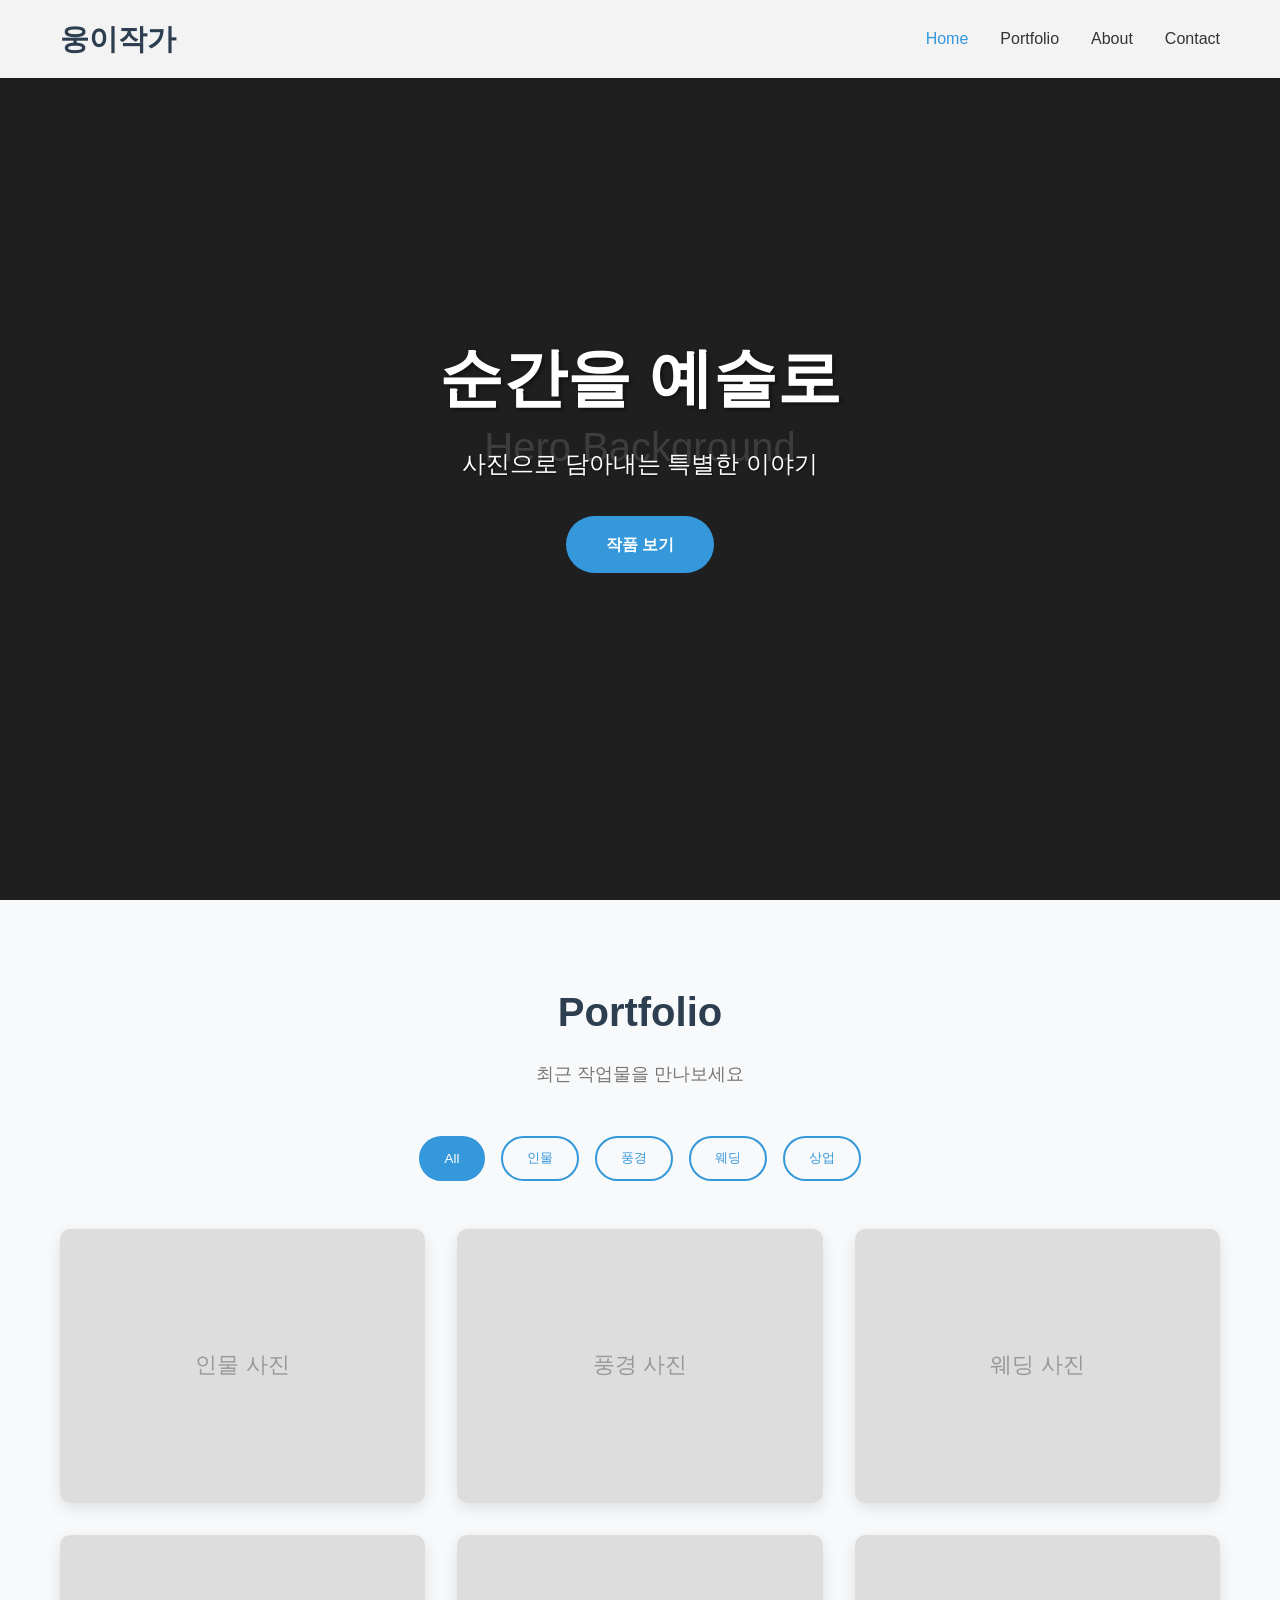
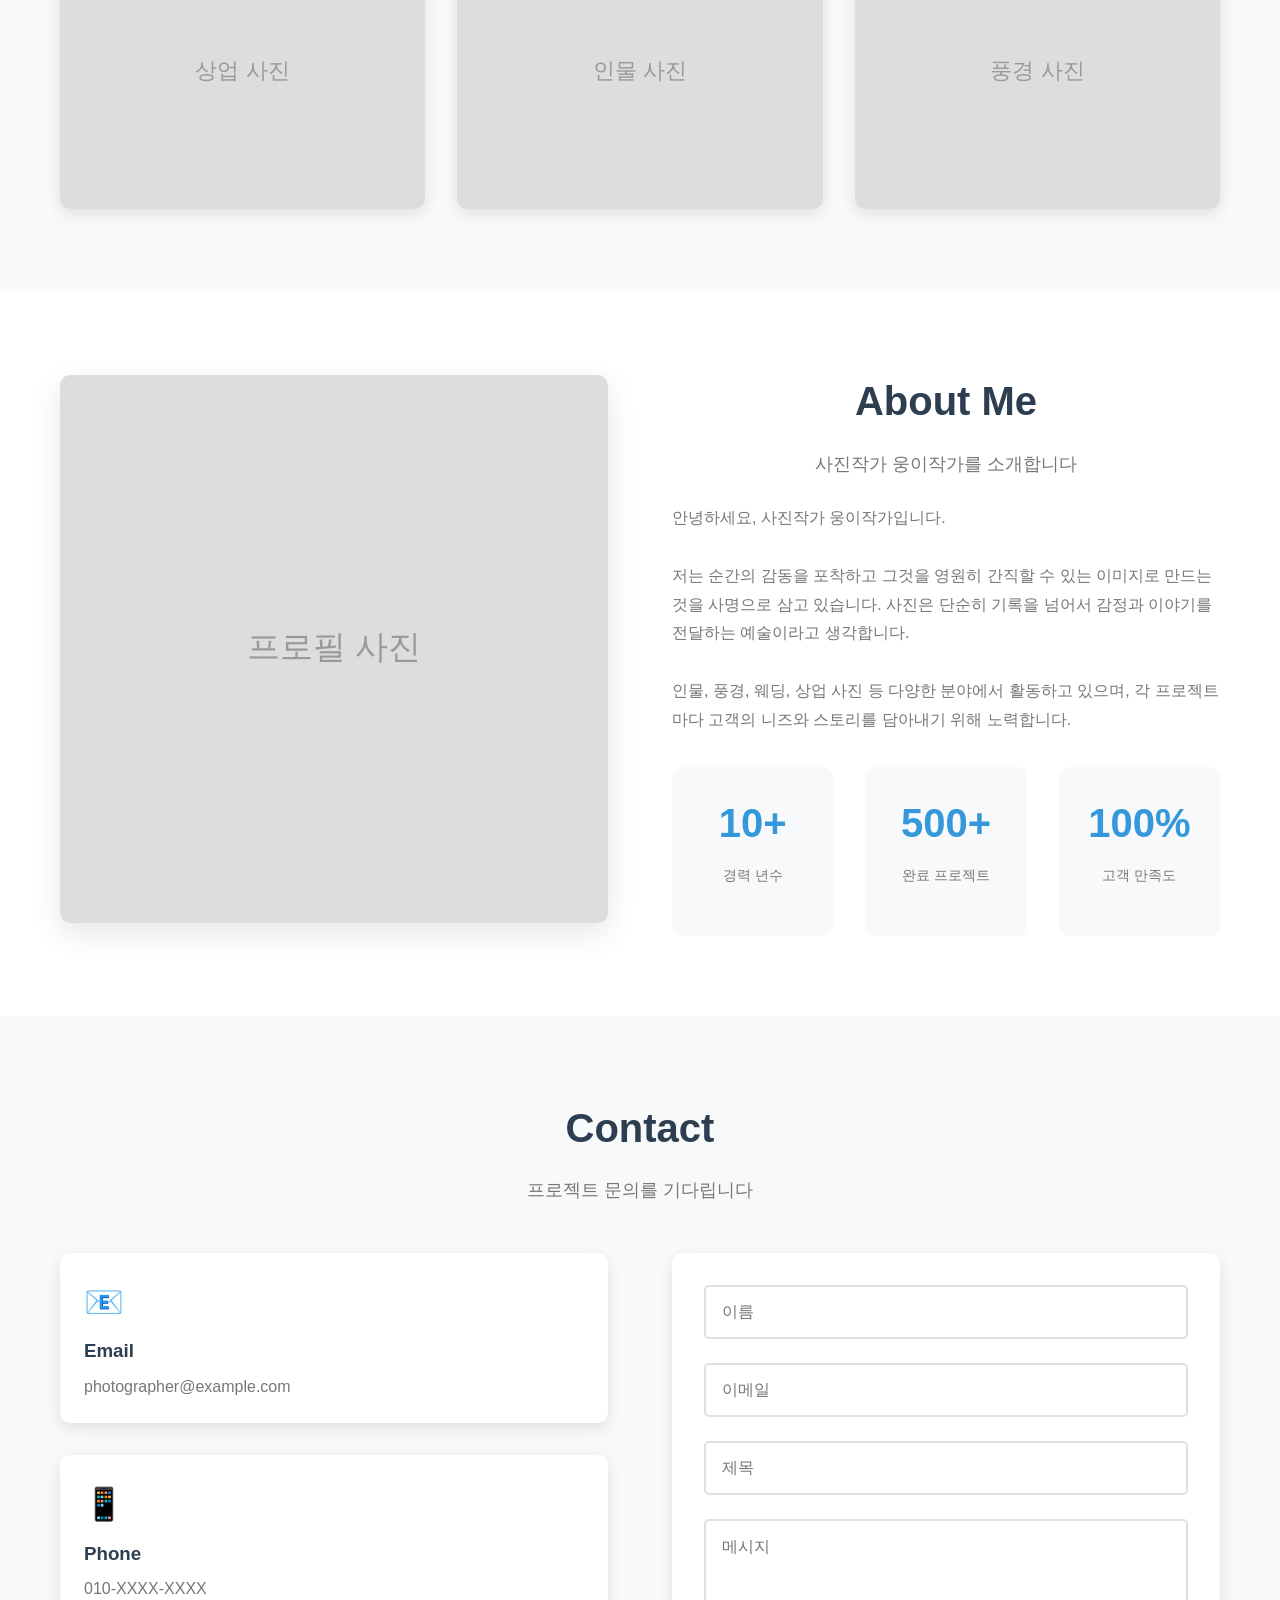
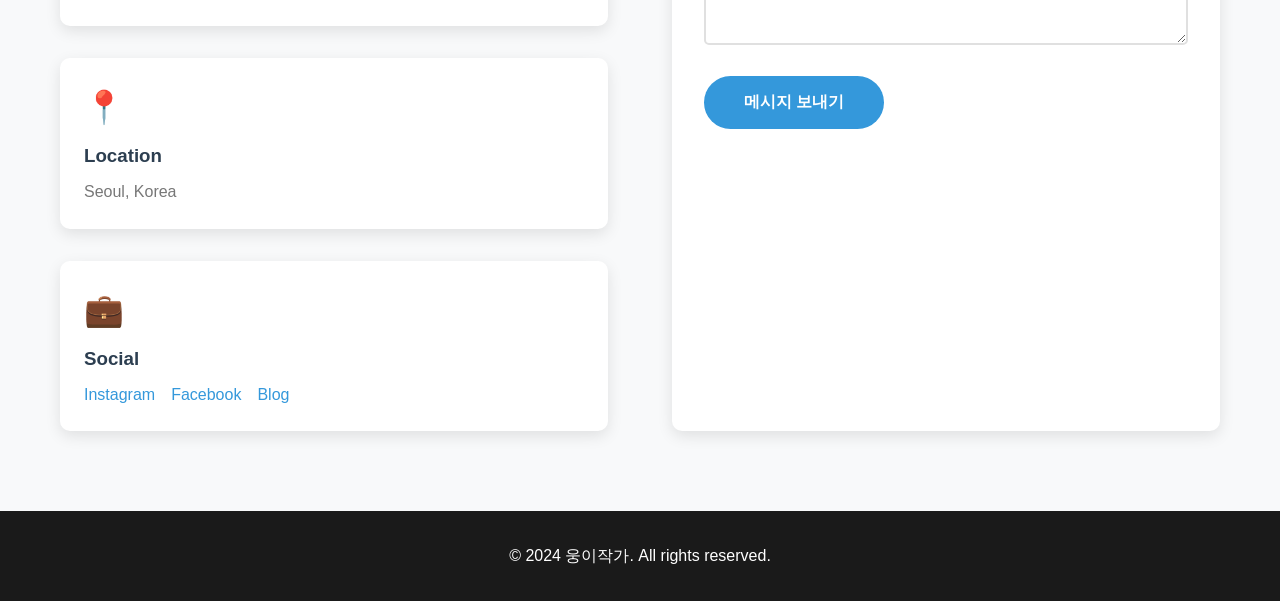
==== index.html @ 7f2d5598 "웅이작가 사진작가 홈페이지 기본틀 구축 - 반응형 HTML 구조 생성 (index.html) - 모던한 CSS 스타일링 적용 (css/style.css) - 인터랙티브 JavaSc" ====
<!DOCTYPE html>
<html lang="ko">
<head>
    <meta charset="UTF-8">
    <meta name="viewport" content="width=device-width, initial-scale=1.0">
    <meta name="description" content="웅이작가 - 전문 사진작가 포트폴리오">
    <title>웅이작가 | 사진작가 포트폴리오</title>
    <link rel="stylesheet" href="css/style.css">
</head>
<body>
    <!-- 헤더 & 네비게이션 -->
    <header class="header">
        <nav class="navbar">
            <div class="container">
                <div class="logo">
                    <h1>웅이작가</h1>
                </div>
                <ul class="nav-menu">
                    <li><a href="#home" class="nav-link">Home</a></li>
                    <li><a href="#portfolio" class="nav-link">Portfolio</a></li>
                    <li><a href="#about" class="nav-link">About</a></li>
                    <li><a href="#contact" class="nav-link">Contact</a></li>
                </ul>
                <div class="hamburger">
                    <span></span>
                    <span></span>
                    <span></span>
                </div>
            </div>
        </nav>
    </header>

    <!-- 히어로 섹션 -->
    <section id="home" class="hero">
        <div class="hero-content">
            <h2 class="hero-title">순간을 예술로</h2>
            <p class="hero-subtitle">사진으로 담아내는 특별한 이야기</p>
            <a href="#portfolio" class="btn btn-primary">작품 보기</a>
        </div>
    </section>

    <!-- 포트폴리오 섹션 -->
    <section id="portfolio" class="portfolio">
        <div class="container">
            <h2 class="section-title">Portfolio</h2>
            <p class="section-subtitle">최근 작업물을 만나보세요</p>

            <div class="portfolio-filters">
                <button class="filter-btn active" data-filter="all">All</button>
                <button class="filter-btn" data-filter="portrait">인물</button>
                <button class="filter-btn" data-filter="landscape">풍경</button>
                <button class="filter-btn" data-filter="wedding">웨딩</button>
                <button class="filter-btn" data-filter="commercial">상업</button>
            </div>

            <div class="portfolio-grid">
                <!-- 포트폴리오 아이템들 (예시) -->
                <div class="portfolio-item" data-category="portrait">
                    <div class="portfolio-image">
                        <img src="images/placeholder.jpg" alt="포트폴리오 1" onerror="this.src='data:image/svg+xml,%3Csvg xmlns=%22http://www.w3.org/2000/svg%22 width=%22400%22 height=%22300%22%3E%3Crect width=%22400%22 height=%22300%22 fill=%22%23ddd%22/%3E%3Ctext x=%2250%25%22 y=%2250%25%22 dominant-baseline=%22middle%22 text-anchor=%22middle%22 font-family=%22sans-serif%22 font-size=%2224%22 fill=%22%23999%22%3E인물 사진%3C/text%3E%3C/svg%3E'">
                        <div class="portfolio-overlay">
                            <h3>인물 사진</h3>
                            <p>Portrait Photography</p>
                        </div>
                    </div>
                </div>

                <div class="portfolio-item" data-category="landscape">
                    <div class="portfolio-image">
                        <img src="images/placeholder.jpg" alt="포트폴리오 2" onerror="this.src='data:image/svg+xml,%3Csvg xmlns=%22http://www.w3.org/2000/svg%22 width=%22400%22 height=%22300%22%3E%3Crect width=%22400%22 height=%22300%22 fill=%22%23ddd%22/%3E%3Ctext x=%2250%25%22 y=%2250%25%22 dominant-baseline=%22middle%22 text-anchor=%22middle%22 font-family=%22sans-serif%22 font-size=%2224%22 fill=%22%23999%22%3E풍경 사진%3C/text%3E%3C/svg%3E'">
                        <div class="portfolio-overlay">
                            <h3>풍경 사진</h3>
                            <p>Landscape Photography</p>
                        </div>
                    </div>
                </div>

                <div class="portfolio-item" data-category="wedding">
                    <div class="portfolio-image">
                        <img src="images/placeholder.jpg" alt="포트폴리오 3" onerror="this.src='data:image/svg+xml,%3Csvg xmlns=%22http://www.w3.org/2000/svg%22 width=%22400%22 height=%22300%22%3E%3Crect width=%22400%22 height=%22300%22 fill=%22%23ddd%22/%3E%3Ctext x=%2250%25%22 y=%2250%25%22 dominant-baseline=%22middle%22 text-anchor=%22middle%22 font-family=%22sans-serif%22 font-size=%2224%22 fill=%22%23999%22%3E웨딩 사진%3C/text%3E%3C/svg%3E'">
                        <div class="portfolio-overlay">
                            <h3>웨딩 사진</h3>
                            <p>Wedding Photography</p>
                        </div>
                    </div>
                </div>

                <div class="portfolio-item" data-category="commercial">
                    <div class="portfolio-image">
                        <img src="images/placeholder.jpg" alt="포트폴리오 4" onerror="this.src='data:image/svg+xml,%3Csvg xmlns=%22http://www.w3.org/2000/svg%22 width=%22400%22 height=%22300%22%3E%3Crect width=%22400%22 height=%22300%22 fill=%22%23ddd%22/%3E%3Ctext x=%2250%25%22 y=%2250%25%22 dominant-baseline=%22middle%22 text-anchor=%22middle%22 font-family=%22sans-serif%22 font-size=%2224%22 fill=%22%23999%22%3E상업 사진%3C/text%3E%3C/svg%3E'">
                        <div class="portfolio-overlay">
                            <h3>상업 사진</h3>
                            <p>Commercial Photography</p>
                        </div>
                    </div>
                </div>

                <div class="portfolio-item" data-category="portrait">
                    <div class="portfolio-image">
                        <img src="images/placeholder.jpg" alt="포트폴리오 5" onerror="this.src='data:image/svg+xml,%3Csvg xmlns=%22http://www.w3.org/2000/svg%22 width=%22400%22 height=%22300%22%3E%3Crect width=%22400%22 height=%22300%22 fill=%22%23ddd%22/%3E%3Ctext x=%2250%25%22 y=%2250%25%22 dominant-baseline=%22middle%22 text-anchor=%22middle%22 font-family=%22sans-serif%22 font-size=%2224%22 fill=%22%23999%22%3E인물 사진%3C/text%3E%3C/svg%3E'">
                        <div class="portfolio-overlay">
                            <h3>인물 사진</h3>
                            <p>Portrait Photography</p>
                        </div>
                    </div>
                </div>

                <div class="portfolio-item" data-category="landscape">
                    <div class="portfolio-image">
                        <img src="images/placeholder.jpg" alt="포트폴리오 6" onerror="this.src='data:image/svg+xml,%3Csvg xmlns=%22http://www.w3.org/2000/svg%22 width=%22400%22 height=%22300%22%3E%3Crect width=%22400%22 height=%22300%22 fill=%22%23ddd%22/%3E%3Ctext x=%2250%25%22 y=%2250%25%22 dominant-baseline=%22middle%22 text-anchor=%22middle%22 font-family=%22sans-serif%22 font-size=%2224%22 fill=%22%23999%22%3E풍경 사진%3C/text%3E%3C/svg%3E'">
                        <div class="portfolio-overlay">
                            <h3>풍경 사진</h3>
                            <p>Landscape Photography</p>
                        </div>
                    </div>
                </div>
            </div>
        </div>
    </section>

    <!-- 소개 섹션 -->
    <section id="about" class="about">
        <div class="container">
            <div class="about-content">
                <div class="about-image">
                    <img src="images/profile.jpg" alt="웅이작가" onerror="this.src='data:image/svg+xml,%3Csvg xmlns=%22http://www.w3.org/2000/svg%22 width=%22400%22 height=%22400%22%3E%3Crect width=%22400%22 height=%22400%22 fill=%22%23ddd%22/%3E%3Ctext x=%2250%25%22 y=%2250%25%22 dominant-baseline=%22middle%22 text-anchor=%22middle%22 font-family=%22sans-serif%22 font-size=%2224%22 fill=%22%23999%22%3E프로필 사진%3C/text%3E%3C/svg%3E'">
                </div>
                <div class="about-text">
                    <h2 class="section-title">About Me</h2>
                    <p class="section-subtitle">사진작가 웅이작가를 소개합니다</p>
                    <p>
                        안녕하세요, 사진작가 웅이작가입니다.<br><br>

                        저는 순간의 감동을 포착하고 그것을 영원히 간직할 수 있는 이미지로 만드는 것을 사명으로 삼고 있습니다.
                        사진은 단순히 기록을 넘어서 감정과 이야기를 전달하는 예술이라고 생각합니다.<br><br>

                        인물, 풍경, 웨딩, 상업 사진 등 다양한 분야에서 활동하고 있으며,
                        각 프로젝트마다 고객의 니즈와 스토리를 담아내기 위해 노력합니다.
                    </p>
                    <div class="about-stats">
                        <div class="stat-item">
                            <h3>10+</h3>
                            <p>경력 년수</p>
                        </div>
                        <div class="stat-item">
                            <h3>500+</h3>
                            <p>완료 프로젝트</p>
                        </div>
                        <div class="stat-item">
                            <h3>100%</h3>
                            <p>고객 만족도</p>
                        </div>
                    </div>
                </div>
            </div>
        </div>
    </section>

    <!-- 연락처 섹션 -->
    <section id="contact" class="contact">
        <div class="container">
            <h2 class="section-title">Contact</h2>
            <p class="section-subtitle">프로젝트 문의를 기다립니다</p>

            <div class="contact-content">
                <div class="contact-info">
                    <div class="info-item">
                        <div class="icon">📧</div>
                        <h3>Email</h3>
                        <p>photographer@example.com</p>
                    </div>
                    <div class="info-item">
                        <div class="icon">📱</div>
                        <h3>Phone</h3>
                        <p>010-XXXX-XXXX</p>
                    </div>
                    <div class="info-item">
                        <div class="icon">📍</div>
                        <h3>Location</h3>
                        <p>Seoul, Korea</p>
                    </div>
                    <div class="info-item">
                        <div class="icon">💼</div>
                        <h3>Social</h3>
                        <div class="social-links">
                            <a href="#" class="social-link">Instagram</a>
                            <a href="#" class="social-link">Facebook</a>
                            <a href="#" class="social-link">Blog</a>
                        </div>
                    </div>
                </div>

                <form class="contact-form">
                    <div class="form-group">
                        <input type="text" name="name" placeholder="이름" required>
                    </div>
                    <div class="form-group">
                        <input type="email" name="email" placeholder="이메일" required>
                    </div>
                    <div class="form-group">
                        <input type="text" name="subject" placeholder="제목" required>
                    </div>
                    <div class="form-group">
                        <textarea name="message" rows="5" placeholder="메시지" required></textarea>
                    </div>
                    <button type="submit" class="btn btn-primary">메시지 보내기</button>
                </form>
            </div>
        </div>
    </section>

    <!-- 푸터 -->
    <footer class="footer">
        <div class="container">
            <p>&copy; 2024 웅이작가. All rights reserved.</p>
        </div>
    </footer>

    <script src="js/script.js"></script>
</body>
</html>
---- css/style.css ----
/* 기본 리셋 및 변수 */
* {
    margin: 0;
    padding: 0;
    box-sizing: border-box;
}

:root {
    --primary-color: #2c3e50;
    --secondary-color: #3498db;
    --accent-color: #e74c3c;
    --text-color: #333;
    --light-text: #777;
    --bg-color: #fff;
    --light-bg: #f8f9fa;
    --dark-bg: #1a1a1a;
    --transition: all 0.3s ease;
}

html {
    scroll-behavior: smooth;
}

body {
    font-family: 'Segoe UI', Tahoma, Geneva, Verdana, sans-serif;
    line-height: 1.6;
    color: var(--text-color);
    background-color: var(--bg-color);
}

.container {
    max-width: 1200px;
    margin: 0 auto;
    padding: 0 20px;
}

/* 헤더 & 네비게이션 */
.header {
    position: fixed;
    top: 0;
    left: 0;
    width: 100%;
    background: rgba(255, 255, 255, 0.95);
    box-shadow: 0 2px 10px rgba(0, 0, 0, 0.1);
    z-index: 1000;
    transition: var(--transition);
}

.navbar {
    padding: 1rem 0;
}

.navbar .container {
    display: flex;
    justify-content: space-between;
    align-items: center;
}

.logo h1 {
    font-size: 1.8rem;
    color: var(--primary-color);
    font-weight: 700;
}

.nav-menu {
    display: flex;
    list-style: none;
    gap: 2rem;
}

.nav-link {
    text-decoration: none;
    color: var(--text-color);
    font-weight: 500;
    transition: var(--transition);
    position: relative;
}

.nav-link::after {
    content: '';
    position: absolute;
    bottom: -5px;
    left: 0;
    width: 0;
    height: 2px;
    background-color: var(--secondary-color);
    transition: var(--transition);
}

.nav-link:hover::after {
    width: 100%;
}

.nav-link:hover {
    color: var(--secondary-color);
}

.hamburger {
    display: none;
    flex-direction: column;
    cursor: pointer;
    gap: 5px;
}

.hamburger span {
    width: 25px;
    height: 3px;
    background-color: var(--primary-color);
    transition: var(--transition);
}

/* 히어로 섹션 */
.hero {
    height: 100vh;
    background: linear-gradient(rgba(0, 0, 0, 0.4), rgba(0, 0, 0, 0.4)),
                url('data:image/svg+xml,%3Csvg xmlns="http://www.w3.org/2000/svg" width="1920" height="1080"%3E%3Crect width="1920" height="1080" fill="%23333"/%3E%3Ctext x="50%25" y="50%25" dominant-baseline="middle" text-anchor="middle" font-family="sans-serif" font-size="48" fill="%23666"%3EHero Background%3C/text%3E%3C/svg%3E');
    background-size: cover;
    background-position: center;
    background-attachment: fixed;
    display: flex;
    align-items: center;
    justify-content: center;
    text-align: center;
    color: white;
}

.hero-content {
    animation: fadeInUp 1s ease;
}

.hero-title {
    font-size: 4rem;
    margin-bottom: 1rem;
    font-weight: 700;
    text-shadow: 2px 2px 4px rgba(0, 0, 0, 0.5);
}

.hero-subtitle {
    font-size: 1.5rem;
    margin-bottom: 2rem;
    font-weight: 300;
    text-shadow: 1px 1px 2px rgba(0, 0, 0, 0.5);
}

/* 버튼 */
.btn {
    display: inline-block;
    padding: 1rem 2.5rem;
    text-decoration: none;
    border-radius: 50px;
    transition: var(--transition);
    font-weight: 600;
    border: none;
    cursor: pointer;
    font-size: 1rem;
}

.btn-primary {
    background-color: var(--secondary-color);
    color: white;
}

.btn-primary:hover {
    background-color: #2980b9;
    transform: translateY(-3px);
    box-shadow: 0 10px 20px rgba(0, 0, 0, 0.2);
}

/* 섹션 공통 스타일 */
section {
    padding: 5rem 0;
}

.section-title {
    font-size: 2.5rem;
    text-align: center;
    margin-bottom: 1rem;
    color: var(--primary-color);
}

.section-subtitle {
    text-align: center;
    color: var(--light-text);
    margin-bottom: 3rem;
    font-size: 1.1rem;
}

/* 포트폴리오 섹션 */
.portfolio {
    background-color: var(--light-bg);
}

.portfolio-filters {
    display: flex;
    justify-content: center;
    gap: 1rem;
    margin-bottom: 3rem;
    flex-wrap: wrap;
}

.filter-btn {
    padding: 0.7rem 1.5rem;
    border: 2px solid var(--secondary-color);
    background-color: transparent;
    color: var(--secondary-color);
    border-radius: 25px;
    cursor: pointer;
    transition: var(--transition);
    font-weight: 500;
}

.filter-btn:hover,
.filter-btn.active {
    background-color: var(--secondary-color);
    color: white;
}

.portfolio-grid {
    display: grid;
    grid-template-columns: repeat(auto-fit, minmax(300px, 1fr));
    gap: 2rem;
}

.portfolio-item {
    position: relative;
    overflow: hidden;
    border-radius: 10px;
    box-shadow: 0 5px 15px rgba(0, 0, 0, 0.1);
    transition: var(--transition);
}

.portfolio-item.hide {
    display: none;
}

.portfolio-item:hover {
    transform: translateY(-10px);
    box-shadow: 0 15px 30px rgba(0, 0, 0, 0.2);
}

.portfolio-image {
    position: relative;
    overflow: hidden;
    aspect-ratio: 4/3;
}

.portfolio-image img {
    width: 100%;
    height: 100%;
    object-fit: cover;
    transition: var(--transition);
}

.portfolio-item:hover .portfolio-image img {
    transform: scale(1.1);
}

.portfolio-overlay {
    position: absolute;
    top: 0;
    left: 0;
    width: 100%;
    height: 100%;
    background: rgba(0, 0, 0, 0.8);
    display: flex;
    flex-direction: column;
    align-items: center;
    justify-content: center;
    opacity: 0;
    transition: var(--transition);
    color: white;
}

.portfolio-item:hover .portfolio-overlay {
    opacity: 1;
}

.portfolio-overlay h3 {
    font-size: 1.5rem;
    margin-bottom: 0.5rem;
}

.portfolio-overlay p {
    font-size: 0.9rem;
    color: rgba(255, 255, 255, 0.8);
}

/* 소개 섹션 */
.about-content {
    display: grid;
    grid-template-columns: 1fr 1fr;
    gap: 4rem;
    align-items: center;
}

.about-image img {
    width: 100%;
    border-radius: 10px;
    box-shadow: 0 10px 30px rgba(0, 0, 0, 0.1);
}

.about-text p {
    margin-bottom: 1.5rem;
    line-height: 1.8;
    color: var(--light-text);
}

.about-stats {
    display: grid;
    grid-template-columns: repeat(3, 1fr);
    gap: 2rem;
    margin-top: 2rem;
}

.stat-item {
    text-align: center;
    padding: 1.5rem;
    background-color: var(--light-bg);
    border-radius: 10px;
}

.stat-item h3 {
    font-size: 2.5rem;
    color: var(--secondary-color);
    margin-bottom: 0.5rem;
}

.stat-item p {
    color: var(--light-text);
    font-size: 0.9rem;
}

/* 연락처 섹션 */
.contact {
    background-color: var(--light-bg);
}

.contact-content {
    display: grid;
    grid-template-columns: 1fr 1fr;
    gap: 4rem;
}

.contact-info {
    display: flex;
    flex-direction: column;
    gap: 2rem;
}

.info-item {
    background-color: white;
    padding: 1.5rem;
    border-radius: 10px;
    box-shadow: 0 5px 15px rgba(0, 0, 0, 0.1);
}

.info-item .icon {
    font-size: 2rem;
    margin-bottom: 0.5rem;
}

.info-item h3 {
    color: var(--primary-color);
    margin-bottom: 0.5rem;
}

.info-item p {
    color: var(--light-text);
}

.social-links {
    display: flex;
    gap: 1rem;
}

.social-link {
    text-decoration: none;
    color: var(--secondary-color);
    transition: var(--transition);
}

.social-link:hover {
    color: var(--primary-color);
}

.contact-form {
    background-color: white;
    padding: 2rem;
    border-radius: 10px;
    box-shadow: 0 5px 15px rgba(0, 0, 0, 0.1);
}

.form-group {
    margin-bottom: 1.5rem;
}

.form-group input,
.form-group textarea {
    width: 100%;
    padding: 1rem;
    border: 2px solid #e0e0e0;
    border-radius: 5px;
    font-family: inherit;
    transition: var(--transition);
    font-size: 1rem;
}

.form-group input:focus,
.form-group textarea:focus {
    outline: none;
    border-color: var(--secondary-color);
}

.form-group textarea {
    resize: vertical;
}

/* 푸터 */
.footer {
    background-color: var(--dark-bg);
    color: white;
    text-align: center;
    padding: 2rem 0;
}

/* 애니메이션 */
@keyframes fadeInUp {
    from {
        opacity: 0;
        transform: translateY(30px);
    }
    to {
        opacity: 1;
        transform: translateY(0);
    }
}

/* 반응형 디자인 */
@media (max-width: 768px) {
    .nav-menu {
        position: fixed;
        left: -100%;
        top: 70px;
        flex-direction: column;
        background-color: white;
        width: 100%;
        text-align: center;
        transition: var(--transition);
        box-shadow: 0 10px 27px rgba(0, 0, 0, 0.05);
        padding: 2rem 0;
    }

    .nav-menu.active {
        left: 0;
    }

    .hamburger {
        display: flex;
    }

    .hamburger.active span:nth-child(1) {
        transform: rotate(45deg) translate(8px, 8px);
    }

    .hamburger.active span:nth-child(2) {
        opacity: 0;
    }

    .hamburger.active span:nth-child(3) {
        transform: rotate(-45deg) translate(8px, -8px);
    }

    .hero-title {
        font-size: 2.5rem;
    }

    .hero-subtitle {
        font-size: 1.2rem;
    }

    .section-title {
        font-size: 2rem;
    }

    .portfolio-grid {
        grid-template-columns: 1fr;
    }

    .about-content {
        grid-template-columns: 1fr;
        gap: 2rem;
    }

    .about-stats {
        grid-template-columns: 1fr;
    }

    .contact-content {
        grid-template-columns: 1fr;
        gap: 2rem;
    }
}

@media (max-width: 480px) {
    .hero-title {
        font-size: 2rem;
    }

    .hero-subtitle {
        font-size: 1rem;
    }

    .btn {
        padding: 0.8rem 2rem;
        font-size: 0.9rem;
    }

    .section-title {
        font-size: 1.8rem;
    }
}
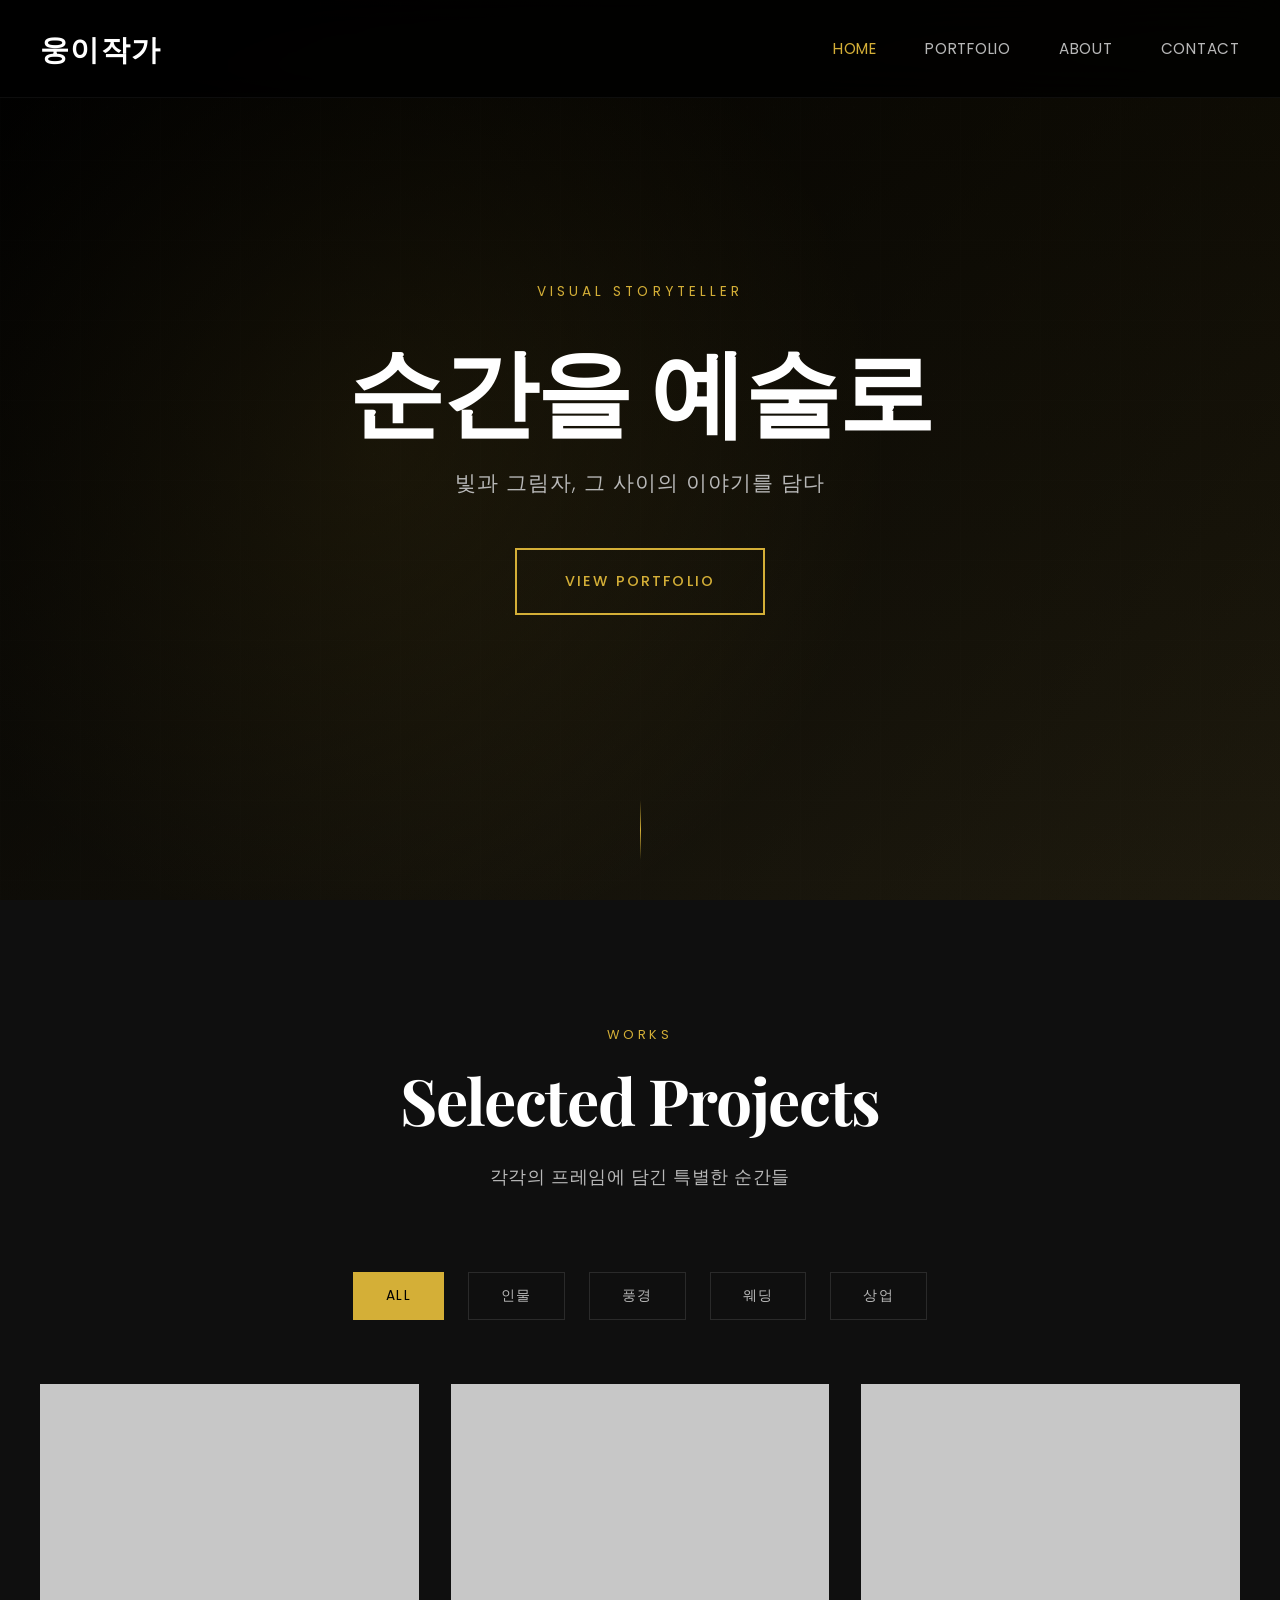
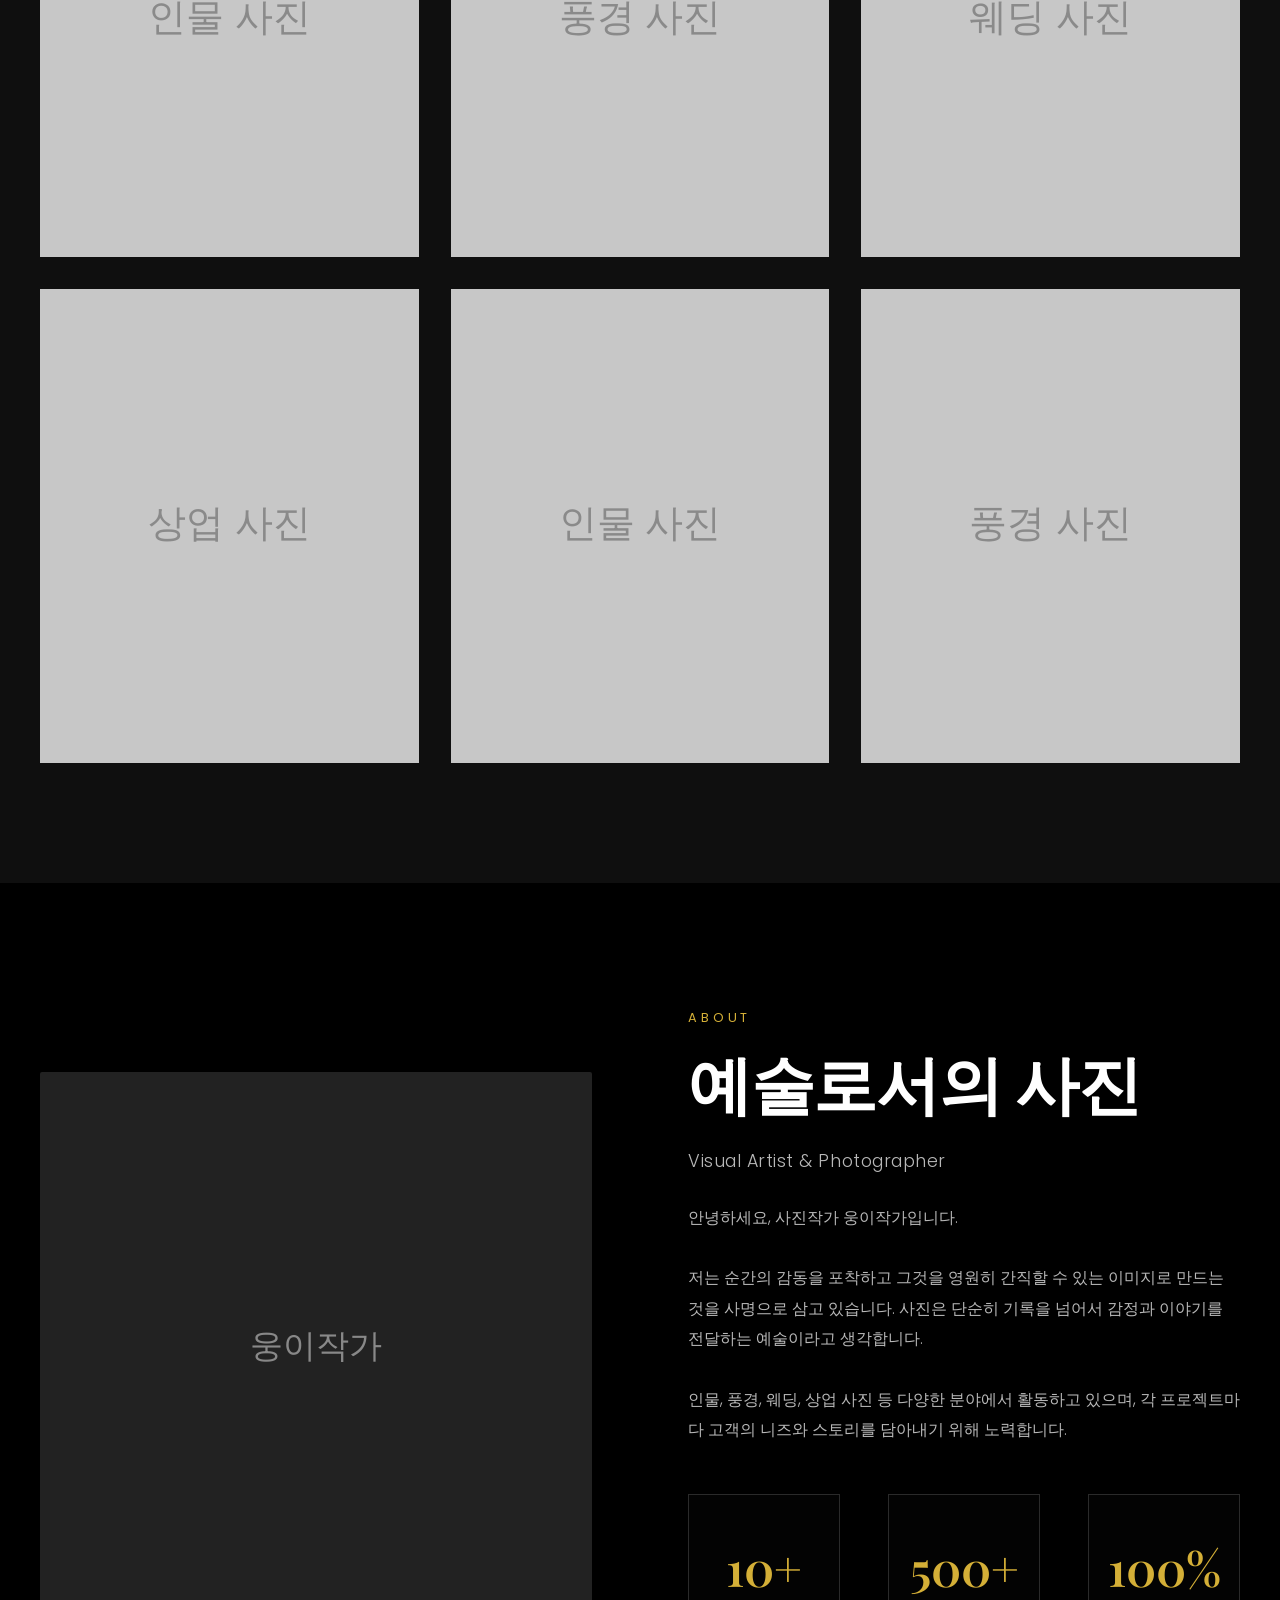
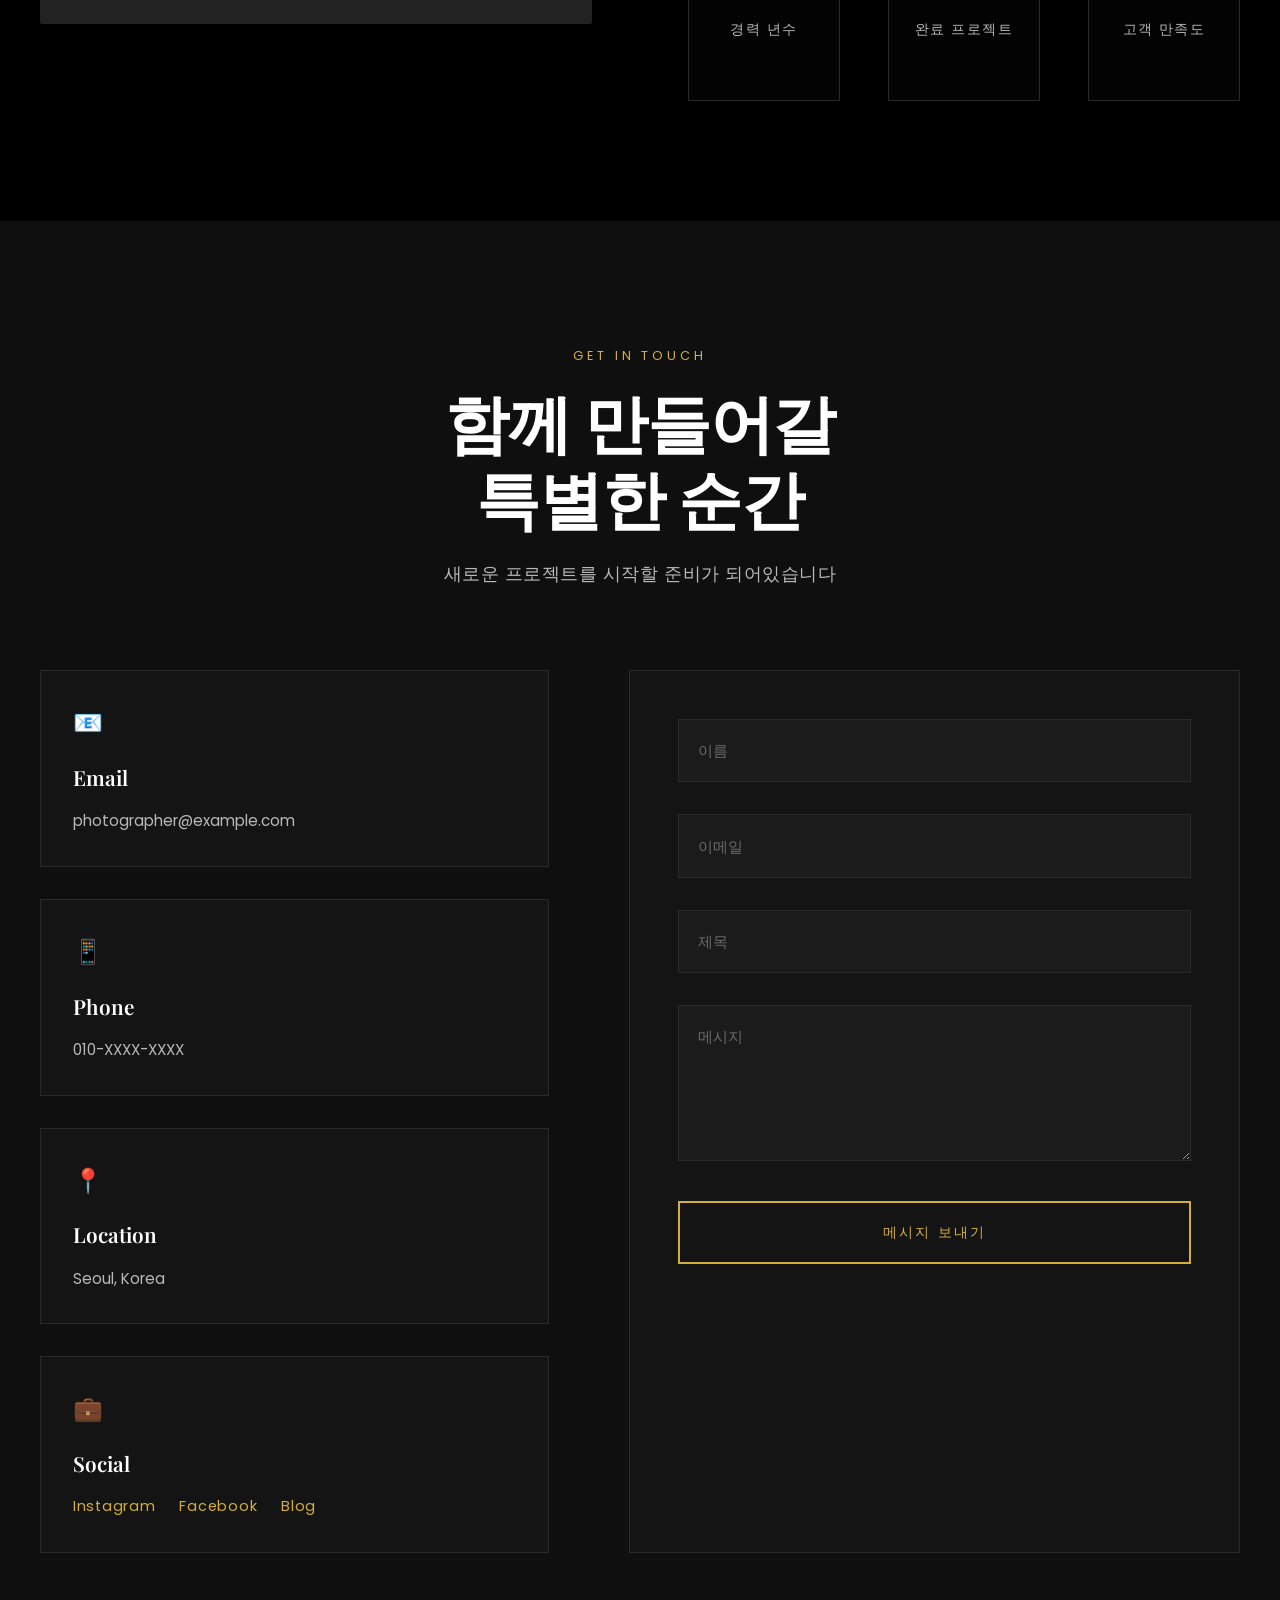
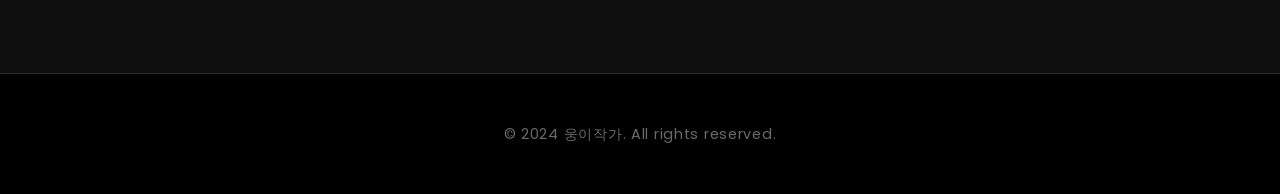
==== commit 9c0e5347: "프리미엄 디자인으로 전면 업그레이드 ✨ 주요 개선사항: - 고급스러운 다크 테마로 전환 (블랙 & 골드) - Google Fonts (Playfair Display + Poppin" ====
--- a/index.html
+++ b/index.html
@@ -5,6 +5,12 @@
     <meta name="viewport" content="width=device-width, initial-scale=1.0">
     <meta name="description" content="웅이작가 - 전문 사진작가 포트폴리오">
     <title>웅이작가 | 사진작가 포트폴리오</title>
+
+    <!-- Google Fonts -->
+    <link rel="preconnect" href="https://fonts.googleapis.com">
+    <link rel="preconnect" href="https://fonts.gstatic.com" crossorigin>
+    <link href="https://fonts.googleapis.com/css2?family=Playfair+Display:wght@400;500;600;700;800&family=Poppins:wght@300;400;500;600;700&display=swap" rel="stylesheet">
+
     <link rel="stylesheet" href="css/style.css">
 </head>
 <body>
@@ -32,18 +38,26 @@
 
     <!-- 히어로 섹션 -->
     <section id="home" class="hero">
+        <div class="hero-overlay"></div>
         <div class="hero-content">
+            <span class="hero-label">Visual Storyteller</span>
             <h2 class="hero-title">순간을 예술로</h2>
-            <p class="hero-subtitle">사진으로 담아내는 특별한 이야기</p>
-            <a href="#portfolio" class="btn btn-primary">작품 보기</a>
+            <p class="hero-subtitle">빛과 그림자, 그 사이의 이야기를 담다</p>
+            <a href="#portfolio" class="btn btn-primary">View Portfolio</a>
+        </div>
+        <div class="scroll-indicator">
+            <span></span>
         </div>
     </section>
 
     <!-- 포트폴리오 섹션 -->
     <section id="portfolio" class="portfolio">
         <div class="container">
-            <h2 class="section-title">Portfolio</h2>
-            <p class="section-subtitle">최근 작업물을 만나보세요</p>
+            <div class="section-header">
+                <span class="section-label">Works</span>
+                <h2 class="section-title">Selected Projects</h2>
+                <p class="section-subtitle">각각의 프레임에 담긴 특별한 순간들</p>
+            </div>
 
             <div class="portfolio-filters">
                 <button class="filter-btn active" data-filter="all">All</button>
@@ -123,11 +137,15 @@
         <div class="container">
             <div class="about-content">
                 <div class="about-image">
-                    <img src="images/profile.jpg" alt="웅이작가" onerror="this.src='data:image/svg+xml,%3Csvg xmlns=%22http://www.w3.org/2000/svg%22 width=%22400%22 height=%22400%22%3E%3Crect width=%22400%22 height=%22400%22 fill=%22%23ddd%22/%3E%3Ctext x=%2250%25%22 y=%2250%25%22 dominant-baseline=%22middle%22 text-anchor=%22middle%22 font-family=%22sans-serif%22 font-size=%2224%22 fill=%22%23999%22%3E프로필 사진%3C/text%3E%3C/svg%3E'">
+                    <div class="image-wrapper">
+                        <img src="images/profile.jpg" alt="웅이작가" onerror="this.src='data:image/svg+xml,%3Csvg xmlns=%22http://www.w3.org/2000/svg%22 width=%22400%22 height=%22400%22%3E%3Crect width=%22400%22 height=%22400%22 fill=%22%23222%22/%3E%3Ctext x=%2250%25%22 y=%2250%25%22 dominant-baseline=%22middle%22 text-anchor=%22middle%22 font-family=%22sans-serif%22 font-size=%2224%22 fill=%22%23888%22%3E웅이작가%3C/text%3E%3C/svg%3E'">
+                        <div class="image-border"></div>
+                    </div>
                 </div>
                 <div class="about-text">
-                    <h2 class="section-title">About Me</h2>
-                    <p class="section-subtitle">사진작가 웅이작가를 소개합니다</p>
+                    <span class="section-label">About</span>
+                    <h2 class="section-title">예술로서의 사진</h2>
+                    <p class="section-subtitle">Visual Artist & Photographer</p>
                     <p>
                         안녕하세요, 사진작가 웅이작가입니다.<br><br>
 
@@ -159,8 +177,11 @@
     <!-- 연락처 섹션 -->
     <section id="contact" class="contact">
         <div class="container">
-            <h2 class="section-title">Contact</h2>
-            <p class="section-subtitle">프로젝트 문의를 기다립니다</p>
+            <div class="section-header">
+                <span class="section-label">Get In Touch</span>
+                <h2 class="section-title">함께 만들어갈<br>특별한 순간</h2>
+                <p class="section-subtitle">새로운 프로젝트를 시작할 준비가 되어있습니다</p>
+            </div>
 
             <div class="contact-content">
                 <div class="contact-info">
--- a/css/style.css
+++ b/css/style.css
@@ -1,53 +1,84 @@
-/* 기본 리셋 및 변수 */
+/* ===================================
+   프리미엄 사진작가 포트폴리오 스타일
+   =================================== */
+
+/* 기본 리셋 */
 * {
     margin: 0;
     padding: 0;
     box-sizing: border-box;
 }
 
+/* CSS 변수 - 프리미엄 색상 팔레트 */
 :root {
-    --primary-color: #2c3e50;
-    --secondary-color: #3498db;
-    --accent-color: #e74c3c;
-    --text-color: #333;
-    --light-text: #777;
-    --bg-color: #fff;
-    --light-bg: #f8f9fa;
-    --dark-bg: #1a1a1a;
-    --transition: all 0.3s ease;
+    /* 색상 */
+    --primary-dark: #0a0a0a;
+    --secondary-dark: #1a1a1a;
+    --accent-gold: #d4af37;
+    --accent-rose: #c9a578;
+    --text-primary: #ffffff;
+    --text-secondary: #b8b8b8;
+    --text-muted: #6a6a6a;
+    --bg-dark: #000000;
+    --bg-section: #0f0f0f;
+    --border-color: #2a2a2a;
+
+    /* 타이포그래피 */
+    --font-display: 'Playfair Display', serif;
+    --font-body: 'Poppins', sans-serif;
+
+    /* 간격 */
+    --section-padding: 120px;
+    --container-padding: 40px;
+
+    /* 애니메이션 */
+    --transition-smooth: all 0.6s cubic-bezier(0.4, 0, 0.2, 1);
+    --transition-fast: all 0.3s ease;
 }
 
 html {
     scroll-behavior: smooth;
+    overflow-x: hidden;
 }
 
 body {
-    font-family: 'Segoe UI', Tahoma, Geneva, Verdana, sans-serif;
-    line-height: 1.6;
-    color: var(--text-color);
-    background-color: var(--bg-color);
+    font-family: var(--font-body);
+    line-height: 1.7;
+    color: var(--text-secondary);
+    background-color: var(--bg-dark);
+    overflow-x: hidden;
 }
 
 .container {
-    max-width: 1200px;
+    max-width: 1400px;
     margin: 0 auto;
-    padding: 0 20px;
-}
-
-/* 헤더 & 네비게이션 */
+    padding: 0 var(--container-padding);
+}
+
+/* ===================================
+   헤더 & 네비게이션
+   =================================== */
+
 .header {
     position: fixed;
     top: 0;
     left: 0;
     width: 100%;
-    background: rgba(255, 255, 255, 0.95);
-    box-shadow: 0 2px 10px rgba(0, 0, 0, 0.1);
+    background: rgba(0, 0, 0, 0.8);
+    backdrop-filter: blur(20px);
+    -webkit-backdrop-filter: blur(20px);
+    border-bottom: 1px solid rgba(255, 255, 255, 0.05);
     z-index: 1000;
-    transition: var(--transition);
+    transition: var(--transition-smooth);
+}
+
+.header.scrolled {
+    background: rgba(0, 0, 0, 0.95);
+    box-shadow: 0 10px 40px rgba(0, 0, 0, 0.3);
 }
 
 .navbar {
-    padding: 1rem 0;
+    padding: 1.5rem 0;
 }
 
 .navbar .container {
@@ -57,202 +88,316 @@
 }
 
 .logo h1 {
+    font-family: var(--font-display);
     font-size: 1.8rem;
-    color: var(--primary-color);
-    font-weight: 700;
+    font-weight: 600;
+    color: var(--text-primary);
+    letter-spacing: 0.05em;
 }
 
 .nav-menu {
     display: flex;
     list-style: none;
-    gap: 2rem;
+    gap: 3rem;
 }
 
 .nav-link {
     text-decoration: none;
-    color: var(--text-color);
-    font-weight: 500;
-    transition: var(--transition);
+    color: var(--text-secondary);
+    font-weight: 400;
+    font-size: 0.95rem;
+    letter-spacing: 0.05em;
+    transition: var(--transition-fast);
     position: relative;
-}
-
-.nav-link::after {
+    text-transform: uppercase;
+}
+
+.nav-link::before {
     content: '';
     position: absolute;
-    bottom: -5px;
-    left: 0;
+    bottom: -8px;
+    left: 50%;
+    transform: translateX(-50%);
     width: 0;
-    height: 2px;
-    background-color: var(--secondary-color);
-    transition: var(--transition);
-}
-
-.nav-link:hover::after {
-    width: 100%;
-}
-
-.nav-link:hover {
-    color: var(--secondary-color);
+    height: 1px;
+    background: linear-gradient(90deg, transparent, var(--accent-gold), transparent);
+    transition: var(--transition-fast);
+}
+
+.nav-link:hover,
+.nav-link.active {
+    color: var(--accent-gold);
+}
+
+.nav-link:hover::before {
+    width: 100%;
 }
 
 .hamburger {
     display: none;
     flex-direction: column;
     cursor: pointer;
-    gap: 5px;
+    gap: 6px;
 }
 
 .hamburger span {
-    width: 25px;
-    height: 3px;
-    background-color: var(--primary-color);
-    transition: var(--transition);
-}
-
-/* 히어로 섹션 */
+    width: 28px;
+    height: 2px;
+    background-color: var(--text-primary);
+    transition: var(--transition-fast);
+}
+
+/* ===================================
+   히어로 섹션
+   =================================== */
+
 .hero {
     height: 100vh;
-    background: linear-gradient(rgba(0, 0, 0, 0.4), rgba(0, 0, 0, 0.4)),
-                url('data:image/svg+xml,%3Csvg xmlns="http://www.w3.org/2000/svg" width="1920" height="1080"%3E%3Crect width="1920" height="1080" fill="%23333"/%3E%3Ctext x="50%25" y="50%25" dominant-baseline="middle" text-anchor="middle" font-family="sans-serif" font-size="48" fill="%23666"%3EHero Background%3C/text%3E%3C/svg%3E');
-    background-size: cover;
-    background-position: center;
-    background-attachment: fixed;
+    min-height: 700px;
+    position: relative;
     display: flex;
     align-items: center;
     justify-content: center;
     text-align: center;
-    color: white;
+    overflow: hidden;
+    background:
+        linear-gradient(135deg, rgba(0,0,0,0.8) 0%, rgba(212,175,55,0.1) 100%),
+        radial-gradient(circle at 30% 50%, rgba(212,175,55,0.15) 0%, transparent 50%),
+        linear-gradient(180deg, #000000 0%, #0a0a0a 100%);
+}
+
+.hero-overlay {
+    position: absolute;
+    top: 0;
+    left: 0;
+    width: 100%;
+    height: 100%;
+    background: url('data:image/svg+xml,<svg xmlns="http://www.w3.org/2000/svg" viewBox="0 0 1920 1080"><defs><pattern id="grid" width="40" height="40" patternUnits="userSpaceOnUse"><path d="M 40 0 L 0 0 0 40" fill="none" stroke="rgba(255,255,255,0.02)" stroke-width="1"/></pattern></defs><rect width="1920" height="1080" fill="url(%23grid)"/></svg>');
+    opacity: 0.3;
 }
 
 .hero-content {
-    animation: fadeInUp 1s ease;
+    position: relative;
+    z-index: 2;
+    max-width: 900px;
+    padding: 0 20px;
+    animation: fadeInUp 1.2s cubic-bezier(0.4, 0, 0.2, 1);
+}
+
+.hero-label {
+    display: inline-block;
+    font-size: 0.85rem;
+    letter-spacing: 0.3em;
+    text-transform: uppercase;
+    color: var(--accent-gold);
+    margin-bottom: 2rem;
+    font-weight: 400;
+    opacity: 0;
+    animation: fadeIn 0.8s ease 0.3s forwards;
 }
 
 .hero-title {
-    font-size: 4rem;
-    margin-bottom: 1rem;
+    font-family: var(--font-display);
+    font-size: clamp(3rem, 8vw, 6rem);
     font-weight: 700;
-    text-shadow: 2px 2px 4px rgba(0, 0, 0, 0.5);
+    color: var(--text-primary);
+    margin-bottom: 1.5rem;
+    line-height: 1.1;
+    letter-spacing: -0.02em;
+    opacity: 0;
+    animation: fadeInUp 0.8s ease 0.5s forwards;
 }
 
 .hero-subtitle {
-    font-size: 1.5rem;
-    margin-bottom: 2rem;
+    font-size: clamp(1rem, 2vw, 1.3rem);
     font-weight: 300;
-    text-shadow: 1px 1px 2px rgba(0, 0, 0, 0.5);
-}
-
-/* 버튼 */
+    color: var(--text-secondary);
+    margin-bottom: 3rem;
+    letter-spacing: 0.05em;
+    opacity: 0;
+    animation: fadeInUp 0.8s ease 0.7s forwards;
+}
+
+.scroll-indicator {
+    position: absolute;
+    bottom: 40px;
+    left: 50%;
+    transform: translateX(-50%);
+    opacity: 0;
+    animation: fadeIn 0.8s ease 1.5s forwards;
+}
+
+.scroll-indicator span {
+    display: block;
+    width: 1px;
+    height: 60px;
+    background: linear-gradient(180deg, transparent, var(--accent-gold), transparent);
+    animation: scrollAnimation 2s ease-in-out infinite;
+}
+
+/* ===================================
+   버튼 스타일
+   =================================== */
+
 .btn {
     display: inline-block;
-    padding: 1rem 2.5rem;
+    padding: 1.2rem 3rem;
     text-decoration: none;
-    border-radius: 50px;
-    transition: var(--transition);
-    font-weight: 600;
-    border: none;
+    border: 2px solid var(--accent-gold);
+    background: transparent;
+    color: var(--accent-gold);
+    font-family: var(--font-body);
+    font-weight: 500;
+    font-size: 0.9rem;
+    letter-spacing: 0.15em;
+    text-transform: uppercase;
+    transition: var(--transition-smooth);
+    position: relative;
+    overflow: hidden;
     cursor: pointer;
-    font-size: 1rem;
-}
-
-.btn-primary {
-    background-color: var(--secondary-color);
-    color: white;
-}
-
-.btn-primary:hover {
-    background-color: #2980b9;
+    opacity: 0;
+    animation: fadeInUp 0.8s ease 0.9s forwards;
+}
+
+.btn::before {
+    content: '';
+    position: absolute;
+    top: 0;
+    left: -100%;
+    width: 100%;
+    height: 100%;
+    background: var(--accent-gold);
+    transition: var(--transition-smooth);
+    z-index: -1;
+}
+
+.btn:hover {
+    color: var(--bg-dark);
+    border-color: var(--accent-gold);
     transform: translateY(-3px);
-    box-shadow: 0 10px 20px rgba(0, 0, 0, 0.2);
-}
-
-/* 섹션 공통 스타일 */
+    box-shadow: 0 20px 40px rgba(212, 175, 55, 0.3);
+}
+
+.btn:hover::before {
+    left: 0;
+}
+
+/* ===================================
+   섹션 공통 스타일
+   =================================== */
+
 section {
-    padding: 5rem 0;
+    padding: var(--section-padding) 0;
+    position: relative;
+}
+
+.section-header {
+    text-align: center;
+    max-width: 800px;
+    margin: 0 auto 5rem;
+}
+
+.section-label {
+    display: inline-block;
+    font-size: 0.8rem;
+    letter-spacing: 0.3em;
+    text-transform: uppercase;
+    color: var(--accent-gold);
+    margin-bottom: 1rem;
+    font-weight: 400;
 }
 
 .section-title {
-    font-size: 2.5rem;
-    text-align: center;
-    margin-bottom: 1rem;
-    color: var(--primary-color);
+    font-family: var(--font-display);
+    font-size: clamp(2.5rem, 5vw, 4rem);
+    font-weight: 700;
+    color: var(--text-primary);
+    margin-bottom: 1.5rem;
+    line-height: 1.2;
+    letter-spacing: -0.02em;
 }
 
 .section-subtitle {
-    text-align: center;
-    color: var(--light-text);
-    margin-bottom: 3rem;
     font-size: 1.1rem;
-}
-
-/* 포트폴리오 섹션 */
+    font-weight: 300;
+    color: var(--text-secondary);
+    letter-spacing: 0.03em;
+}
+
+/* ===================================
+   포트폴리오 섹션
+   =================================== */
+
 .portfolio {
-    background-color: var(--light-bg);
+    background: var(--bg-section);
 }
 
 .portfolio-filters {
     display: flex;
     justify-content: center;
-    gap: 1rem;
-    margin-bottom: 3rem;
+    gap: 1.5rem;
+    margin-bottom: 4rem;
     flex-wrap: wrap;
 }
 
 .filter-btn {
-    padding: 0.7rem 1.5rem;
-    border: 2px solid var(--secondary-color);
-    background-color: transparent;
-    color: var(--secondary-color);
-    border-radius: 25px;
+    padding: 0.8rem 2rem;
+    border: 1px solid var(--border-color);
+    background: transparent;
+    color: var(--text-secondary);
+    font-family: var(--font-body);
+    font-size: 0.85rem;
+    font-weight: 400;
+    letter-spacing: 0.1em;
+    text-transform: uppercase;
     cursor: pointer;
-    transition: var(--transition);
-    font-weight: 500;
+    transition: var(--transition-fast);
 }
 
 .filter-btn:hover,
 .filter-btn.active {
-    background-color: var(--secondary-color);
-    color: white;
+    background: var(--accent-gold);
+    border-color: var(--accent-gold);
+    color: var(--bg-dark);
 }
 
 .portfolio-grid {
     display: grid;
-    grid-template-columns: repeat(auto-fit, minmax(300px, 1fr));
+    grid-template-columns: repeat(auto-fit, minmax(350px, 1fr));
     gap: 2rem;
 }
 
 .portfolio-item {
     position: relative;
     overflow: hidden;
-    border-radius: 10px;
-    box-shadow: 0 5px 15px rgba(0, 0, 0, 0.1);
-    transition: var(--transition);
+    transition: var(--transition-smooth);
+    opacity: 1;
 }
 
 .portfolio-item.hide {
-    display: none;
-}
-
-.portfolio-item:hover {
-    transform: translateY(-10px);
-    box-shadow: 0 15px 30px rgba(0, 0, 0, 0.2);
+    opacity: 0;
+    transform: scale(0.9);
+    pointer-events: none;
 }
 
 .portfolio-image {
     position: relative;
     overflow: hidden;
-    aspect-ratio: 4/3;
+    aspect-ratio: 4/5;
+    background: var(--secondary-dark);
 }
 
 .portfolio-image img {
     width: 100%;
     height: 100%;
     object-fit: cover;
-    transition: var(--transition);
+    transition: var(--transition-smooth);
+    filter: grayscale(20%) brightness(0.9);
 }
 
 .portfolio-item:hover .portfolio-image img {
-    transform: scale(1.1);
+    transform: scale(1.08);
+    filter: grayscale(0%) brightness(1);
 }
 
 .portfolio-overlay {
@@ -261,14 +406,14 @@
     left: 0;
     width: 100%;
     height: 100%;
-    background: rgba(0, 0, 0, 0.8);
+    background: linear-gradient(180deg, transparent 0%, rgba(0,0,0,0.95) 100%);
     display: flex;
     flex-direction: column;
-    align-items: center;
-    justify-content: center;
+    align-items: flex-start;
+    justify-content: flex-end;
+    padding: 2.5rem;
     opacity: 0;
-    transition: var(--transition);
-    color: white;
+    transition: var(--transition-smooth);
 }
 
 .portfolio-item:hover .portfolio-overlay {
@@ -276,69 +421,155 @@
 }
 
 .portfolio-overlay h3 {
-    font-size: 1.5rem;
+    font-family: var(--font-display);
+    font-size: 1.8rem;
+    font-weight: 600;
+    color: var(--text-primary);
     margin-bottom: 0.5rem;
+    transform: translateY(20px);
+    transition: var(--transition-smooth);
+}
+
+.portfolio-item:hover .portfolio-overlay h3 {
+    transform: translateY(0);
 }
 
 .portfolio-overlay p {
-    font-size: 0.9rem;
-    color: rgba(255, 255, 255, 0.8);
-}
-
-/* 소개 섹션 */
+    font-size: 0.85rem;
+    letter-spacing: 0.15em;
+    text-transform: uppercase;
+    color: var(--accent-gold);
+    transform: translateY(20px);
+    transition: var(--transition-smooth);
+    transition-delay: 0.1s;
+}
+
+.portfolio-item:hover .portfolio-overlay p {
+    transform: translateY(0);
+}
+
+/* ===================================
+   About 섹션
+   =================================== */
+
+.about {
+    background: var(--bg-dark);
+}
+
 .about-content {
     display: grid;
     grid-template-columns: 1fr 1fr;
-    gap: 4rem;
+    gap: 6rem;
     align-items: center;
 }
 
-.about-image img {
-    width: 100%;
-    border-radius: 10px;
-    box-shadow: 0 10px 30px rgba(0, 0, 0, 0.1);
+.about-image {
+    position: relative;
+}
+
+.image-wrapper {
+    position: relative;
+}
+
+.image-wrapper img {
+    width: 100%;
+    border-radius: 2px;
+    filter: grayscale(30%);
+    transition: var(--transition-smooth);
+}
+
+.image-wrapper:hover img {
+    filter: grayscale(0%);
+}
+
+.image-border {
+    position: absolute;
+    top: 30px;
+    left: 30px;
+    width: 100%;
+    height: 100%;
+    border: 1px solid var(--accent-gold);
+    z-index: -1;
+    transition: var(--transition-smooth);
+}
+
+.image-wrapper:hover .image-border {
+    top: 20px;
+    left: 20px;
+}
+
+.about-text {
+    text-align: left;
+}
+
+.about-text .section-header {
+    text-align: left;
+    margin: 0 0 2rem 0;
+}
+
+.about-text .section-label,
+.about-text .section-title,
+.about-text .section-subtitle {
+    text-align: left;
 }
 
 .about-text p {
     margin-bottom: 1.5rem;
-    line-height: 1.8;
-    color: var(--light-text);
+    line-height: 1.9;
+    color: var(--text-secondary);
+    font-weight: 300;
 }
 
 .about-stats {
     display: grid;
     grid-template-columns: repeat(3, 1fr);
-    gap: 2rem;
-    margin-top: 2rem;
+    gap: 3rem;
+    margin-top: 3rem;
 }
 
 .stat-item {
     text-align: center;
-    padding: 1.5rem;
-    background-color: var(--light-bg);
-    border-radius: 10px;
+    padding: 2rem 1rem;
+    border: 1px solid var(--border-color);
+    background: rgba(255, 255, 255, 0.01);
+    transition: var(--transition-fast);
+}
+
+.stat-item:hover {
+    border-color: var(--accent-gold);
+    background: rgba(212, 175, 55, 0.05);
+    transform: translateY(-5px);
 }
 
 .stat-item h3 {
-    font-size: 2.5rem;
-    color: var(--secondary-color);
+    font-family: var(--font-display);
+    font-size: 3rem;
+    color: var(--accent-gold);
     margin-bottom: 0.5rem;
+    font-weight: 600;
 }
 
 .stat-item p {
-    color: var(--light-text);
+    color: var(--text-secondary);
     font-size: 0.9rem;
-}
-
-/* 연락처 섹션 */
+    letter-spacing: 0.1em;
+    text-transform: uppercase;
+}
+
+/* ===================================
+   Contact 섹션
+   =================================== */
+
 .contact {
-    background-color: var(--light-bg);
+    background: var(--bg-section);
 }
 
 .contact-content {
     display: grid;
-    grid-template-columns: 1fr 1fr;
-    gap: 4rem;
+    grid-template-columns: 1fr 1.2fr;
+    gap: 5rem;
+    max-width: 1200px;
+    margin: 0 auto;
 }
 
 .contact-info {
@@ -348,86 +579,134 @@
 }
 
 .info-item {
-    background-color: white;
-    padding: 1.5rem;
-    border-radius: 10px;
-    box-shadow: 0 5px 15px rgba(0, 0, 0, 0.1);
+    background: rgba(255, 255, 255, 0.02);
+    padding: 2rem;
+    border: 1px solid var(--border-color);
+    transition: var(--transition-fast);
+}
+
+.info-item:hover {
+    border-color: var(--accent-gold);
+    background: rgba(212, 175, 55, 0.05);
 }
 
 .info-item .icon {
-    font-size: 2rem;
-    margin-bottom: 0.5rem;
+    font-size: 1.5rem;
+    margin-bottom: 1rem;
 }
 
 .info-item h3 {
-    color: var(--primary-color);
-    margin-bottom: 0.5rem;
+    font-family: var(--font-display);
+    color: var(--text-primary);
+    font-size: 1.3rem;
+    margin-bottom: 0.8rem;
+    font-weight: 600;
 }
 
 .info-item p {
-    color: var(--light-text);
+    color: var(--text-secondary);
+    font-size: 0.95rem;
 }
 
 .social-links {
     display: flex;
-    gap: 1rem;
+    gap: 1.5rem;
+    margin-top: 0.5rem;
 }
 
 .social-link {
     text-decoration: none;
-    color: var(--secondary-color);
-    transition: var(--transition);
+    color: var(--accent-gold);
+    font-size: 0.9rem;
+    letter-spacing: 0.05em;
+    transition: var(--transition-fast);
+    border-bottom: 1px solid transparent;
 }
 
 .social-link:hover {
-    color: var(--primary-color);
+    color: var(--text-primary);
+    border-bottom-color: var(--text-primary);
 }
 
 .contact-form {
-    background-color: white;
-    padding: 2rem;
-    border-radius: 10px;
-    box-shadow: 0 5px 15px rgba(0, 0, 0, 0.1);
+    background: rgba(255, 255, 255, 0.02);
+    padding: 3rem;
+    border: 1px solid var(--border-color);
 }
 
 .form-group {
-    margin-bottom: 1.5rem;
+    margin-bottom: 2rem;
 }
 
 .form-group input,
 .form-group textarea {
     width: 100%;
-    padding: 1rem;
-    border: 2px solid #e0e0e0;
-    border-radius: 5px;
-    font-family: inherit;
-    transition: var(--transition);
-    font-size: 1rem;
+    padding: 1.2rem;
+    border: 1px solid var(--border-color);
+    background: rgba(255, 255, 255, 0.03);
+    color: var(--text-primary);
+    font-family: var(--font-body);
+    font-size: 0.95rem;
+    transition: var(--transition-fast);
+}
+
+.form-group input::placeholder,
+.form-group textarea::placeholder {
+    color: var(--text-muted);
 }
 
 .form-group input:focus,
 .form-group textarea:focus {
     outline: none;
-    border-color: var(--secondary-color);
+    border-color: var(--accent-gold);
+    background: rgba(212, 175, 55, 0.05);
 }
 
 .form-group textarea {
     resize: vertical;
-}
-
-/* 푸터 */
+    min-height: 150px;
+}
+
+.contact-form .btn {
+    width: 100%;
+    opacity: 1;
+    animation: none;
+}
+
+/* ===================================
+   Footer
+   =================================== */
+
 .footer {
-    background-color: var(--dark-bg);
-    color: white;
+    background: var(--bg-dark);
+    border-top: 1px solid var(--border-color);
+    padding: 3rem 0;
     text-align: center;
-    padding: 2rem 0;
-}
-
-/* 애니메이션 */
+}
+
+.footer p {
+    color: var(--text-muted);
+    font-size: 0.9rem;
+    letter-spacing: 0.05em;
+}
+
+/* ===================================
+   애니메이션
+   =================================== */
+
+@keyframes fadeIn {
+    from {
+        opacity: 0;
+    }
+    to {
+        opacity: 1;
+    }
+}
+
 @keyframes fadeInUp {
     from {
         opacity: 0;
-        transform: translateY(30px);
+        transform: translateY(40px);
     }
     to {
         opacity: 1;
@@ -435,19 +714,52 @@
     }
 }
 
-/* 반응형 디자인 */
+@keyframes scrollAnimation {
+    0%, 100% {
+        transform: translateY(0);
+        opacity: 0;
+    }
+    50% {
+        opacity: 1;
+    }
+}
+
+/* ===================================
+   반응형 디자인
+   =================================== */
+
+@media (max-width: 1024px) {
+    :root {
+        --section-padding: 80px;
+        --container-padding: 30px;
+    }
+
+    .about-content,
+    .contact-content {
+        grid-template-columns: 1fr;
+        gap: 4rem;
+    }
+
+    .about-image {
+        max-width: 500px;
+        margin: 0 auto;
+    }
+}
+
 @media (max-width: 768px) {
     .nav-menu {
         position: fixed;
         left: -100%;
-        top: 70px;
+        top: 80px;
         flex-direction: column;
-        background-color: white;
+        background: rgba(0, 0, 0, 0.98);
+        backdrop-filter: blur(20px);
         width: 100%;
         text-align: center;
-        transition: var(--transition);
-        box-shadow: 0 10px 27px rgba(0, 0, 0, 0.05);
-        padding: 2rem 0;
+        transition: var(--transition-smooth);
+        border-top: 1px solid var(--border-color);
+        padding: 3rem 0;
+        gap: 2rem;
     }
 
     .nav-menu.active {
@@ -459,7 +771,7 @@
     }
 
     .hamburger.active span:nth-child(1) {
-        transform: rotate(45deg) translate(8px, 8px);
+        transform: rotate(45deg) translate(9px, 9px);
     }
 
     .hamburger.active span:nth-child(2) {
@@ -467,55 +779,42 @@
     }
 
     .hamburger.active span:nth-child(3) {
-        transform: rotate(-45deg) translate(8px, -8px);
+        transform: rotate(-45deg) translate(9px, -9px);
+    }
+
+    .portfolio-grid {
+        grid-template-columns: 1fr;
+    }
+
+    .about-stats {
+        grid-template-columns: 1fr;
+        gap: 1.5rem;
+    }
+
+    :root {
+        --section-padding: 60px;
+    }
+}
+
+@media (max-width: 480px) {
+    :root {
+        --container-padding: 20px;
     }
 
     .hero-title {
         font-size: 2.5rem;
     }
 
-    .hero-subtitle {
-        font-size: 1.2rem;
-    }
-
     .section-title {
         font-size: 2rem;
     }
 
-    .portfolio-grid {
-        grid-template-columns: 1fr;
-    }
-
-    .about-content {
-        grid-template-columns: 1fr;
-        gap: 2rem;
-    }
-
-    .about-stats {
-        grid-template-columns: 1fr;
-    }
-
-    .contact-content {
-        grid-template-columns: 1fr;
-        gap: 2rem;
-    }
-}
-
-@media (max-width: 480px) {
-    .hero-title {
-        font-size: 2rem;
-    }
-
-    .hero-subtitle {
-        font-size: 1rem;
-    }
-
     .btn {
-        padding: 0.8rem 2rem;
-        font-size: 0.9rem;
-    }
-
-    .section-title {
-        font-size: 1.8rem;
-    }
-}
+        padding: 1rem 2.5rem;
+        font-size: 0.8rem;
+    }
+
+    .contact-form {
+        padding: 2rem;
+    }
+}
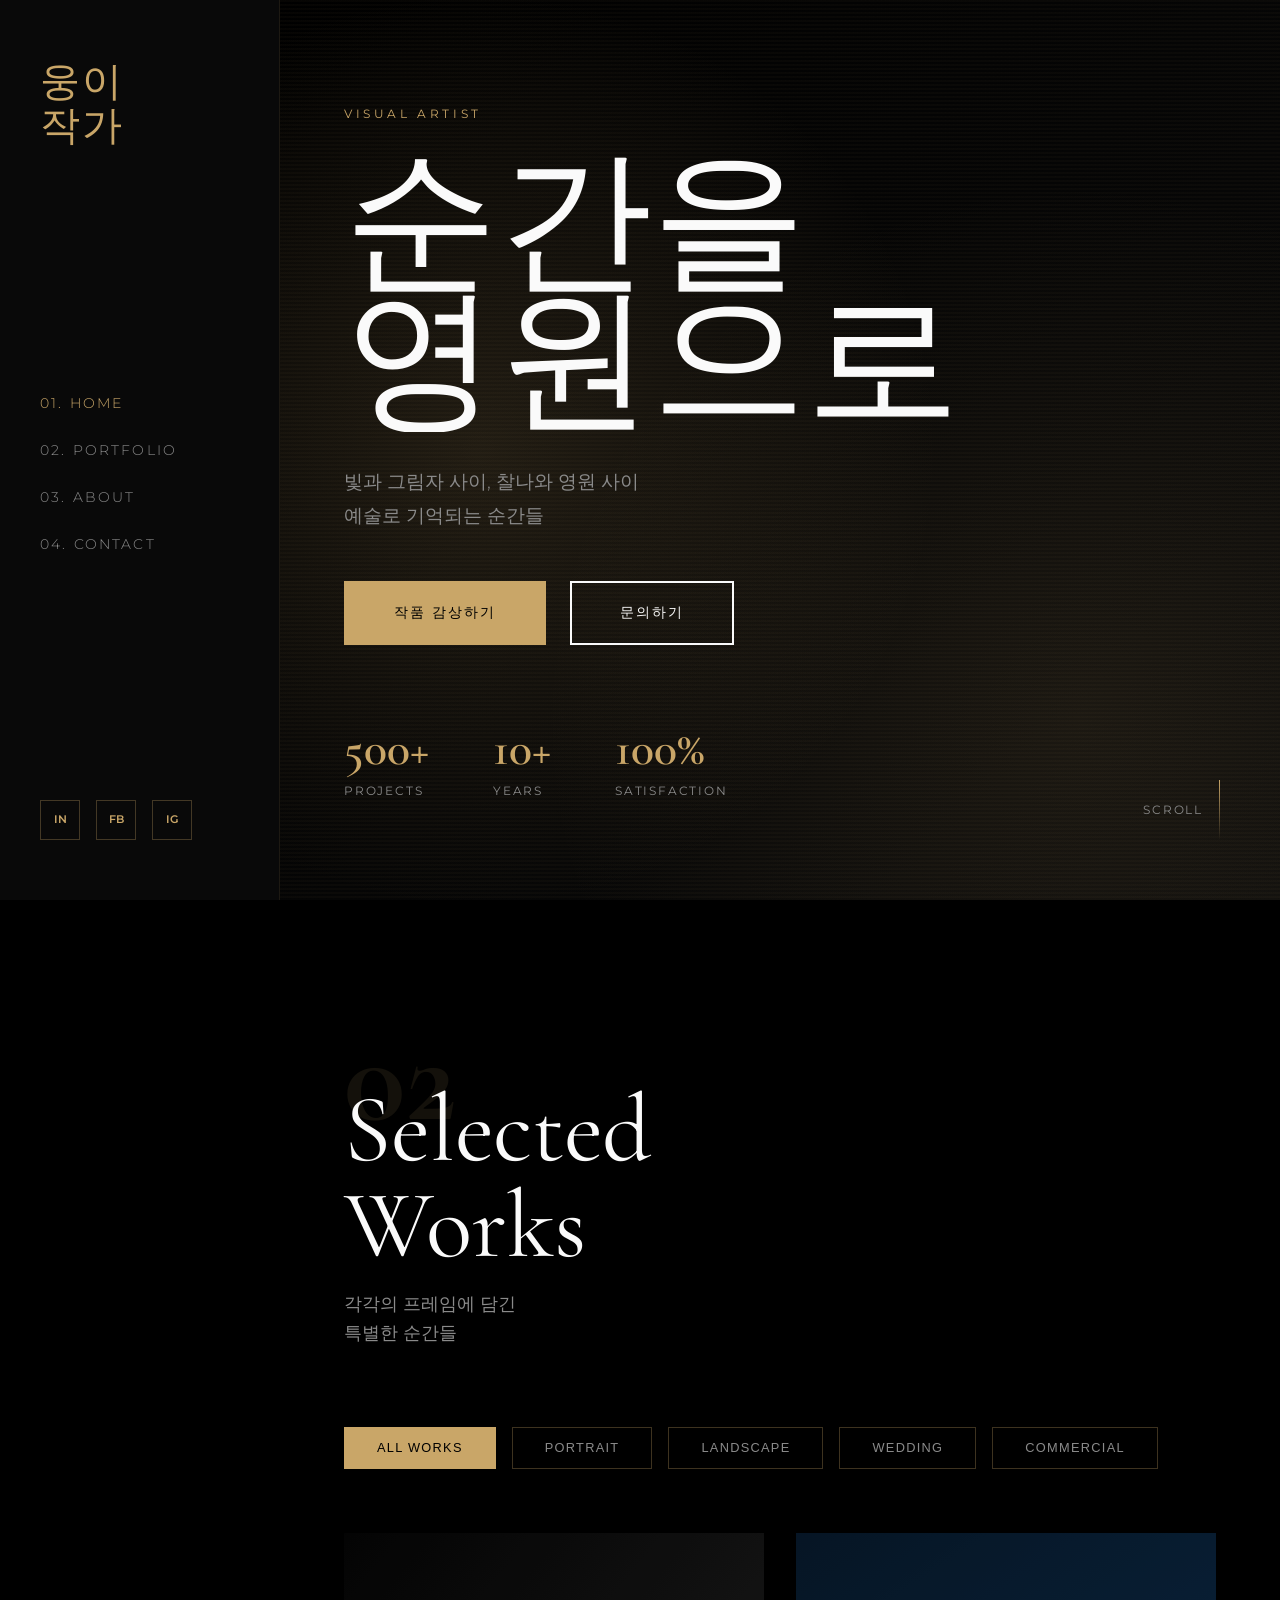
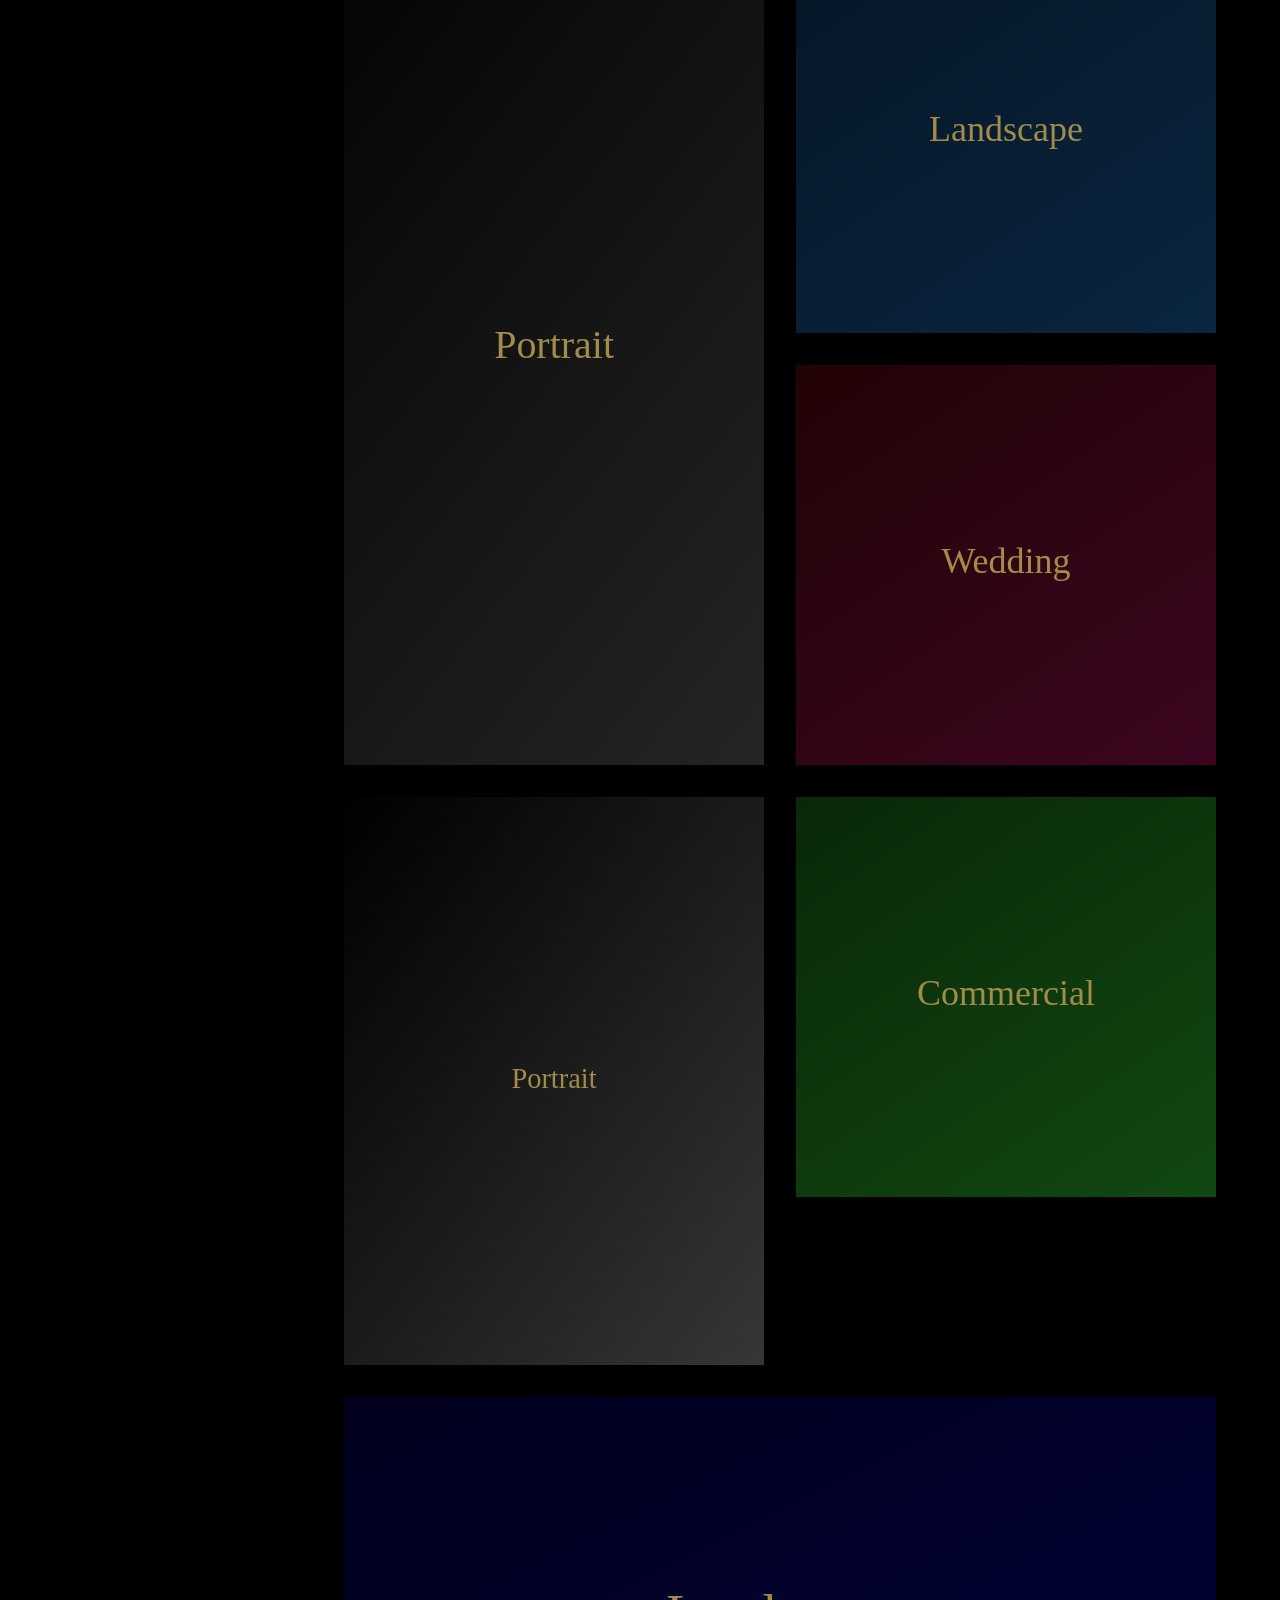
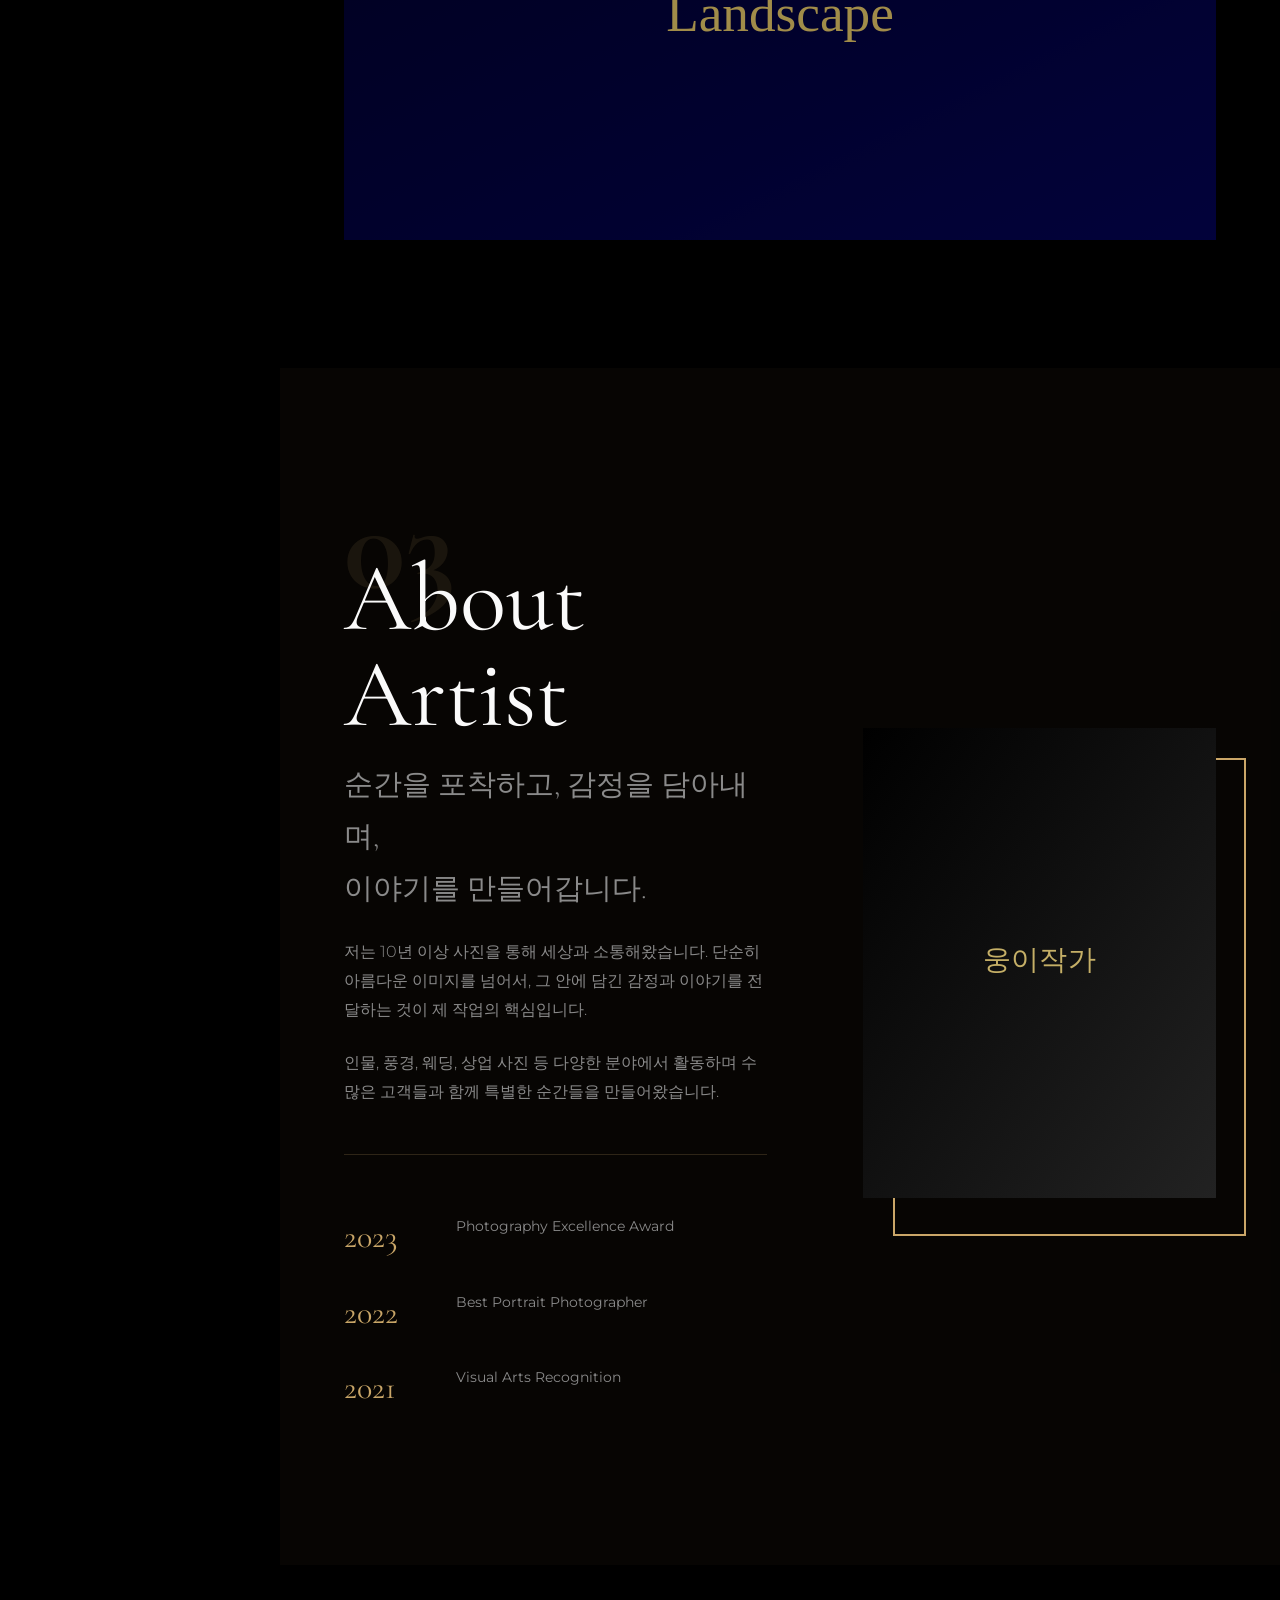
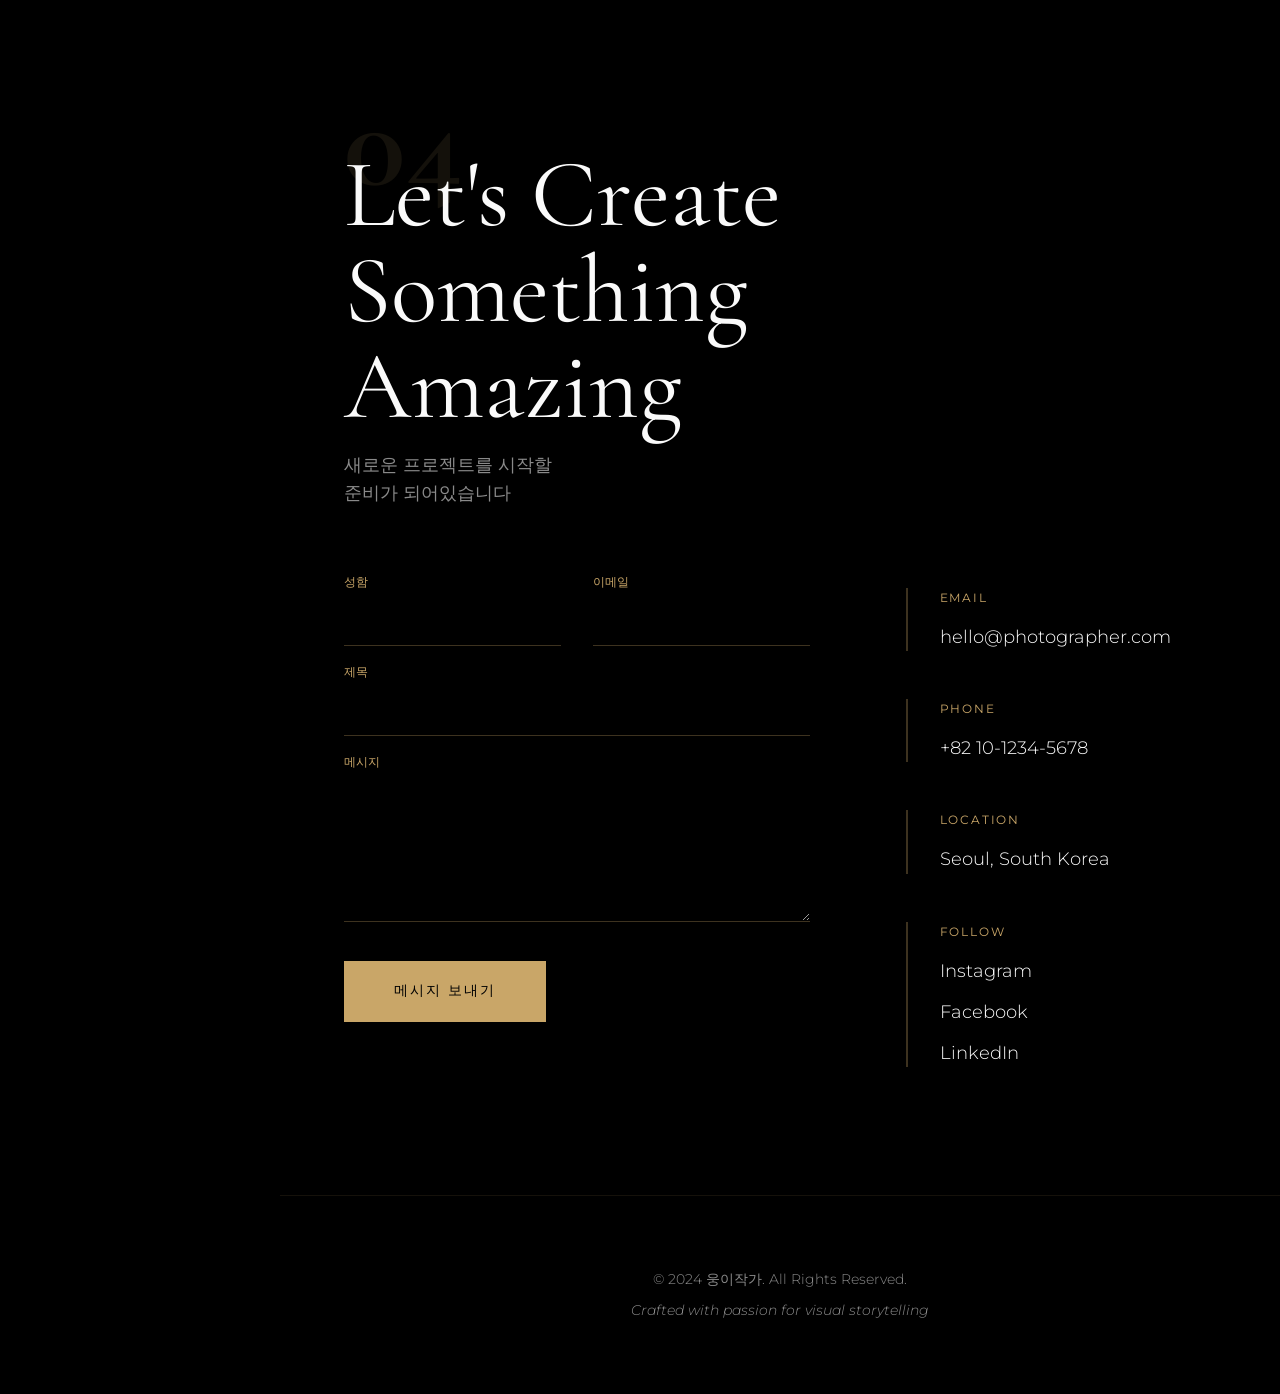
==== commit 1dc20005: "🎨 완전히 새로운 울트라 프리미엄 디자인 이전과 완전히 다른 세련된 디자인으로 재탄생!  ✨ 혁신적인 변화:  📐 레이아웃 - 사이드바 네비게이션 (왼쪽 고정) - 로딩 스크린 애" ====
--- a/index.html
+++ b/index.html
@@ -4,238 +4,292 @@
     <meta charset="UTF-8">
     <meta name="viewport" content="width=device-width, initial-scale=1.0">
     <meta name="description" content="웅이작가 - 전문 사진작가 포트폴리오">
-    <title>웅이작가 | 사진작가 포트폴리오</title>
+    <title>웅이작가 | Premium Photography</title>
 
     <!-- Google Fonts -->
     <link rel="preconnect" href="https://fonts.googleapis.com">
     <link rel="preconnect" href="https://fonts.gstatic.com" crossorigin>
-    <link href="https://fonts.googleapis.com/css2?family=Playfair+Display:wght@400;500;600;700;800&family=Poppins:wght@300;400;500;600;700&display=swap" rel="stylesheet">
+    <link href="https://fonts.googleapis.com/css2?family=Cormorant+Garamond:wght@300;400;500;600;700&family=Montserrat:wght@200;300;400;500;600;700;800&display=swap" rel="stylesheet">
 
     <link rel="stylesheet" href="css/style.css">
 </head>
 <body>
-    <!-- 헤더 & 네비게이션 -->
-    <header class="header">
-        <nav class="navbar">
-            <div class="container">
-                <div class="logo">
-                    <h1>웅이작가</h1>
-                </div>
-                <ul class="nav-menu">
-                    <li><a href="#home" class="nav-link">Home</a></li>
-                    <li><a href="#portfolio" class="nav-link">Portfolio</a></li>
-                    <li><a href="#about" class="nav-link">About</a></li>
-                    <li><a href="#contact" class="nav-link">Contact</a></li>
-                </ul>
-                <div class="hamburger">
-                    <span></span>
-                    <span></span>
-                    <span></span>
-                </div>
-            </div>
-        </nav>
+    <!-- 로딩 스크린 -->
+    <div class="loader">
+        <div class="loader-content">
+            <h1 class="loader-title">웅이작가</h1>
+            <div class="loader-bar"></div>
+        </div>
+    </div>
+
+    <!-- 사이드 네비게이션 -->
+    <nav class="sidebar">
+        <div class="sidebar-logo">
+            <h1>웅이<br>작가</h1>
+        </div>
+        <ul class="sidebar-menu">
+            <li><a href="#home" class="sidebar-link active">01. Home</a></li>
+            <li><a href="#portfolio" class="sidebar-link">02. Portfolio</a></li>
+            <li><a href="#about" class="sidebar-link">03. About</a></li>
+            <li><a href="#contact" class="sidebar-link">04. Contact</a></li>
+        </ul>
+        <div class="sidebar-social">
+            <a href="#" class="social-icon">IN</a>
+            <a href="#" class="social-icon">FB</a>
+            <a href="#" class="social-icon">IG</a>
+        </div>
+    </nav>
+
+    <!-- 모바일 헤더 -->
+    <header class="mobile-header">
+        <div class="mobile-logo">웅이작가</div>
+        <button class="mobile-toggle">
+            <span></span>
+            <span></span>
+            <span></span>
+        </button>
     </header>
 
-    <!-- 히어로 섹션 -->
-    <section id="home" class="hero">
-        <div class="hero-overlay"></div>
-        <div class="hero-content">
-            <span class="hero-label">Visual Storyteller</span>
-            <h2 class="hero-title">순간을 예술로</h2>
-            <p class="hero-subtitle">빛과 그림자, 그 사이의 이야기를 담다</p>
-            <a href="#portfolio" class="btn btn-primary">View Portfolio</a>
-        </div>
-        <div class="scroll-indicator">
-            <span></span>
-        </div>
-    </section>
-
-    <!-- 포트폴리오 섹션 -->
-    <section id="portfolio" class="portfolio">
-        <div class="container">
-            <div class="section-header">
-                <span class="section-label">Works</span>
-                <h2 class="section-title">Selected Projects</h2>
-                <p class="section-subtitle">각각의 프레임에 담긴 특별한 순간들</p>
-            </div>
-
-            <div class="portfolio-filters">
-                <button class="filter-btn active" data-filter="all">All</button>
-                <button class="filter-btn" data-filter="portrait">인물</button>
-                <button class="filter-btn" data-filter="landscape">풍경</button>
-                <button class="filter-btn" data-filter="wedding">웨딩</button>
-                <button class="filter-btn" data-filter="commercial">상업</button>
-            </div>
-
-            <div class="portfolio-grid">
-                <!-- 포트폴리오 아이템들 (예시) -->
-                <div class="portfolio-item" data-category="portrait">
-                    <div class="portfolio-image">
-                        <img src="images/placeholder.jpg" alt="포트폴리오 1" onerror="this.src='data:image/svg+xml,%3Csvg xmlns=%22http://www.w3.org/2000/svg%22 width=%22400%22 height=%22300%22%3E%3Crect width=%22400%22 height=%22300%22 fill=%22%23ddd%22/%3E%3Ctext x=%2250%25%22 y=%2250%25%22 dominant-baseline=%22middle%22 text-anchor=%22middle%22 font-family=%22sans-serif%22 font-size=%2224%22 fill=%22%23999%22%3E인물 사진%3C/text%3E%3C/svg%3E'">
-                        <div class="portfolio-overlay">
-                            <h3>인물 사진</h3>
-                            <p>Portrait Photography</p>
-                        </div>
-                    </div>
-                </div>
-
-                <div class="portfolio-item" data-category="landscape">
-                    <div class="portfolio-image">
-                        <img src="images/placeholder.jpg" alt="포트폴리오 2" onerror="this.src='data:image/svg+xml,%3Csvg xmlns=%22http://www.w3.org/2000/svg%22 width=%22400%22 height=%22300%22%3E%3Crect width=%22400%22 height=%22300%22 fill=%22%23ddd%22/%3E%3Ctext x=%2250%25%22 y=%2250%25%22 dominant-baseline=%22middle%22 text-anchor=%22middle%22 font-family=%22sans-serif%22 font-size=%2224%22 fill=%22%23999%22%3E풍경 사진%3C/text%3E%3C/svg%3E'">
-                        <div class="portfolio-overlay">
-                            <h3>풍경 사진</h3>
-                            <p>Landscape Photography</p>
-                        </div>
-                    </div>
-                </div>
-
-                <div class="portfolio-item" data-category="wedding">
-                    <div class="portfolio-image">
-                        <img src="images/placeholder.jpg" alt="포트폴리오 3" onerror="this.src='data:image/svg+xml,%3Csvg xmlns=%22http://www.w3.org/2000/svg%22 width=%22400%22 height=%22300%22%3E%3Crect width=%22400%22 height=%22300%22 fill=%22%23ddd%22/%3E%3Ctext x=%2250%25%22 y=%2250%25%22 dominant-baseline=%22middle%22 text-anchor=%22middle%22 font-family=%22sans-serif%22 font-size=%2224%22 fill=%22%23999%22%3E웨딩 사진%3C/text%3E%3C/svg%3E'">
-                        <div class="portfolio-overlay">
-                            <h3>웨딩 사진</h3>
-                            <p>Wedding Photography</p>
-                        </div>
-                    </div>
-                </div>
-
-                <div class="portfolio-item" data-category="commercial">
-                    <div class="portfolio-image">
-                        <img src="images/placeholder.jpg" alt="포트폴리오 4" onerror="this.src='data:image/svg+xml,%3Csvg xmlns=%22http://www.w3.org/2000/svg%22 width=%22400%22 height=%22300%22%3E%3Crect width=%22400%22 height=%22300%22 fill=%22%23ddd%22/%3E%3Ctext x=%2250%25%22 y=%2250%25%22 dominant-baseline=%22middle%22 text-anchor=%22middle%22 font-family=%22sans-serif%22 font-size=%2224%22 fill=%22%23999%22%3E상업 사진%3C/text%3E%3C/svg%3E'">
-                        <div class="portfolio-overlay">
-                            <h3>상업 사진</h3>
-                            <p>Commercial Photography</p>
-                        </div>
-                    </div>
-                </div>
-
-                <div class="portfolio-item" data-category="portrait">
-                    <div class="portfolio-image">
-                        <img src="images/placeholder.jpg" alt="포트폴리오 5" onerror="this.src='data:image/svg+xml,%3Csvg xmlns=%22http://www.w3.org/2000/svg%22 width=%22400%22 height=%22300%22%3E%3Crect width=%22400%22 height=%22300%22 fill=%22%23ddd%22/%3E%3Ctext x=%2250%25%22 y=%2250%25%22 dominant-baseline=%22middle%22 text-anchor=%22middle%22 font-family=%22sans-serif%22 font-size=%2224%22 fill=%22%23999%22%3E인물 사진%3C/text%3E%3C/svg%3E'">
-                        <div class="portfolio-overlay">
-                            <h3>인물 사진</h3>
-                            <p>Portrait Photography</p>
-                        </div>
-                    </div>
-                </div>
-
-                <div class="portfolio-item" data-category="landscape">
-                    <div class="portfolio-image">
-                        <img src="images/placeholder.jpg" alt="포트폴리오 6" onerror="this.src='data:image/svg+xml,%3Csvg xmlns=%22http://www.w3.org/2000/svg%22 width=%22400%22 height=%22300%22%3E%3Crect width=%22400%22 height=%22300%22 fill=%22%23ddd%22/%3E%3Ctext x=%2250%25%22 y=%2250%25%22 dominant-baseline=%22middle%22 text-anchor=%22middle%22 font-family=%22sans-serif%22 font-size=%2224%22 fill=%22%23999%22%3E풍경 사진%3C/text%3E%3C/svg%3E'">
-                        <div class="portfolio-overlay">
-                            <h3>풍경 사진</h3>
-                            <p>Landscape Photography</p>
-                        </div>
-                    </div>
-                </div>
-            </div>
-        </div>
-    </section>
-
-    <!-- 소개 섹션 -->
-    <section id="about" class="about">
-        <div class="container">
-            <div class="about-content">
+    <!-- 메인 컨텐츠 -->
+    <main class="main-content">
+
+        <!-- 히어로 섹션 -->
+        <section id="home" class="hero-section">
+            <div class="hero-bg">
+                <div class="hero-bg-overlay"></div>
+            </div>
+            <div class="hero-container">
+                <div class="hero-text">
+                    <span class="hero-tag">Visual Artist</span>
+                    <h1 class="hero-heading">
+                        <span class="hero-line">순간을</span>
+                        <span class="hero-line">영원으로</span>
+                    </h1>
+                    <p class="hero-description">
+                        빛과 그림자 사이, 찰나와 영원 사이<br>
+                        예술로 기억되는 순간들
+                    </p>
+                    <div class="hero-cta">
+                        <a href="#portfolio" class="btn-main">작품 감상하기</a>
+                        <a href="#contact" class="btn-outline">문의하기</a>
+                    </div>
+                </div>
+                <div class="hero-stats">
+                    <div class="stat">
+                        <span class="stat-number">500+</span>
+                        <span class="stat-label">Projects</span>
+                    </div>
+                    <div class="stat">
+                        <span class="stat-number">10+</span>
+                        <span class="stat-label">Years</span>
+                    </div>
+                    <div class="stat">
+                        <span class="stat-number">100%</span>
+                        <span class="stat-label">Satisfaction</span>
+                    </div>
+                </div>
+            </div>
+            <div class="scroll-down">
+                <span>Scroll</span>
+                <div class="scroll-line"></div>
+            </div>
+        </section>
+
+        <!-- 포트폴리오 섹션 -->
+        <section id="portfolio" class="portfolio-section">
+            <div class="section-intro">
+                <span class="section-number">02</span>
+                <h2 class="section-heading">Selected<br>Works</h2>
+                <p class="section-desc">각각의 프레임에 담긴<br>특별한 순간들</p>
+            </div>
+
+            <div class="portfolio-filters-modern">
+                <button class="filter-modern active" data-filter="all">All Works</button>
+                <button class="filter-modern" data-filter="portrait">Portrait</button>
+                <button class="filter-modern" data-filter="landscape">Landscape</button>
+                <button class="filter-modern" data-filter="wedding">Wedding</button>
+                <button class="filter-modern" data-filter="commercial">Commercial</button>
+            </div>
+
+            <div class="portfolio-masonry">
+                <!-- 큰 아이템 -->
+                <div class="masonry-item large" data-category="portrait">
+                    <div class="masonry-image">
+                        <img src="https://images.unsplash.com/photo-1494790108377-be9c29b29330?w=800&h=1000&fit=crop" alt="Portrait" onerror="this.src='data:image/svg+xml,%3Csvg xmlns=%22http://www.w3.org/2000/svg%22 width=%22800%22 height=%221000%22%3E%3Cdefs%3E%3ClinearGradient id=%22g%22 x1=%220%25%22 y1=%220%25%22 x2=%22100%25%22 y2=%22100%25%22%3E%3Cstop offset=%220%25%22 style=%22stop-color:%23000;stop-opacity:1%22/%3E%3Cstop offset=%22100%25%22 style=%22stop-color:%23333;stop-opacity:1%22/%3E%3C/linearGradient%3E%3C/defs%3E%3Crect width=%22800%22 height=%221000%22 fill=%22url(%23g)%22/%3E%3Ctext x=%2250%25%22 y=%2250%25%22 dominant-baseline=%22middle%22 text-anchor=%22middle%22 font-family=%22serif%22 font-size=%2248%22 fill=%22%23d4af37%22%3EPortrait%3C/text%3E%3C/svg%3E'">
+                        <div class="masonry-overlay">
+                            <span class="masonry-category">Portrait</span>
+                            <h3 class="masonry-title">인물의 정수</h3>
+                        </div>
+                    </div>
+                </div>
+
+                <!-- 일반 아이템들 -->
+                <div class="masonry-item" data-category="landscape">
+                    <div class="masonry-image">
+                        <img src="https://images.unsplash.com/photo-1506905925346-21bda4d32df4?w=600&h=400&fit=crop" alt="Landscape" onerror="this.src='data:image/svg+xml,%3Csvg xmlns=%22http://www.w3.org/2000/svg%22 width=%22600%22 height=%22400%22%3E%3Cdefs%3E%3ClinearGradient id=%22g2%22 x1=%220%25%22 y1=%220%25%22 x2=%22100%25%22 y2=%22100%25%22%3E%3Cstop offset=%220%25%22 style=%22stop-color:%23001a33;stop-opacity:1%22/%3E%3Cstop offset=%22100%25%22 style=%22stop-color:%23003366;stop-opacity:1%22/%3E%3C/linearGradient%3E%3C/defs%3E%3Crect width=%22600%22 height=%22400%22 fill=%22url(%23g2)%22/%3E%3Ctext x=%2250%25%22 y=%2250%25%22 dominant-baseline=%22middle%22 text-anchor=%22middle%22 font-family=%22serif%22 font-size=%2236%22 fill=%22%23d4af37%22%3ELandscape%3C/text%3E%3C/svg%3E'">
+                        <div class="masonry-overlay">
+                            <span class="masonry-category">Landscape</span>
+                            <h3 class="masonry-title">자연의 서사</h3>
+                        </div>
+                    </div>
+                </div>
+
+                <div class="masonry-item" data-category="wedding">
+                    <div class="masonry-image">
+                        <img src="https://images.unsplash.com/photo-1519741497674-611481863552?w=600&h=400&fit=crop" alt="Wedding" onerror="this.src='data:image/svg+xml,%3Csvg xmlns=%22http://www.w3.org/2000/svg%22 width=%22600%22 height=%22400%22%3E%3Cdefs%3E%3ClinearGradient id=%22g3%22 x1=%220%25%22 y1=%220%25%22 x2=%22100%25%22 y2=%22100%25%22%3E%3Cstop offset=%220%25%22 style=%22stop-color:%23330000;stop-opacity:1%22/%3E%3Cstop offset=%22100%25%22 style=%22stop-color:%23660033;stop-opacity:1%22/%3E%3C/linearGradient%3E%3C/defs%3E%3Crect width=%22600%22 height=%22400%22 fill=%22url(%23g3)%22/%3E%3Ctext x=%2250%25%22 y=%2250%25%22 dominant-baseline=%22middle%22 text-anchor=%22middle%22 font-family=%22serif%22 font-size=%2236%22 fill=%22%23d4af37%22%3EWedding%3C/text%3E%3C/svg%3E'">
+                        <div class="masonry-overlay">
+                            <span class="masonry-category">Wedding</span>
+                            <h3 class="masonry-title">영원한 약속</h3>
+                        </div>
+                    </div>
+                </div>
+
+                <div class="masonry-item tall" data-category="portrait">
+                    <div class="masonry-image">
+                        <img src="https://images.unsplash.com/photo-1531746020798-e6953c6e8e04?w=600&h=800&fit=crop" alt="Portrait" onerror="this.src='data:image/svg+xml,%3Csvg xmlns=%22http://www.w3.org/2000/svg%22 width=%22600%22 height=%22800%22%3E%3Cdefs%3E%3ClinearGradient id=%22g4%22 x1=%220%25%22 y1=%220%25%22 x2=%22100%25%22 y2=%22100%25%22%3E%3Cstop offset=%220%25%22 style=%22stop-color:%23000;stop-opacity:1%22/%3E%3Cstop offset=%22100%25%22 style=%22stop-color:%23444;stop-opacity:1%22/%3E%3C/linearGradient%3E%3C/defs%3E%3Crect width=%22600%22 height=%22800%22 fill=%22url(%23g4)%22/%3E%3Ctext x=%2250%25%22 y=%2250%25%22 dominant-baseline=%22middle%22 text-anchor=%22middle%22 font-family=%22serif%22 font-size=%2240%22 fill=%22%23d4af37%22%3EPortrait%3C/text%3E%3C/svg%3E'">
+                        <div class="masonry-overlay">
+                            <span class="masonry-category">Portrait</span>
+                            <h3 class="masonry-title">감성 초상</h3>
+                        </div>
+                    </div>
+                </div>
+
+                <div class="masonry-item" data-category="commercial">
+                    <div class="masonry-image">
+                        <img src="https://images.unsplash.com/photo-1542291026-7eec264c27ff?w=600&h=400&fit=crop" alt="Commercial" onerror="this.src='data:image/svg+xml,%3Csvg xmlns=%22http://www.w3.org/2000/svg%22 width=%22600%22 height=%22400%22%3E%3Cdefs%3E%3ClinearGradient id=%22g5%22 x1=%220%25%22 y1=%220%25%22 x2=%22100%25%22 y2=%22100%25%22%3E%3Cstop offset=%220%25%22 style=%22stop-color:%23003300;stop-opacity:1%22/%3E%3Cstop offset=%22100%25%22 style=%22stop-color:%23006600;stop-opacity:1%22/%3E%3C/linearGradient%3E%3C/defs%3E%3Crect width=%22600%22 height=%22400%22 fill=%22url(%23g5)%22/%3E%3Ctext x=%2250%25%22 y=%2250%25%22 dominant-baseline=%22middle%22 text-anchor=%22middle%22 font-family=%22serif%22 font-size=%2236%22 fill=%22%23d4af37%22%3ECommercial%3C/text%3E%3C/svg%3E'">
+                        <div class="masonry-overlay">
+                            <span class="masonry-category">Commercial</span>
+                            <h3 class="masonry-title">브랜드 스토리</h3>
+                        </div>
+                    </div>
+                </div>
+
+                <div class="masonry-item wide" data-category="landscape">
+                    <div class="masonry-image">
+                        <img src="https://images.unsplash.com/photo-1470071459604-3b5ec3a7fe05?w=800&h=400&fit=crop" alt="Landscape" onerror="this.src='data:image/svg+xml,%3Csvg xmlns=%22http://www.w3.org/2000/svg%22 width=%22800%22 height=%22400%22%3E%3Cdefs%3E%3ClinearGradient id=%22g6%22 x1=%220%25%22 y1=%220%25%22 x2=%22100%25%22 y2=%22100%25%22%3E%3Cstop offset=%220%25%22 style=%22stop-color:%23000033;stop-opacity:1%22/%3E%3Cstop offset=%22100%25%22 style=%22stop-color:%23000066;stop-opacity:1%22/%3E%3C/linearGradient%3E%3C/defs%3E%3Crect width=%22800%22 height=%22400%22 fill=%22url(%23g6)%22/%3E%3Ctext x=%2250%25%22 y=%2250%25%22 dominant-baseline=%22middle%22 text-anchor=%22middle%22 font-family=%22serif%22 font-size=%2248%22 fill=%22%23d4af37%22%3ELandscape%3C/text%3E%3C/svg%3E'">
+                        <div class="masonry-overlay">
+                            <span class="masonry-category">Landscape</span>
+                            <h3 class="masonry-title">파노라마</h3>
+                        </div>
+                    </div>
+                </div>
+            </div>
+        </section>
+
+        <!-- About 섹션 -->
+        <section id="about" class="about-section">
+            <div class="about-container">
+                <div class="about-content">
+                    <span class="section-number">03</span>
+                    <h2 class="section-heading">About<br>Artist</h2>
+                    <div class="about-text">
+                        <p class="about-lead">
+                            순간을 포착하고, 감정을 담아내며,<br>
+                            이야기를 만들어갑니다.
+                        </p>
+                        <p>
+                            저는 10년 이상 사진을 통해 세상과 소통해왔습니다.
+                            단순히 아름다운 이미지를 넘어서, 그 안에 담긴 감정과
+                            이야기를 전달하는 것이 제 작업의 핵심입니다.
+                        </p>
+                        <p>
+                            인물, 풍경, 웨딩, 상업 사진 등 다양한 분야에서
+                            활동하며 수많은 고객들과 함께 특별한 순간들을
+                            만들어왔습니다.
+                        </p>
+                        <div class="about-awards">
+                            <div class="award">
+                                <span class="award-year">2023</span>
+                                <span class="award-title">Photography Excellence Award</span>
+                            </div>
+                            <div class="award">
+                                <span class="award-year">2022</span>
+                                <span class="award-title">Best Portrait Photographer</span>
+                            </div>
+                            <div class="award">
+                                <span class="award-year">2021</span>
+                                <span class="award-title">Visual Arts Recognition</span>
+                            </div>
+                        </div>
+                    </div>
+                </div>
                 <div class="about-image">
-                    <div class="image-wrapper">
-                        <img src="images/profile.jpg" alt="웅이작가" onerror="this.src='data:image/svg+xml,%3Csvg xmlns=%22http://www.w3.org/2000/svg%22 width=%22400%22 height=%22400%22%3E%3Crect width=%22400%22 height=%22400%22 fill=%22%23222%22/%3E%3Ctext x=%2250%25%22 y=%2250%25%22 dominant-baseline=%22middle%22 text-anchor=%22middle%22 font-family=%22sans-serif%22 font-size=%2224%22 fill=%22%23888%22%3E웅이작가%3C/text%3E%3C/svg%3E'">
-                        <div class="image-border"></div>
-                    </div>
-                </div>
-                <div class="about-text">
-                    <span class="section-label">About</span>
-                    <h2 class="section-title">예술로서의 사진</h2>
-                    <p class="section-subtitle">Visual Artist & Photographer</p>
-                    <p>
-                        안녕하세요, 사진작가 웅이작가입니다.<br><br>
-
-                        저는 순간의 감동을 포착하고 그것을 영원히 간직할 수 있는 이미지로 만드는 것을 사명으로 삼고 있습니다.
-                        사진은 단순히 기록을 넘어서 감정과 이야기를 전달하는 예술이라고 생각합니다.<br><br>
-
-                        인물, 풍경, 웨딩, 상업 사진 등 다양한 분야에서 활동하고 있으며,
-                        각 프로젝트마다 고객의 니즈와 스토리를 담아내기 위해 노력합니다.
+                    <img src="https://images.unsplash.com/photo-1507003211169-0a1dd7228f2d?w=600&h=800&fit=crop" alt="웅이작가" onerror="this.src='data:image/svg+xml,%3Csvg xmlns=%22http://www.w3.org/2000/svg%22 width=%22600%22 height=%22800%22%3E%3Cdefs%3E%3ClinearGradient id=%22g7%22 x1=%220%25%22 y1=%220%25%22 x2=%22100%25%22 y2=%22100%25%22%3E%3Cstop offset=%220%25%22 style=%22stop-color:%23000;stop-opacity:1%22/%3E%3Cstop offset=%22100%25%22 style=%22stop-color:%23222;stop-opacity:1%22/%3E%3C/linearGradient%3E%3C/defs%3E%3Crect width=%22600%22 height=%22800%22 fill=%22url(%23g7)%22/%3E%3Ctext x=%2250%25%22 y=%2250%25%22 dominant-baseline=%22middle%22 text-anchor=%22middle%22 font-family=%22serif%22 font-size=%2248%22 fill=%22%23d4af37%22%3E웅이작가%3C/text%3E%3C/svg%3E'">
+                    <div class="about-image-border"></div>
+                </div>
+            </div>
+        </section>
+
+        <!-- Contact 섹션 -->
+        <section id="contact" class="contact-section">
+            <div class="contact-container">
+                <div class="contact-intro">
+                    <span class="section-number">04</span>
+                    <h2 class="section-heading">Let's Create<br>Something<br>Amazing</h2>
+                    <p class="contact-tagline">
+                        새로운 프로젝트를 시작할<br>
+                        준비가 되어있습니다
                     </p>
-                    <div class="about-stats">
-                        <div class="stat-item">
-                            <h3>10+</h3>
-                            <p>경력 년수</p>
-                        </div>
-                        <div class="stat-item">
-                            <h3>500+</h3>
-                            <p>완료 프로젝트</p>
-                        </div>
-                        <div class="stat-item">
-                            <h3>100%</h3>
-                            <p>고객 만족도</p>
-                        </div>
-                    </div>
-                </div>
-            </div>
-        </div>
-    </section>
-
-    <!-- 연락처 섹션 -->
-    <section id="contact" class="contact">
-        <div class="container">
-            <div class="section-header">
-                <span class="section-label">Get In Touch</span>
-                <h2 class="section-title">함께 만들어갈<br>특별한 순간</h2>
-                <p class="section-subtitle">새로운 프로젝트를 시작할 준비가 되어있습니다</p>
-            </div>
-
-            <div class="contact-content">
-                <div class="contact-info">
-                    <div class="info-item">
-                        <div class="icon">📧</div>
-                        <h3>Email</h3>
-                        <p>photographer@example.com</p>
-                    </div>
-                    <div class="info-item">
-                        <div class="icon">📱</div>
-                        <h3>Phone</h3>
-                        <p>010-XXXX-XXXX</p>
-                    </div>
-                    <div class="info-item">
-                        <div class="icon">📍</div>
-                        <h3>Location</h3>
-                        <p>Seoul, Korea</p>
-                    </div>
-                    <div class="info-item">
-                        <div class="icon">💼</div>
-                        <h3>Social</h3>
-                        <div class="social-links">
-                            <a href="#" class="social-link">Instagram</a>
-                            <a href="#" class="social-link">Facebook</a>
-                            <a href="#" class="social-link">Blog</a>
-                        </div>
-                    </div>
-                </div>
-
-                <form class="contact-form">
-                    <div class="form-group">
-                        <input type="text" name="name" placeholder="이름" required>
-                    </div>
-                    <div class="form-group">
-                        <input type="email" name="email" placeholder="이메일" required>
-                    </div>
-                    <div class="form-group">
-                        <input type="text" name="subject" placeholder="제목" required>
-                    </div>
-                    <div class="form-group">
-                        <textarea name="message" rows="5" placeholder="메시지" required></textarea>
-                    </div>
-                    <button type="submit" class="btn btn-primary">메시지 보내기</button>
-                </form>
-            </div>
-        </div>
-    </section>
-
-    <!-- 푸터 -->
-    <footer class="footer">
-        <div class="container">
-            <p>&copy; 2024 웅이작가. All rights reserved.</p>
-        </div>
-    </footer>
+                </div>
+
+                <div class="contact-form-wrapper">
+                    <form class="contact-form-modern">
+                        <div class="form-row">
+                            <div class="form-field">
+                                <input type="text" name="name" required>
+                                <label>성함</label>
+                            </div>
+                            <div class="form-field">
+                                <input type="email" name="email" required>
+                                <label>이메일</label>
+                            </div>
+                        </div>
+                        <div class="form-field">
+                            <input type="text" name="subject" required>
+                            <label>제목</label>
+                        </div>
+                        <div class="form-field">
+                            <textarea name="message" rows="6" required></textarea>
+                            <label>메시지</label>
+                        </div>
+                        <button type="submit" class="btn-submit">메시지 보내기</button>
+                    </form>
+
+                    <div class="contact-info-modern">
+                        <div class="info-block">
+                            <span class="info-label">Email</span>
+                            <a href="mailto:hello@photographer.com" class="info-value">hello@photographer.com</a>
+                        </div>
+                        <div class="info-block">
+                            <span class="info-label">Phone</span>
+                            <a href="tel:+821012345678" class="info-value">+82 10-1234-5678</a>
+                        </div>
+                        <div class="info-block">
+                            <span class="info-label">Location</span>
+                            <span class="info-value">Seoul, South Korea</span>
+                        </div>
+                        <div class="info-block">
+                            <span class="info-label">Follow</span>
+                            <div class="social-links-modern">
+                                <a href="#">Instagram</a>
+                                <a href="#">Facebook</a>
+                                <a href="#">LinkedIn</a>
+                            </div>
+                        </div>
+                    </div>
+                </div>
+            </div>
+        </section>
+
+        <!-- Footer -->
+        <footer class="footer-modern">
+            <div class="footer-content">
+                <p>&copy; 2024 웅이작가. All Rights Reserved.</p>
+                <p class="footer-subtitle">Crafted with passion for visual storytelling</p>
+            </div>
+        </footer>
+
+    </main>
 
     <script src="js/script.js"></script>
 </body>
--- a/css/style.css
+++ b/css/style.css
@@ -1,39 +1,25 @@
-/* ===================================
-   프리미엄 사진작가 포트폴리오 스타일
-   =================================== */
-
-/* 기본 리셋 */
-* {
+/* ===========================================
+   ULTRA PREMIUM PHOTOGRAPHER PORTFOLIO
+   =========================================== */
+
+/* CSS Reset */
+*, *::before, *::after {
     margin: 0;
     padding: 0;
     box-sizing: border-box;
 }
 
-/* CSS 변수 - 프리미엄 색상 팔레트 */
+/* Variables */
 :root {
-    /* 색상 */
-    --primary-dark: #0a0a0a;
-    --secondary-dark: #1a1a1a;
-    --accent-gold: #d4af37;
-    --accent-rose: #c9a578;
-    --text-primary: #ffffff;
-    --text-secondary: #b8b8b8;
-    --text-muted: #6a6a6a;
-    --bg-dark: #000000;
-    --bg-section: #0f0f0f;
-    --border-color: #2a2a2a;
-
-    /* 타이포그래피 */
-    --font-display: 'Playfair Display', serif;
-    --font-body: 'Poppins', sans-serif;
-
-    /* 간격 */
-    --section-padding: 120px;
-    --container-padding: 40px;
-
-    /* 애니메이션 */
-    --transition-smooth: all 0.6s cubic-bezier(0.4, 0, 0.2, 1);
-    --transition-fast: all 0.3s ease;
+    --gold: #C9A668;
+    --dark: #0A0A0A;
+    --darker: #000000;
+    --light: #FAFAFA;
+    --gray: #8A8A8A;
+    --spacing: clamp(20px, 5vw, 100px);
+
+    --font-heading: 'Cormorant Garamond', serif;
+    --font-body: 'Montserrat', sans-serif;
 }
 
 html {
@@ -43,778 +29,853 @@
 
 body {
     font-family: var(--font-body);
-    line-height: 1.7;
-    color: var(--text-secondary);
-    background-color: var(--bg-dark);
+    background: var(--darker);
+    color: var(--light);
+    line-height: 1.6;
     overflow-x: hidden;
 }
 
-.container {
-    max-width: 1400px;
-    margin: 0 auto;
-    padding: 0 var(--container-padding);
-}
-
-/* ===================================
-   헤더 & 네비게이션
-   =================================== */
-
-.header {
+/* ===========================================
+   LOADER
+   =========================================== */
+
+.loader {
     position: fixed;
     top: 0;
     left: 0;
     width: 100%;
-    background: rgba(0, 0, 0, 0.8);
-    backdrop-filter: blur(20px);
-    -webkit-backdrop-filter: blur(20px);
-    border-bottom: 1px solid rgba(255, 255, 255, 0.05);
-    z-index: 1000;
-    transition: var(--transition-smooth);
-}
-
-.header.scrolled {
-    background: rgba(0, 0, 0, 0.95);
-    box-shadow: 0 10px 40px rgba(0, 0, 0, 0.3);
-}
-
-.navbar {
-    padding: 1.5rem 0;
-}
-
-.navbar .container {
-    display: flex;
-    justify-content: space-between;
-    align-items: center;
-}
-
-.logo h1 {
-    font-family: var(--font-display);
-    font-size: 1.8rem;
-    font-weight: 600;
-    color: var(--text-primary);
-    letter-spacing: 0.05em;
-}
-
-.nav-menu {
-    display: flex;
-    list-style: none;
-    gap: 3rem;
-}
-
-.nav-link {
-    text-decoration: none;
-    color: var(--text-secondary);
-    font-weight: 400;
-    font-size: 0.95rem;
-    letter-spacing: 0.05em;
-    transition: var(--transition-fast);
-    position: relative;
-    text-transform: uppercase;
-}
-
-.nav-link::before {
-    content: '';
-    position: absolute;
-    bottom: -8px;
-    left: 50%;
-    transform: translateX(-50%);
-    width: 0;
-    height: 1px;
-    background: linear-gradient(90deg, transparent, var(--accent-gold), transparent);
-    transition: var(--transition-fast);
-}
-
-.nav-link:hover,
-.nav-link.active {
-    color: var(--accent-gold);
-}
-
-.nav-link:hover::before {
-    width: 100%;
-}
-
-.hamburger {
-    display: none;
-    flex-direction: column;
-    cursor: pointer;
-    gap: 6px;
-}
-
-.hamburger span {
-    width: 28px;
-    height: 2px;
-    background-color: var(--text-primary);
-    transition: var(--transition-fast);
-}
-
-/* ===================================
-   히어로 섹션
-   =================================== */
-
-.hero {
-    height: 100vh;
-    min-height: 700px;
-    position: relative;
+    height: 100%;
+    background: var(--darker);
     display: flex;
     align-items: center;
     justify-content: center;
+    z-index: 10000;
+    transition: opacity 0.6s, visibility 0.6s;
+}
+
+body.loaded .loader {
+    opacity: 0;
+    visibility: hidden;
+}
+
+.loader-content {
     text-align: center;
-    overflow: hidden;
-    background:
-        linear-gradient(135deg, rgba(0,0,0,0.8) 0%, rgba(212,175,55,0.1) 100%),
-        radial-gradient(circle at 30% 50%, rgba(212,175,55,0.15) 0%, transparent 50%),
-        linear-gradient(180deg, #000000 0%, #0a0a0a 100%);
-}
-
-.hero-overlay {
-    position: absolute;
-    top: 0;
-    left: 0;
-    width: 100%;
-    height: 100%;
-    background: url('data:image/svg+xml,<svg xmlns="http://www.w3.org/2000/svg" viewBox="0 0 1920 1080"><defs><pattern id="grid" width="40" height="40" patternUnits="userSpaceOnUse"><path d="M 40 0 L 0 0 0 40" fill="none" stroke="rgba(255,255,255,0.02)" stroke-width="1"/></pattern></defs><rect width="1920" height="1080" fill="url(%23grid)"/></svg>');
-    opacity: 0.3;
-}
-
-.hero-content {
-    position: relative;
-    z-index: 2;
-    max-width: 900px;
-    padding: 0 20px;
-    animation: fadeInUp 1.2s cubic-bezier(0.4, 0, 0.2, 1);
-}
-
-.hero-label {
-    display: inline-block;
-    font-size: 0.85rem;
-    letter-spacing: 0.3em;
-    text-transform: uppercase;
-    color: var(--accent-gold);
+}
+
+.loader-title {
+    font-family: var(--font-heading);
+    font-size: clamp(3rem, 8vw, 6rem);
+    color: var(--gold);
     margin-bottom: 2rem;
     font-weight: 400;
-    opacity: 0;
-    animation: fadeIn 0.8s ease 0.3s forwards;
-}
-
-.hero-title {
-    font-family: var(--font-display);
-    font-size: clamp(3rem, 8vw, 6rem);
-    font-weight: 700;
-    color: var(--text-primary);
-    margin-bottom: 1.5rem;
-    line-height: 1.1;
-    letter-spacing: -0.02em;
-    opacity: 0;
-    animation: fadeInUp 0.8s ease 0.5s forwards;
-}
-
-.hero-subtitle {
-    font-size: clamp(1rem, 2vw, 1.3rem);
-    font-weight: 300;
-    color: var(--text-secondary);
-    margin-bottom: 3rem;
-    letter-spacing: 0.05em;
-    opacity: 0;
-    animation: fadeInUp 0.8s ease 0.7s forwards;
-}
-
-.scroll-indicator {
-    position: absolute;
-    bottom: 40px;
-    left: 50%;
-    transform: translateX(-50%);
-    opacity: 0;
-    animation: fadeIn 0.8s ease 1.5s forwards;
-}
-
-.scroll-indicator span {
-    display: block;
-    width: 1px;
-    height: 60px;
-    background: linear-gradient(180deg, transparent, var(--accent-gold), transparent);
-    animation: scrollAnimation 2s ease-in-out infinite;
-}
-
-/* ===================================
-   버튼 스타일
-   =================================== */
-
-.btn {
-    display: inline-block;
-    padding: 1.2rem 3rem;
-    text-decoration: none;
-    border: 2px solid var(--accent-gold);
-    background: transparent;
-    color: var(--accent-gold);
-    font-family: var(--font-body);
-    font-weight: 500;
-    font-size: 0.9rem;
-    letter-spacing: 0.15em;
-    text-transform: uppercase;
-    transition: var(--transition-smooth);
+    letter-spacing: 0.1em;
+}
+
+.loader-bar {
+    width: 200px;
+    height: 2px;
+    background: rgba(255,255,255,0.1);
     position: relative;
     overflow: hidden;
-    cursor: pointer;
-    opacity: 0;
-    animation: fadeInUp 0.8s ease 0.9s forwards;
-}
-
-.btn::before {
+}
+
+.loader-bar::after {
     content: '';
     position: absolute;
     top: 0;
     left: -100%;
     width: 100%;
     height: 100%;
-    background: var(--accent-gold);
-    transition: var(--transition-smooth);
-    z-index: -1;
-}
-
-.btn:hover {
-    color: var(--bg-dark);
-    border-color: var(--accent-gold);
-    transform: translateY(-3px);
-    box-shadow: 0 20px 40px rgba(212, 175, 55, 0.3);
-}
-
-.btn:hover::before {
+    background: var(--gold);
+    animation: loading 2s ease-in-out infinite;
+}
+
+@keyframes loading {
+    0%, 100% { left: -100%; }
+    50% { left: 100%; }
+}
+
+/* ===========================================
+   SIDEBAR NAVIGATION
+   =========================================== */
+
+.sidebar {
+    position: fixed;
     left: 0;
-}
-
-/* ===================================
-   섹션 공통 스타일
-   =================================== */
-
-section {
-    padding: var(--section-padding) 0;
+    top: 0;
+    width: 280px;
+    height: 100vh;
+    background: rgba(10, 10, 10, 0.95);
+    backdrop-filter: blur(20px);
+    border-right: 1px solid rgba(201, 166, 104, 0.1);
+    display: flex;
+    flex-direction: column;
+    justify-content: space-between;
+    padding: 60px 40px;
+    z-index: 1000;
+    transition: transform 0.5s cubic-bezier(0.77, 0, 0.175, 1);
+}
+
+.sidebar-logo h1 {
+    font-family: var(--font-heading);
+    font-size: 2.5rem;
+    color: var(--gold);
+    font-weight: 400;
+    line-height: 1.1;
+    letter-spacing: 0.05em;
+}
+
+.sidebar-menu {
+    list-style: none;
+}
+
+.sidebar-menu li {
+    margin: 1.5rem 0;
+}
+
+.sidebar-link {
+    font-size: 0.9rem;
+    color: var(--gray);
+    text-decoration: none;
+    font-weight: 300;
+    letter-spacing: 0.15em;
+    text-transform: uppercase;
+    transition: color 0.3s;
+    display: block;
+}
+
+.sidebar-link.active,
+.sidebar-link:hover {
+    color: var(--gold);
+}
+
+.sidebar-social {
+    display: flex;
+    gap: 1rem;
+}
+
+.social-icon {
+    width: 40px;
+    height: 40px;
+    border: 1px solid rgba(201, 166, 104, 0.3);
+    display: flex;
+    align-items: center;
+    justify-content: center;
+    color: var(--gold);
+    text-decoration: none;
+    font-size: 0.7rem;
+    font-weight: 600;
+    transition: all 0.3s;
+}
+
+.social-icon:hover {
+    background: var(--gold);
+    color: var(--darker);
+    border-color: var(--gold);
+}
+
+/* Mobile Header */
+.mobile-header {
+    display: none;
+    position: fixed;
+    top: 0;
+    left: 0;
+    width: 100%;
+    padding: 20px;
+    background: rgba(10, 10, 10, 0.95);
+    backdrop-filter: blur(20px);
+    border-bottom: 1px solid rgba(201, 166, 104, 0.1);
+    justify-content: space-between;
+    align-items: center;
+    z-index: 1001;
+}
+
+.mobile-logo {
+    font-family: var(--font-heading);
+    font-size: 1.5rem;
+    color: var(--gold);
+}
+
+.mobile-toggle {
+    background: none;
+    border: none;
+    display: flex;
+    flex-direction: column;
+    gap: 5px;
+    cursor: pointer;
+}
+
+.mobile-toggle span {
+    width: 25px;
+    height: 2px;
+    background: var(--gold);
+    transition: all 0.3s;
+}
+
+/* ===========================================
+   MAIN CONTENT
+   =========================================== */
+
+.main-content {
+    margin-left: 280px;
+}
+
+/* ===========================================
+   HERO SECTION
+   =========================================== */
+
+.hero-section {
+    min-height: 100vh;
     position: relative;
-}
-
-.section-header {
-    text-align: center;
-    max-width: 800px;
-    margin: 0 auto 5rem;
-}
-
-.section-label {
-    display: inline-block;
-    font-size: 0.8rem;
+    display: flex;
+    align-items: center;
+    padding: var(--spacing);
+    overflow: hidden;
+}
+
+.hero-bg {
+    position: absolute;
+    top: 0;
+    left: 0;
+    width: 100%;
+    height: 100%;
+    background:
+        radial-gradient(circle at 20% 50%, rgba(201, 166, 104, 0.15) 0%, transparent 50%),
+        radial-gradient(circle at 80% 80%, rgba(201, 166, 104, 0.1) 0%, transparent 50%),
+        linear-gradient(135deg, #000000 0%, #0a0a0a 100%);
+    z-index: 0;
+}
+
+.hero-bg-overlay {
+    position: absolute;
+    top: 0;
+    left: 0;
+    width: 100%;
+    height: 100%;
+    background-image:
+        repeating-linear-gradient(
+            0deg,
+            transparent,
+            transparent 2px,
+            rgba(201, 166, 104, 0.03) 2px,
+            rgba(201, 166, 104, 0.03) 4px
+        );
+}
+
+.hero-container {
+    position: relative;
+    z-index: 1;
+    max-width: 1400px;
+    width: 100%;
+    margin: 0 auto;
+}
+
+.hero-tag {
+    font-size: 0.75rem;
     letter-spacing: 0.3em;
     text-transform: uppercase;
-    color: var(--accent-gold);
-    margin-bottom: 1rem;
+    color: var(--gold);
+    display: inline-block;
+    margin-bottom: 2rem;
     font-weight: 400;
 }
 
-.section-title {
-    font-family: var(--font-display);
-    font-size: clamp(2.5rem, 5vw, 4rem);
+.hero-heading {
+    font-family: var(--font-heading);
+    font-size: clamp(4rem, 12vw, 10rem);
+    font-weight: 400;
+    line-height: 0.9;
+    margin-bottom: 2rem;
+    color: var(--light);
+}
+
+.hero-line {
+    display: block;
+    overflow: hidden;
+}
+
+.hero-line span {
+    display: inline-block;
+}
+
+.hero-description {
+    font-size: clamp(1rem, 2vw, 1.2rem);
+    color: var(--gray);
+    margin-bottom: 3rem;
+    font-weight: 300;
+    line-height: 1.8;
+    max-width: 600px;
+}
+
+.hero-cta {
+    display: flex;
+    gap: 1.5rem;
+    flex-wrap: wrap;
+}
+
+.btn-main, .btn-outline {
+    padding: 1.2rem 3rem;
+    font-size: 0.85rem;
+    letter-spacing: 0.15em;
+    text-transform: uppercase;
+    text-decoration: none;
+    font-weight: 500;
+    transition: all 0.4s cubic-bezier(0.165, 0.84, 0.44, 1);
+    display: inline-block;
+}
+
+.btn-main {
+    background: var(--gold);
+    color: var(--darker);
+    border: 2px solid var(--gold);
+}
+
+.btn-main:hover {
+    background: transparent;
+    color: var(--gold);
+    transform: translateY(-3px);
+    box-shadow: 0 20px 40px rgba(201, 166, 104, 0.2);
+}
+
+.btn-outline {
+    background: transparent;
+    color: var(--light);
+    border: 2px solid var(--light);
+}
+
+.btn-outline:hover {
+    background: var(--light);
+    color: var(--darker);
+    transform: translateY(-3px);
+}
+
+.hero-stats {
+    display: flex;
+    gap: 4rem;
+    margin-top: 5rem;
+}
+
+.stat {
+    display: flex;
+    flex-direction: column;
+}
+
+.stat-number {
+    font-family: var(--font-heading);
+    font-size: 3rem;
+    color: var(--gold);
+    font-weight: 600;
+    line-height: 1;
+}
+
+.stat-label {
+    font-size: 0.75rem;
+    color: var(--gray);
+    letter-spacing: 0.15em;
+    text-transform: uppercase;
+    margin-top: 0.5rem;
+}
+
+.scroll-down {
+    position: absolute;
+    bottom: 60px;
+    right: 60px;
+    display: flex;
+    align-items: center;
+    gap: 1rem;
+    color: var(--gray);
+    font-size: 0.75rem;
+    letter-spacing: 0.15em;
+    text-transform: uppercase;
+}
+
+.scroll-line {
+    width: 1px;
+    height: 60px;
+    background: linear-gradient(to bottom, var(--gold), transparent);
+    animation: scrollPulse 2s ease-in-out infinite;
+}
+
+@keyframes scrollPulse {
+    0%, 100% { opacity: 0.3; transform: scaleY(1); }
+    50% { opacity: 1; transform: scaleY(1.2); }
+}
+
+/* ===========================================
+   PORTFOLIO SECTION
+   =========================================== */
+
+.portfolio-section {
+    padding: calc(var(--spacing) * 2) var(--spacing);
+    position: relative;
+}
+
+.section-intro {
+    margin-bottom: 5rem;
+    max-width: 1400px;
+    margin-left: auto;
+    margin-right: auto;
+}
+
+.section-number {
+    font-family: var(--font-heading);
+    font-size: 8rem;
+    color: rgba(201, 166, 104, 0.1);
     font-weight: 700;
-    color: var(--text-primary);
-    margin-bottom: 1.5rem;
-    line-height: 1.2;
-    letter-spacing: -0.02em;
-}
-
-.section-subtitle {
+    line-height: 0.8;
+    display: block;
+}
+
+.section-heading {
+    font-family: var(--font-heading);
+    font-size: clamp(3rem, 8vw, 6rem);
+    color: var(--light);
+    font-weight: 400;
+    line-height: 1;
+    margin: -3rem 0 1rem 0;
+}
+
+.section-desc {
     font-size: 1.1rem;
+    color: var(--gray);
     font-weight: 300;
-    color: var(--text-secondary);
-    letter-spacing: 0.03em;
-}
-
-/* ===================================
-   포트폴리오 섹션
-   =================================== */
-
-.portfolio {
-    background: var(--bg-section);
-}
-
-.portfolio-filters {
-    display: flex;
-    justify-content: center;
-    gap: 1.5rem;
+    line-height: 1.6;
+}
+
+.portfolio-filters-modern {
+    display: flex;
+    gap: 1rem;
     margin-bottom: 4rem;
     flex-wrap: wrap;
-}
-
-.filter-btn {
+    max-width: 1400px;
+    margin-left: auto;
+    margin-right: auto;
+}
+
+.filter-modern {
     padding: 0.8rem 2rem;
-    border: 1px solid var(--border-color);
     background: transparent;
-    color: var(--text-secondary);
-    font-family: var(--font-body);
-    font-size: 0.85rem;
-    font-weight: 400;
+    border: 1px solid rgba(201, 166, 104, 0.3);
+    color: var(--gray);
+    font-size: 0.8rem;
     letter-spacing: 0.1em;
     text-transform: uppercase;
     cursor: pointer;
-    transition: var(--transition-fast);
-}
-
-.filter-btn:hover,
-.filter-btn.active {
-    background: var(--accent-gold);
-    border-color: var(--accent-gold);
-    color: var(--bg-dark);
-}
-
-.portfolio-grid {
+    transition: all 0.3s;
+    font-weight: 400;
+}
+
+.filter-modern.active,
+.filter-modern:hover {
+    background: var(--gold);
+    border-color: var(--gold);
+    color: var(--darker);
+}
+
+/* Masonry Grid */
+.portfolio-masonry {
     display: grid;
-    grid-template-columns: repeat(auto-fit, minmax(350px, 1fr));
+    grid-template-columns: repeat(auto-fit, minmax(300px, 1fr));
     gap: 2rem;
-}
-
-.portfolio-item {
+    max-width: 1400px;
+    margin: 0 auto;
+}
+
+.masonry-item {
     position: relative;
     overflow: hidden;
-    transition: var(--transition-smooth);
-    opacity: 1;
-}
-
-.portfolio-item.hide {
-    opacity: 0;
-    transform: scale(0.9);
-    pointer-events: none;
-}
-
-.portfolio-image {
+    cursor: pointer;
+    transition: transform 0.4s cubic-bezier(0.165, 0.84, 0.44, 1);
+}
+
+.masonry-item.large {
+    grid-row: span 2;
+}
+
+.masonry-item.tall {
+    grid-row: span 2;
+}
+
+.masonry-item.wide {
+    grid-column: span 2;
+}
+
+.masonry-item.hide {
+    display: none;
+}
+
+.masonry-image {
     position: relative;
+    width: 100%;
+    height: 100%;
+    min-height: 400px;
     overflow: hidden;
-    aspect-ratio: 4/5;
-    background: var(--secondary-dark);
-}
-
-.portfolio-image img {
+}
+
+.masonry-image img {
     width: 100%;
     height: 100%;
     object-fit: cover;
-    transition: var(--transition-smooth);
-    filter: grayscale(20%) brightness(0.9);
-}
-
-.portfolio-item:hover .portfolio-image img {
-    transform: scale(1.08);
+    transition: transform 0.6s cubic-bezier(0.165, 0.84, 0.44, 1);
+    filter: grayscale(30%) brightness(0.8);
+}
+
+.masonry-item:hover .masonry-image img {
+    transform: scale(1.1);
     filter: grayscale(0%) brightness(1);
 }
 
-.portfolio-overlay {
+.masonry-overlay {
     position: absolute;
-    top: 0;
+    bottom: 0;
     left: 0;
+    right: 0;
+    padding: 3rem;
+    background: linear-gradient(to top, rgba(0,0,0,0.95) 0%, transparent 100%);
+    transform: translateY(100%);
+    transition: transform 0.4s cubic-bezier(0.165, 0.84, 0.44, 1);
+}
+
+.masonry-item:hover .masonry-overlay {
+    transform: translateY(0);
+}
+
+.masonry-category {
+    font-size: 0.7rem;
+    color: var(--gold);
+    letter-spacing: 0.2em;
+    text-transform: uppercase;
+    display: block;
+    margin-bottom: 0.5rem;
+}
+
+.masonry-title {
+    font-family: var(--font-heading);
+    font-size: 2rem;
+    color: var(--light);
+    font-weight: 400;
+}
+
+/* ===========================================
+   ABOUT SECTION
+   =========================================== */
+
+.about-section {
+    padding: calc(var(--spacing) * 2) var(--spacing);
+    background: rgba(201, 166, 104, 0.03);
+}
+
+.about-container {
+    max-width: 1400px;
+    margin: 0 auto;
+    display: grid;
+    grid-template-columns: 1.2fr 1fr;
+    gap: 6rem;
+    align-items: center;
+}
+
+.about-lead {
+    font-family: var(--font-heading);
+    font-size: 1.8rem;
+    color: var(--light);
+    line-height: 1.4;
+    margin-bottom: 2rem;
+    font-weight: 400;
+}
+
+.about-text p {
+    color: var(--gray);
+    margin-bottom: 1.5rem;
+    font-weight: 300;
+    line-height: 1.8;
+}
+
+.about-awards {
+    margin-top: 3rem;
+    border-top: 1px solid rgba(201, 166, 104, 0.2);
+    padding-top: 2rem;
+}
+
+.award {
+    display: flex;
+    gap: 2rem;
+    margin: 1.5rem 0;
+}
+
+.award-year {
+    font-family: var(--font-heading);
+    font-size: 2rem;
+    color: var(--gold);
+    min-width: 80px;
+}
+
+.award-title {
+    font-size: 0.9rem;
+    color: var(--gray);
+    line-height: 2.2;
+}
+
+.about-image {
+    position: relative;
+}
+
+.about-image img {
     width: 100%;
     height: 100%;
-    background: linear-gradient(180deg, transparent 0%, rgba(0,0,0,0.95) 100%);
+    object-fit: cover;
+    filter: grayscale(40%);
+}
+
+.about-image-border {
+    position: absolute;
+    top: 30px;
+    right: -30px;
+    width: 100%;
+    height: 100%;
+    border: 2px solid var(--gold);
+    z-index: -1;
+    transition: all 0.5s;
+}
+
+.about-image:hover .about-image-border {
+    top: 20px;
+    right: -20px;
+}
+
+/* ===========================================
+   CONTACT SECTION
+   =========================================== */
+
+.contact-section {
+    padding: calc(var(--spacing) * 2) var(--spacing);
+}
+
+.contact-container {
+    max-width: 1400px;
+    margin: 0 auto;
+}
+
+.contact-intro {
+    margin-bottom: 5rem;
+}
+
+.contact-tagline {
+    font-size: 1.1rem;
+    color: var(--gray);
+    font-weight: 300;
+    margin-top: 1rem;
+}
+
+.contact-form-wrapper {
+    display: grid;
+    grid-template-columns: 1.5fr 1fr;
+    gap: 6rem;
+}
+
+.contact-form-modern {
     display: flex;
     flex-direction: column;
-    align-items: flex-start;
-    justify-content: flex-end;
-    padding: 2.5rem;
-    opacity: 0;
-    transition: var(--transition-smooth);
-}
-
-.portfolio-item:hover .portfolio-overlay {
-    opacity: 1;
-}
-
-.portfolio-overlay h3 {
-    font-family: var(--font-display);
-    font-size: 1.8rem;
-    font-weight: 600;
-    color: var(--text-primary);
-    margin-bottom: 0.5rem;
-    transform: translateY(20px);
-    transition: var(--transition-smooth);
-}
-
-.portfolio-item:hover .portfolio-overlay h3 {
-    transform: translateY(0);
-}
-
-.portfolio-overlay p {
+    gap: 2rem;
+}
+
+.form-row {
+    display: grid;
+    grid-template-columns: 1fr 1fr;
+    gap: 2rem;
+}
+
+.form-field {
+    position: relative;
+}
+
+.form-field input,
+.form-field textarea {
+    width: 100%;
+    padding: 1.2rem 0;
+    background: transparent;
+    border: none;
+    border-bottom: 1px solid rgba(201, 166, 104, 0.3);
+    color: var(--light);
+    font-family: var(--font-body);
+    font-size: 1rem;
+    transition: border-color 0.3s;
+}
+
+.form-field input:focus,
+.form-field textarea:focus {
+    outline: none;
+    border-bottom-color: var(--gold);
+}
+
+.form-field label {
+    position: absolute;
+    left: 0;
+    top: 1.2rem;
+    color: var(--gray);
+    font-size: 0.9rem;
+    pointer-events: none;
+    transition: all 0.3s;
+}
+
+.form-field input:focus + label,
+.form-field input:not(:placeholder-shown) + label,
+.form-field textarea:focus + label,
+.form-field textarea:not(:placeholder-shown) + label {
+    top: -1rem;
+    font-size: 0.75rem;
+    color: var(--gold);
+}
+
+.form-field textarea {
+    resize: vertical;
+    min-height: 150px;
+}
+
+.btn-submit {
+    align-self: flex-start;
+    padding: 1.2rem 3rem;
+    background: var(--gold);
+    color: var(--darker);
+    border: 2px solid var(--gold);
     font-size: 0.85rem;
     letter-spacing: 0.15em;
     text-transform: uppercase;
-    color: var(--accent-gold);
-    transform: translateY(20px);
-    transition: var(--transition-smooth);
-    transition-delay: 0.1s;
-}
-
-.portfolio-item:hover .portfolio-overlay p {
-    transform: translateY(0);
-}
-
-/* ===================================
-   About 섹션
-   =================================== */
-
-.about {
-    background: var(--bg-dark);
-}
-
-.about-content {
-    display: grid;
-    grid-template-columns: 1fr 1fr;
-    gap: 6rem;
-    align-items: center;
-}
-
-.about-image {
-    position: relative;
-}
-
-.image-wrapper {
-    position: relative;
-}
-
-.image-wrapper img {
-    width: 100%;
-    border-radius: 2px;
-    filter: grayscale(30%);
-    transition: var(--transition-smooth);
-}
-
-.image-wrapper:hover img {
-    filter: grayscale(0%);
-}
-
-.image-border {
-    position: absolute;
-    top: 30px;
-    left: 30px;
-    width: 100%;
-    height: 100%;
-    border: 1px solid var(--accent-gold);
-    z-index: -1;
-    transition: var(--transition-smooth);
-}
-
-.image-wrapper:hover .image-border {
-    top: 20px;
-    left: 20px;
-}
-
-.about-text {
-    text-align: left;
-}
-
-.about-text .section-header {
-    text-align: left;
-    margin: 0 0 2rem 0;
-}
-
-.about-text .section-label,
-.about-text .section-title,
-.about-text .section-subtitle {
-    text-align: left;
-}
-
-.about-text p {
-    margin-bottom: 1.5rem;
-    line-height: 1.9;
-    color: var(--text-secondary);
+    cursor: pointer;
+    transition: all 0.4s cubic-bezier(0.165, 0.84, 0.44, 1);
+    font-weight: 500;
+}
+
+.btn-submit:hover {
+    background: transparent;
+    color: var(--gold);
+    transform: translateY(-3px);
+}
+
+.contact-info-modern {
+    display: flex;
+    flex-direction: column;
+    gap: 3rem;
+}
+
+.info-block {
+    border-left: 2px solid rgba(201, 166, 104, 0.3);
+    padding-left: 2rem;
+}
+
+.info-label {
+    font-size: 0.75rem;
+    color: var(--gold);
+    letter-spacing: 0.15em;
+    text-transform: uppercase;
+    display: block;
+    margin-bottom: 1rem;
+}
+
+.info-value {
+    font-size: 1.1rem;
+    color: var(--light);
+    text-decoration: none;
+    display: block;
+    transition: color 0.3s;
     font-weight: 300;
 }
 
-.about-stats {
-    display: grid;
-    grid-template-columns: repeat(3, 1fr);
-    gap: 3rem;
-    margin-top: 3rem;
-}
-
-.stat-item {
+.info-value:hover {
+    color: var(--gold);
+}
+
+.social-links-modern {
+    display: flex;
+    flex-direction: column;
+    gap: 0.8rem;
+}
+
+.social-links-modern a {
+    color: var(--light);
+    text-decoration: none;
+    font-size: 1.1rem;
+    transition: all 0.3s;
+    font-weight: 300;
+}
+
+.social-links-modern a:hover {
+    color: var(--gold);
+    transform: translateX(10px);
+}
+
+/* ===========================================
+   FOOTER
+   =========================================== */
+
+.footer-modern {
+    padding: 4rem var(--spacing);
+    border-top: 1px solid rgba(201, 166, 104, 0.1);
     text-align: center;
-    padding: 2rem 1rem;
-    border: 1px solid var(--border-color);
-    background: rgba(255, 255, 255, 0.01);
-    transition: var(--transition-fast);
-}
-
-.stat-item:hover {
-    border-color: var(--accent-gold);
-    background: rgba(212, 175, 55, 0.05);
-    transform: translateY(-5px);
-}
-
-.stat-item h3 {
-    font-family: var(--font-display);
-    font-size: 3rem;
-    color: var(--accent-gold);
-    margin-bottom: 0.5rem;
-    font-weight: 600;
-}
-
-.stat-item p {
-    color: var(--text-secondary);
+}
+
+.footer-content p {
+    color: var(--gray);
     font-size: 0.9rem;
-    letter-spacing: 0.1em;
-    text-transform: uppercase;
-}
-
-/* ===================================
-   Contact 섹션
-   =================================== */
-
-.contact {
-    background: var(--bg-section);
-}
-
-.contact-content {
-    display: grid;
-    grid-template-columns: 1fr 1.2fr;
-    gap: 5rem;
-    max-width: 1200px;
-    margin: 0 auto;
-}
-
-.contact-info {
-    display: flex;
-    flex-direction: column;
-    gap: 2rem;
-}
-
-.info-item {
-    background: rgba(255, 255, 255, 0.02);
-    padding: 2rem;
-    border: 1px solid var(--border-color);
-    transition: var(--transition-fast);
-}
-
-.info-item:hover {
-    border-color: var(--accent-gold);
-    background: rgba(212, 175, 55, 0.05);
-}
-
-.info-item .icon {
-    font-size: 1.5rem;
-    margin-bottom: 1rem;
-}
-
-.info-item h3 {
-    font-family: var(--font-display);
-    color: var(--text-primary);
-    font-size: 1.3rem;
-    margin-bottom: 0.8rem;
-    font-weight: 600;
-}
-
-.info-item p {
-    color: var(--text-secondary);
-    font-size: 0.95rem;
-}
-
-.social-links {
-    display: flex;
-    gap: 1.5rem;
-    margin-top: 0.5rem;
-}
-
-.social-link {
-    text-decoration: none;
-    color: var(--accent-gold);
-    font-size: 0.9rem;
-    letter-spacing: 0.05em;
-    transition: var(--transition-fast);
-    border-bottom: 1px solid transparent;
-}
-
-.social-link:hover {
-    color: var(--text-primary);
-    border-bottom-color: var(--text-primary);
-}
-
-.contact-form {
-    background: rgba(255, 255, 255, 0.02);
-    padding: 3rem;
-    border: 1px solid var(--border-color);
-}
-
-.form-group {
-    margin-bottom: 2rem;
-}
-
-.form-group input,
-.form-group textarea {
-    width: 100%;
-    padding: 1.2rem;
-    border: 1px solid var(--border-color);
-    background: rgba(255, 255, 255, 0.03);
-    color: var(--text-primary);
-    font-family: var(--font-body);
-    font-size: 0.95rem;
-    transition: var(--transition-fast);
-}
-
-.form-group input::placeholder,
-.form-group textarea::placeholder {
-    color: var(--text-muted);
-}
-
-.form-group input:focus,
-.form-group textarea:focus {
-    outline: none;
-    border-color: var(--accent-gold);
-    background: rgba(212, 175, 55, 0.05);
-}
-
-.form-group textarea {
-    resize: vertical;
-    min-height: 150px;
-}
-
-.contact-form .btn {
-    width: 100%;
-    opacity: 1;
-    animation: none;
-}
-
-/* ===================================
-   Footer
-   =================================== */
-
-.footer {
-    background: var(--bg-dark);
-    border-top: 1px solid var(--border-color);
-    padding: 3rem 0;
-    text-align: center;
-}
-
-.footer p {
-    color: var(--text-muted);
-    font-size: 0.9rem;
-    letter-spacing: 0.05em;
-}
-
-/* ===================================
-   애니메이션
-   =================================== */
-
-@keyframes fadeIn {
-    from {
-        opacity: 0;
-    }
-    to {
-        opacity: 1;
-    }
-}
-
-@keyframes fadeInUp {
-    from {
-        opacity: 0;
-        transform: translateY(40px);
-    }
-    to {
-        opacity: 1;
-        transform: translateY(0);
-    }
-}
-
-@keyframes scrollAnimation {
-    0%, 100% {
-        transform: translateY(0);
-        opacity: 0;
-    }
-    50% {
-        opacity: 1;
-    }
-}
-
-/* ===================================
-   반응형 디자인
-   =================================== */
+    margin: 0.5rem 0;
+    font-weight: 300;
+}
+
+.footer-subtitle {
+    font-size: 0.75rem;
+    font-style: italic;
+}
+
+/* ===========================================
+   RESPONSIVE DESIGN
+   =========================================== */
 
 @media (max-width: 1024px) {
-    :root {
-        --section-padding: 80px;
-        --container-padding: 30px;
-    }
-
-    .about-content,
-    .contact-content {
+    .sidebar {
+        transform: translateX(-100%);
+    }
+
+    .sidebar.active {
+        transform: translateX(0);
+    }
+
+    .mobile-header {
+        display: flex;
+    }
+
+    .main-content {
+        margin-left: 0;
+    }
+
+    .about-container,
+    .contact-form-wrapper {
         grid-template-columns: 1fr;
-        gap: 4rem;
-    }
-
-    .about-image {
-        max-width: 500px;
-        margin: 0 auto;
+        gap: 3rem;
+    }
+
+    .hero-stats {
+        gap: 2rem;
+    }
+
+    .masonry-item.wide {
+        grid-column: span 1;
     }
 }
 
 @media (max-width: 768px) {
-    .nav-menu {
-        position: fixed;
-        left: -100%;
-        top: 80px;
+    .portfolio-masonry {
+        grid-template-columns: 1fr;
+    }
+
+    .hero-cta {
         flex-direction: column;
-        background: rgba(0, 0, 0, 0.98);
-        backdrop-filter: blur(20px);
-        width: 100%;
-        text-align: center;
-        transition: var(--transition-smooth);
-        border-top: 1px solid var(--border-color);
-        padding: 3rem 0;
-        gap: 2rem;
-    }
-
-    .nav-menu.active {
-        left: 0;
-    }
-
-    .hamburger {
-        display: flex;
-    }
-
-    .hamburger.active span:nth-child(1) {
-        transform: rotate(45deg) translate(9px, 9px);
-    }
-
-    .hamburger.active span:nth-child(2) {
-        opacity: 0;
-    }
-
-    .hamburger.active span:nth-child(3) {
-        transform: rotate(-45deg) translate(9px, -9px);
-    }
-
-    .portfolio-grid {
+    }
+
+    .form-row {
         grid-template-columns: 1fr;
     }
 
-    .about-stats {
-        grid-template-columns: 1fr;
-        gap: 1.5rem;
-    }
-
-    :root {
-        --section-padding: 60px;
-    }
-}
-
-@media (max-width: 480px) {
-    :root {
-        --container-padding: 20px;
-    }
-
-    .hero-title {
-        font-size: 2.5rem;
-    }
-
-    .section-title {
-        font-size: 2rem;
-    }
-
-    .btn {
-        padding: 1rem 2.5rem;
-        font-size: 0.8rem;
-    }
-
-    .contact-form {
-        padding: 2rem;
-    }
-}
+    .scroll-down {
+        bottom: 30px;
+        right: 30px;
+    }
+}
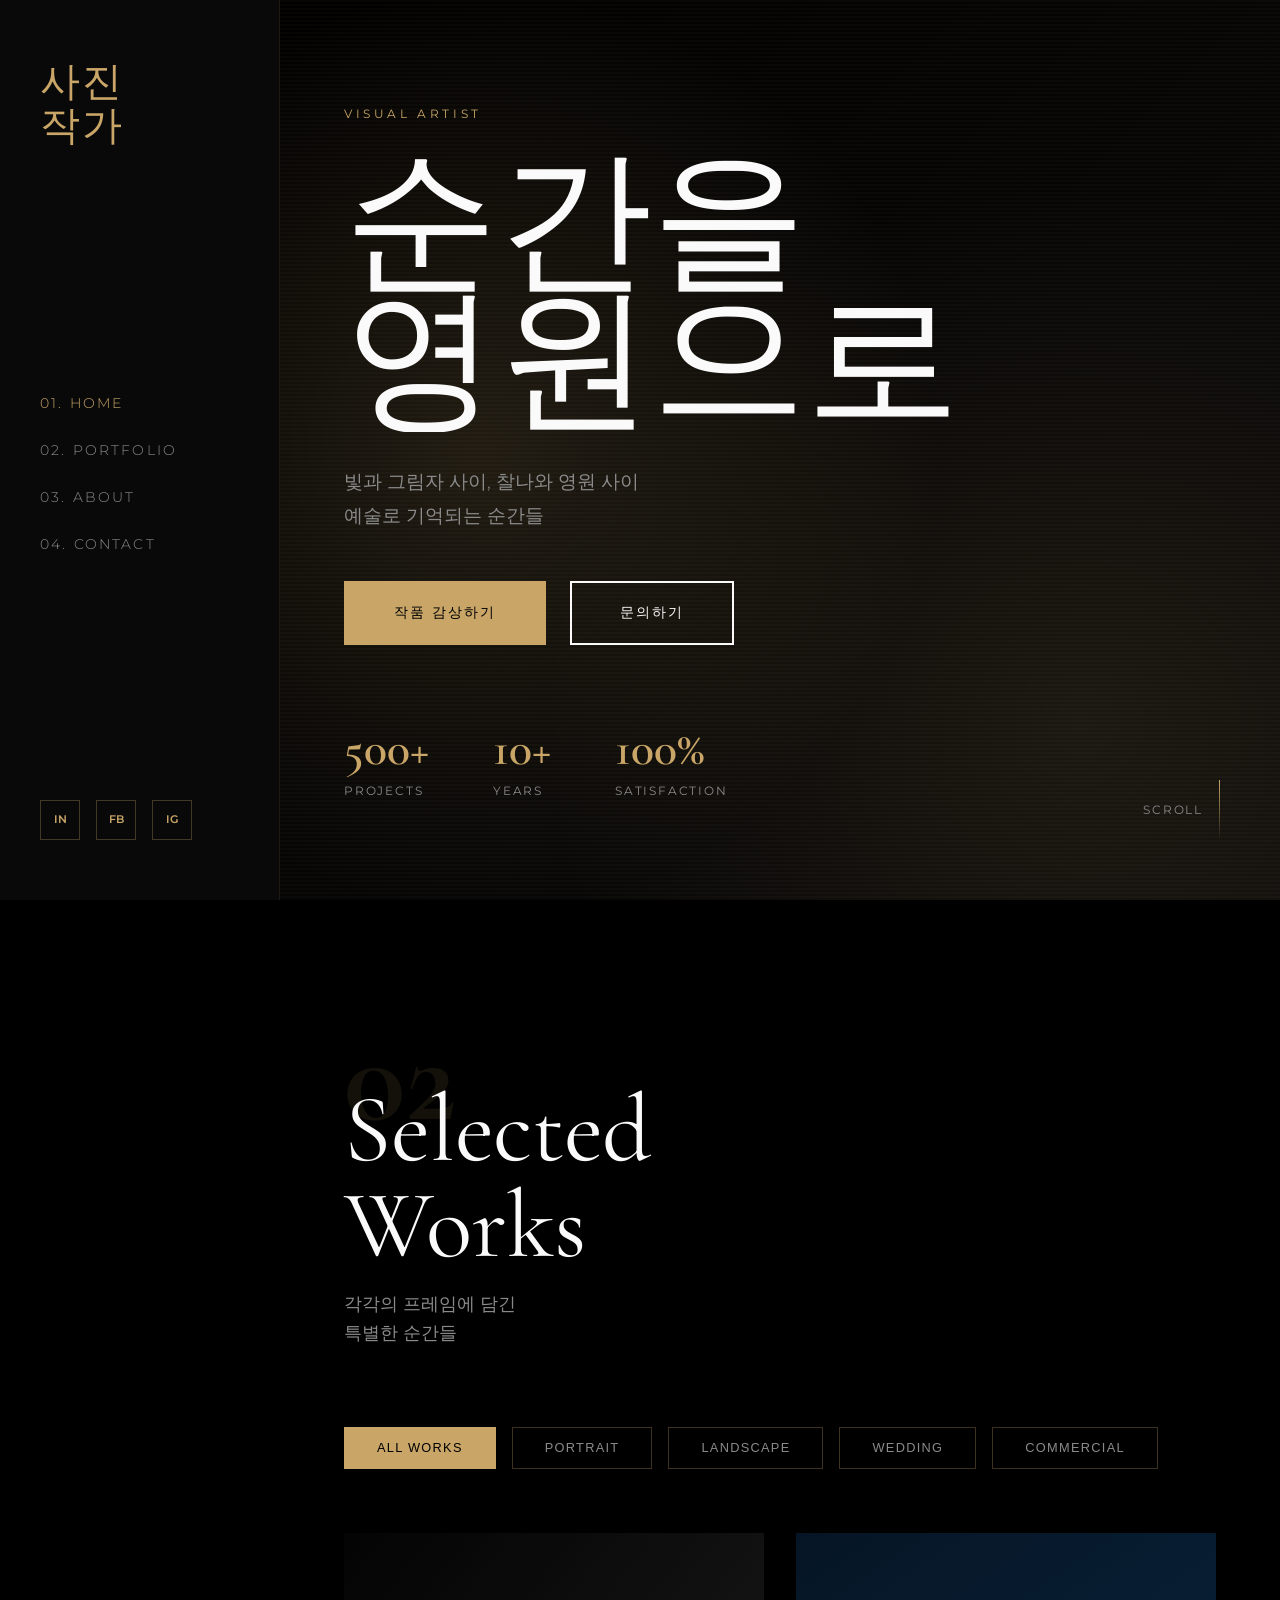
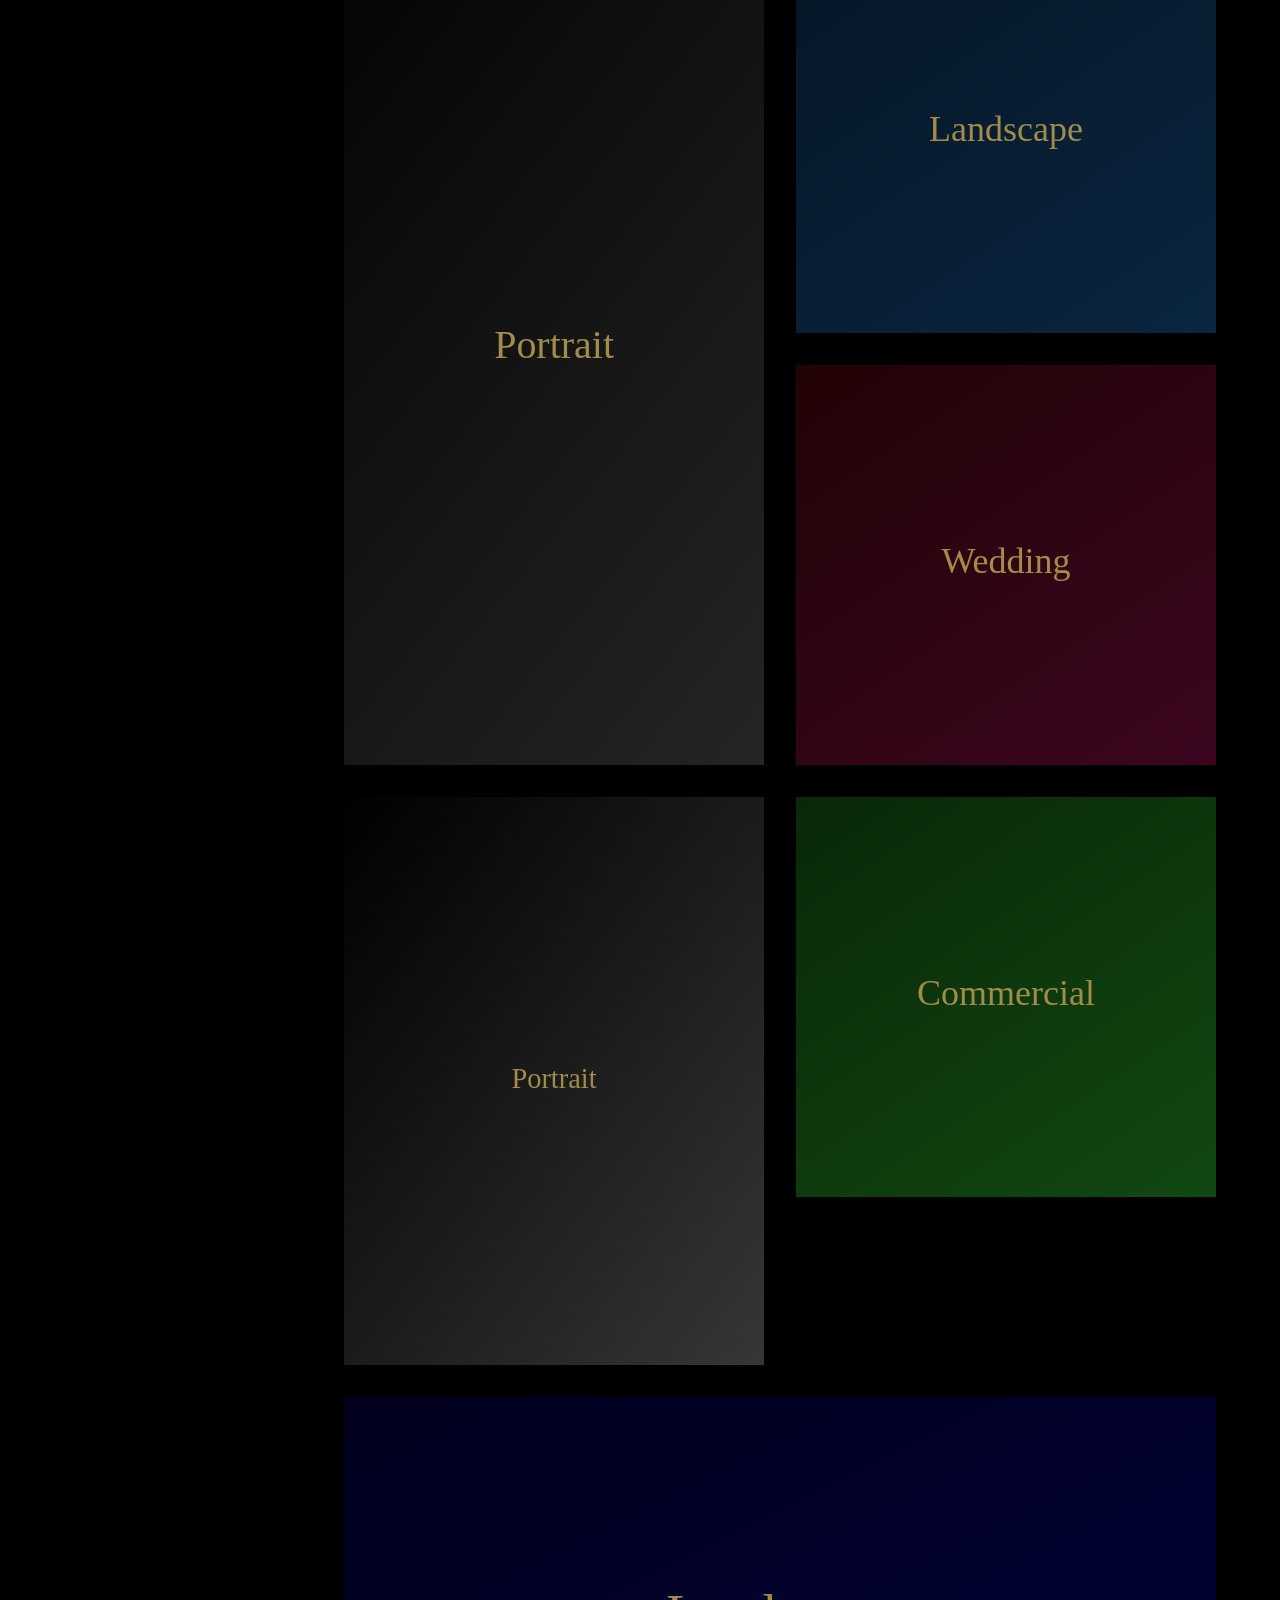
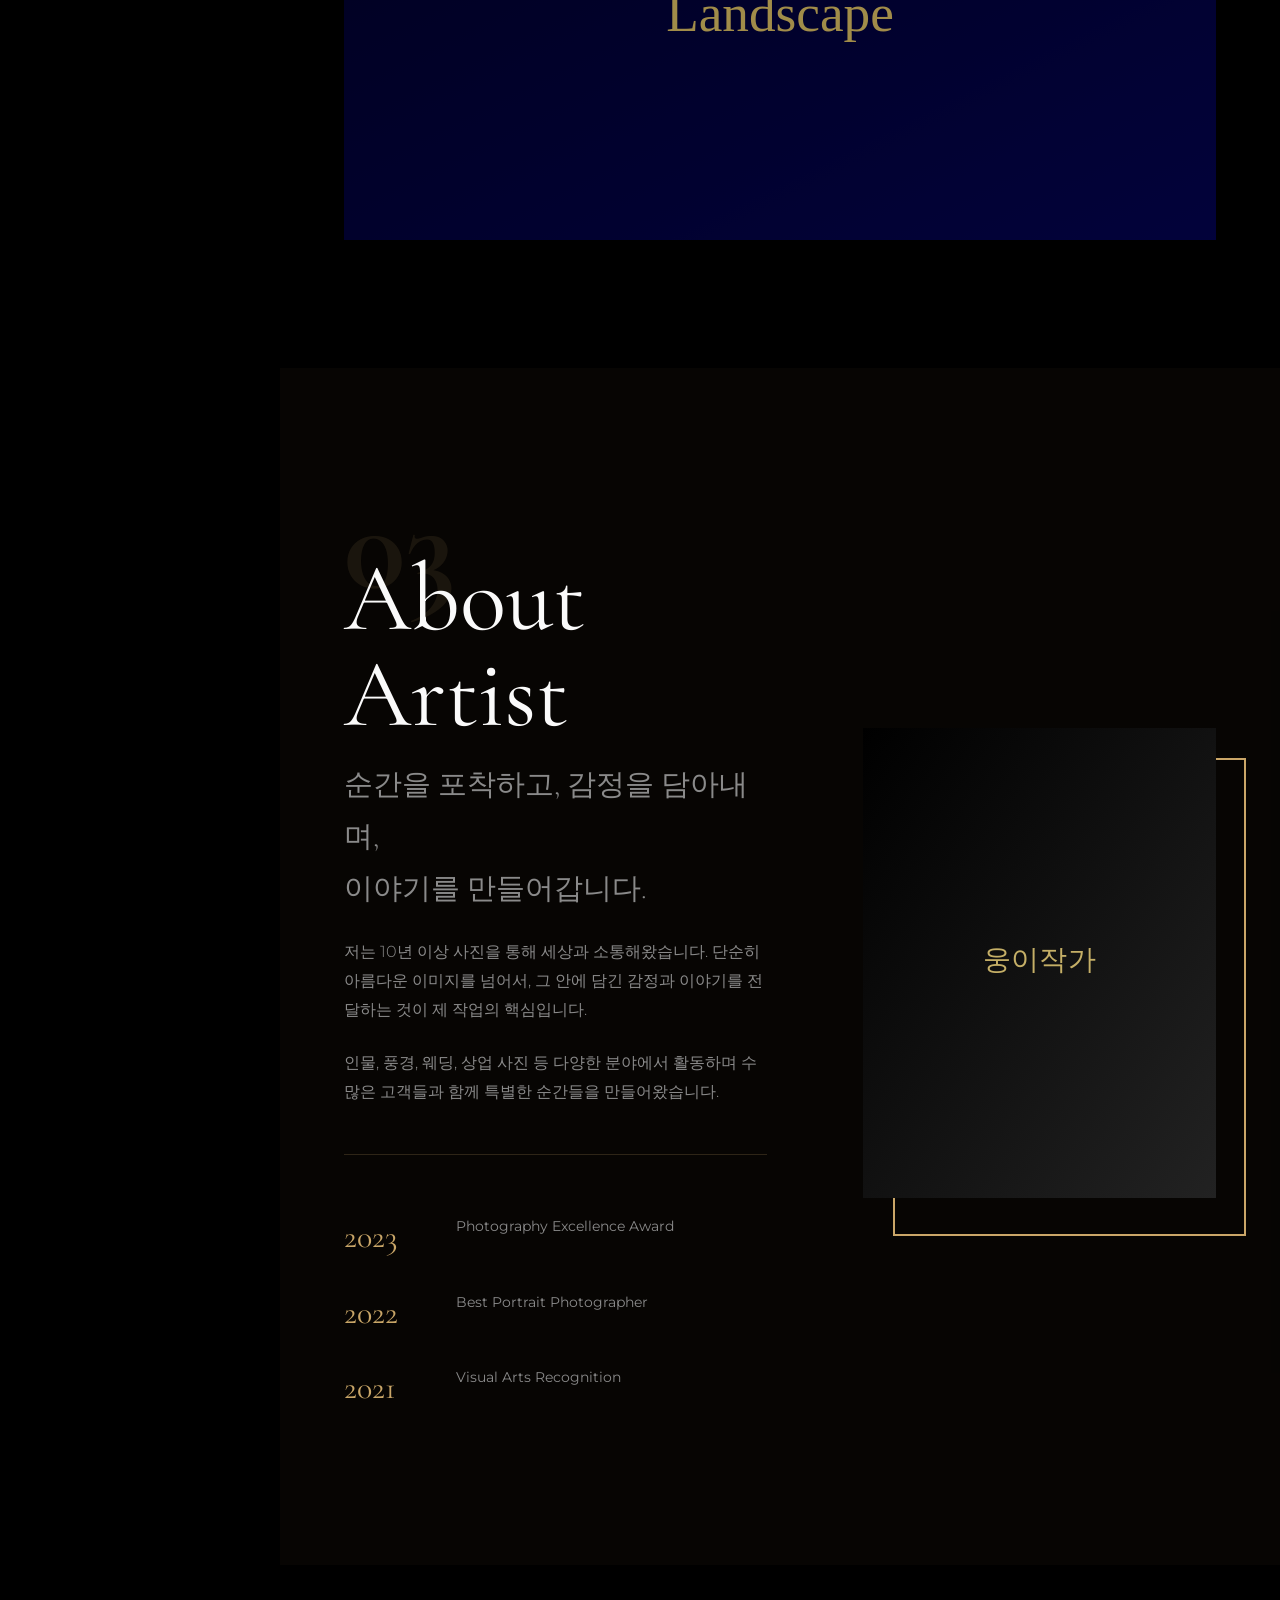
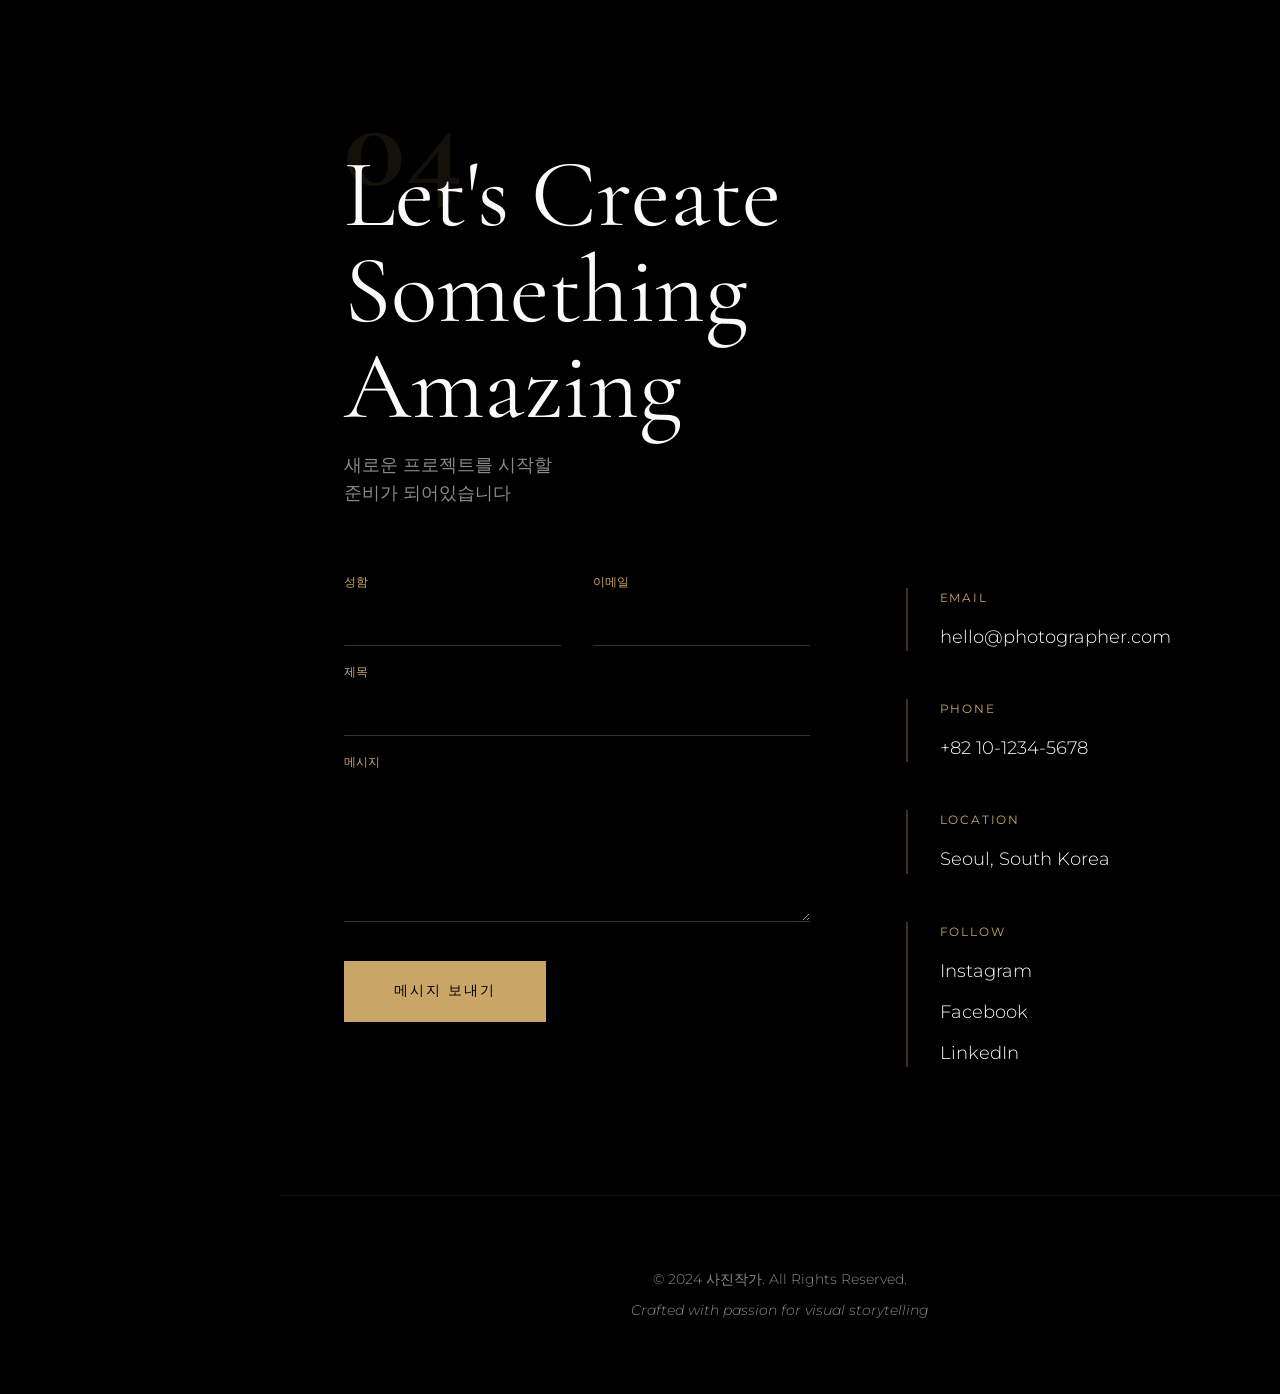
==== commit 2c1c6eb2: "로고 변경: 웅이작가 → 사진작가" ====
--- a/index.html
+++ b/index.html
@@ -3,8 +3,8 @@
 <head>
     <meta charset="UTF-8">
     <meta name="viewport" content="width=device-width, initial-scale=1.0">
-    <meta name="description" content="웅이작가 - 전문 사진작가 포트폴리오">
-    <title>웅이작가 | Premium Photography</title>
+    <meta name="description" content="사진작가 - 전문 사진작가 포트폴리오">
+    <title>사진작가 | Premium Photography</title>
 
     <!-- Google Fonts -->
     <link rel="preconnect" href="https://fonts.googleapis.com">
@@ -17,7 +17,7 @@
     <!-- 로딩 스크린 -->
     <div class="loader">
         <div class="loader-content">
-            <h1 class="loader-title">웅이작가</h1>
+            <h1 class="loader-title">사진작가</h1>
             <div class="loader-bar"></div>
         </div>
     </div>
@@ -25,7 +25,7 @@
     <!-- 사이드 네비게이션 -->
     <nav class="sidebar">
         <div class="sidebar-logo">
-            <h1>웅이<br>작가</h1>
+            <h1>사진<br>작가</h1>
         </div>
         <ul class="sidebar-menu">
             <li><a href="#home" class="sidebar-link active">01. Home</a></li>
@@ -42,7 +42,7 @@
 
     <!-- 모바일 헤더 -->
     <header class="mobile-header">
-        <div class="mobile-logo">웅이작가</div>
+        <div class="mobile-logo">사진작가</div>
         <button class="mobile-toggle">
             <span></span>
             <span></span>
@@ -214,7 +214,7 @@
                     </div>
                 </div>
                 <div class="about-image">
-                    <img src="https://images.unsplash.com/photo-1507003211169-0a1dd7228f2d?w=600&h=800&fit=crop" alt="웅이작가" onerror="this.src='data:image/svg+xml,%3Csvg xmlns=%22http://www.w3.org/2000/svg%22 width=%22600%22 height=%22800%22%3E%3Cdefs%3E%3ClinearGradient id=%22g7%22 x1=%220%25%22 y1=%220%25%22 x2=%22100%25%22 y2=%22100%25%22%3E%3Cstop offset=%220%25%22 style=%22stop-color:%23000;stop-opacity:1%22/%3E%3Cstop offset=%22100%25%22 style=%22stop-color:%23222;stop-opacity:1%22/%3E%3C/linearGradient%3E%3C/defs%3E%3Crect width=%22600%22 height=%22800%22 fill=%22url(%23g7)%22/%3E%3Ctext x=%2250%25%22 y=%2250%25%22 dominant-baseline=%22middle%22 text-anchor=%22middle%22 font-family=%22serif%22 font-size=%2248%22 fill=%22%23d4af37%22%3E웅이작가%3C/text%3E%3C/svg%3E'">
+                    <img src="https://images.unsplash.com/photo-1507003211169-0a1dd7228f2d?w=600&h=800&fit=crop" alt="사진작가" onerror="this.src='data:image/svg+xml,%3Csvg xmlns=%22http://www.w3.org/2000/svg%22 width=%22600%22 height=%22800%22%3E%3Cdefs%3E%3ClinearGradient id=%22g7%22 x1=%220%25%22 y1=%220%25%22 x2=%22100%25%22 y2=%22100%25%22%3E%3Cstop offset=%220%25%22 style=%22stop-color:%23000;stop-opacity:1%22/%3E%3Cstop offset=%22100%25%22 style=%22stop-color:%23222;stop-opacity:1%22/%3E%3C/linearGradient%3E%3C/defs%3E%3Crect width=%22600%22 height=%22800%22 fill=%22url(%23g7)%22/%3E%3Ctext x=%2250%25%22 y=%2250%25%22 dominant-baseline=%22middle%22 text-anchor=%22middle%22 font-family=%22serif%22 font-size=%2248%22 fill=%22%23d4af37%22%3E웅이작가%3C/text%3E%3C/svg%3E'">
                     <div class="about-image-border"></div>
                 </div>
             </div>
@@ -284,7 +284,7 @@
         <!-- Footer -->
         <footer class="footer-modern">
             <div class="footer-content">
-                <p>&copy; 2024 웅이작가. All Rights Reserved.</p>
+                <p>&copy; 2024 사진작가. All Rights Reserved.</p>
                 <p class="footer-subtitle">Crafted with passion for visual storytelling</p>
             </div>
         </footer>
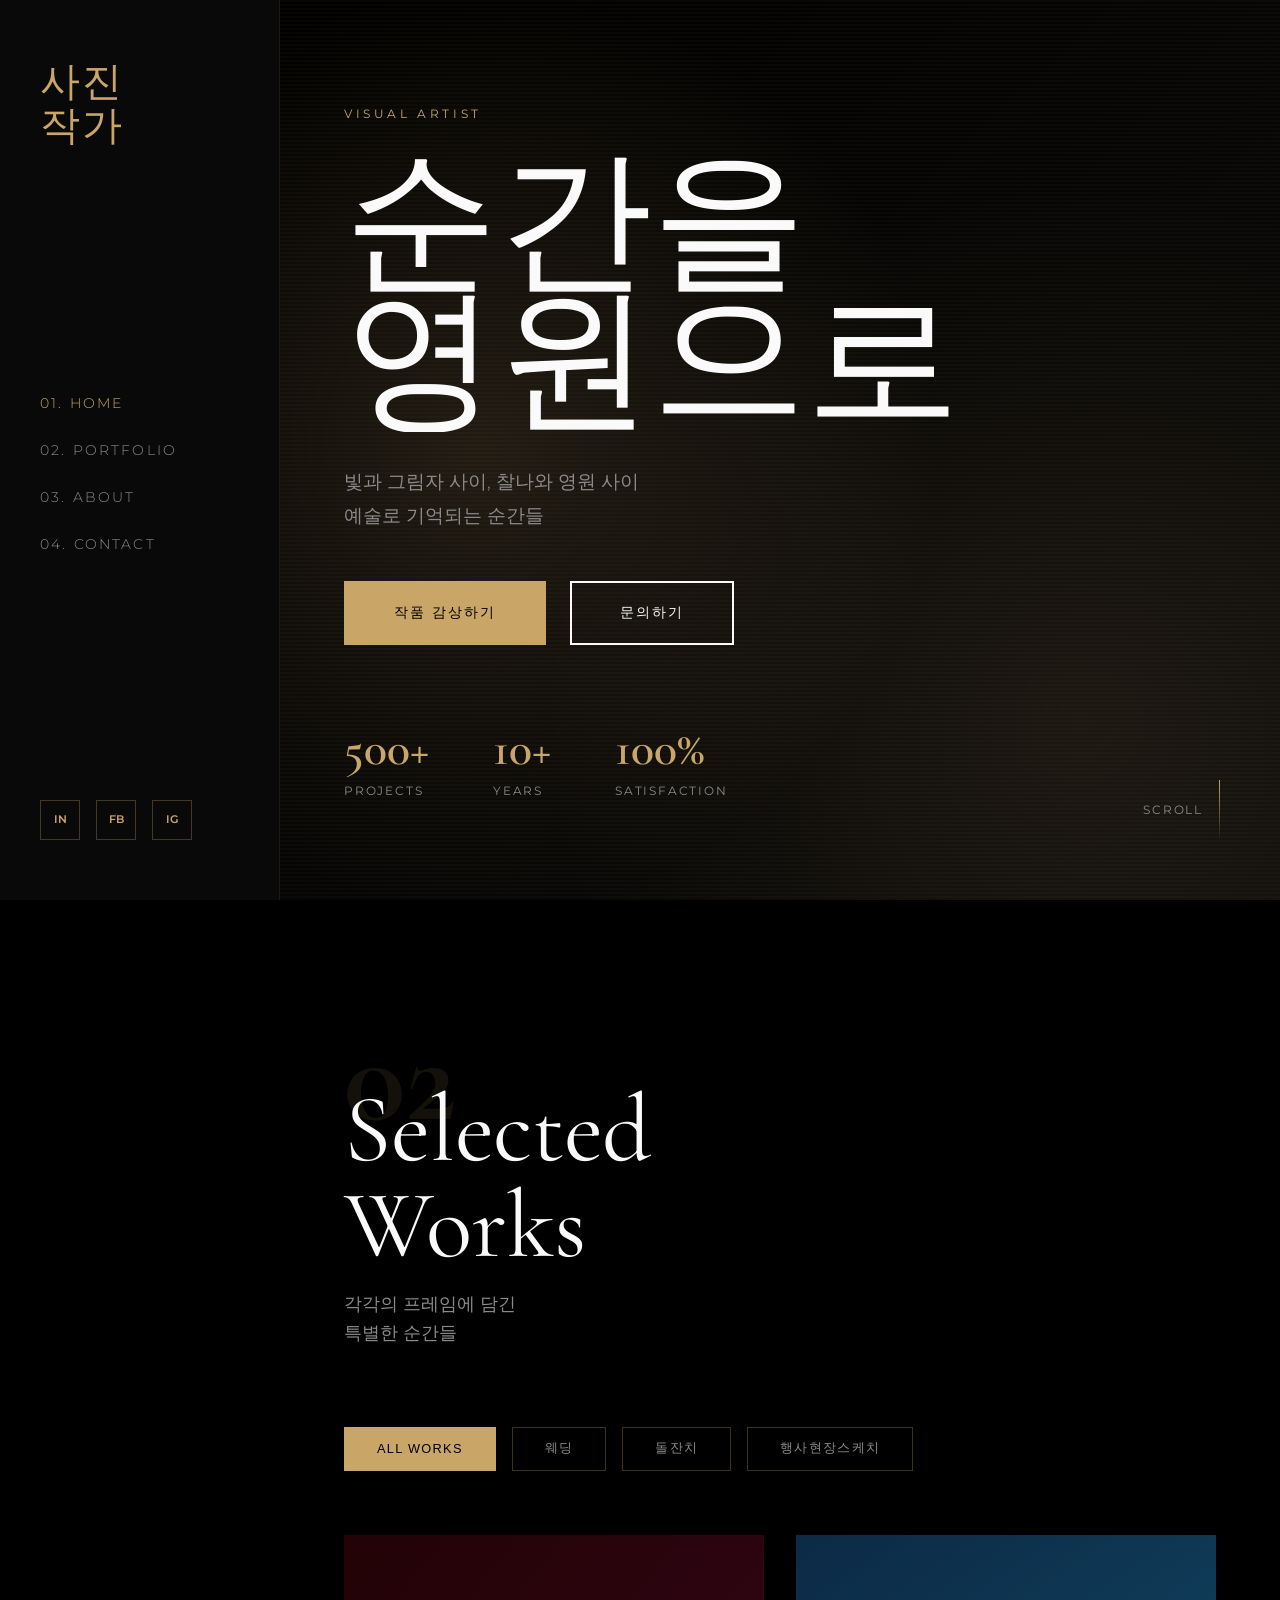
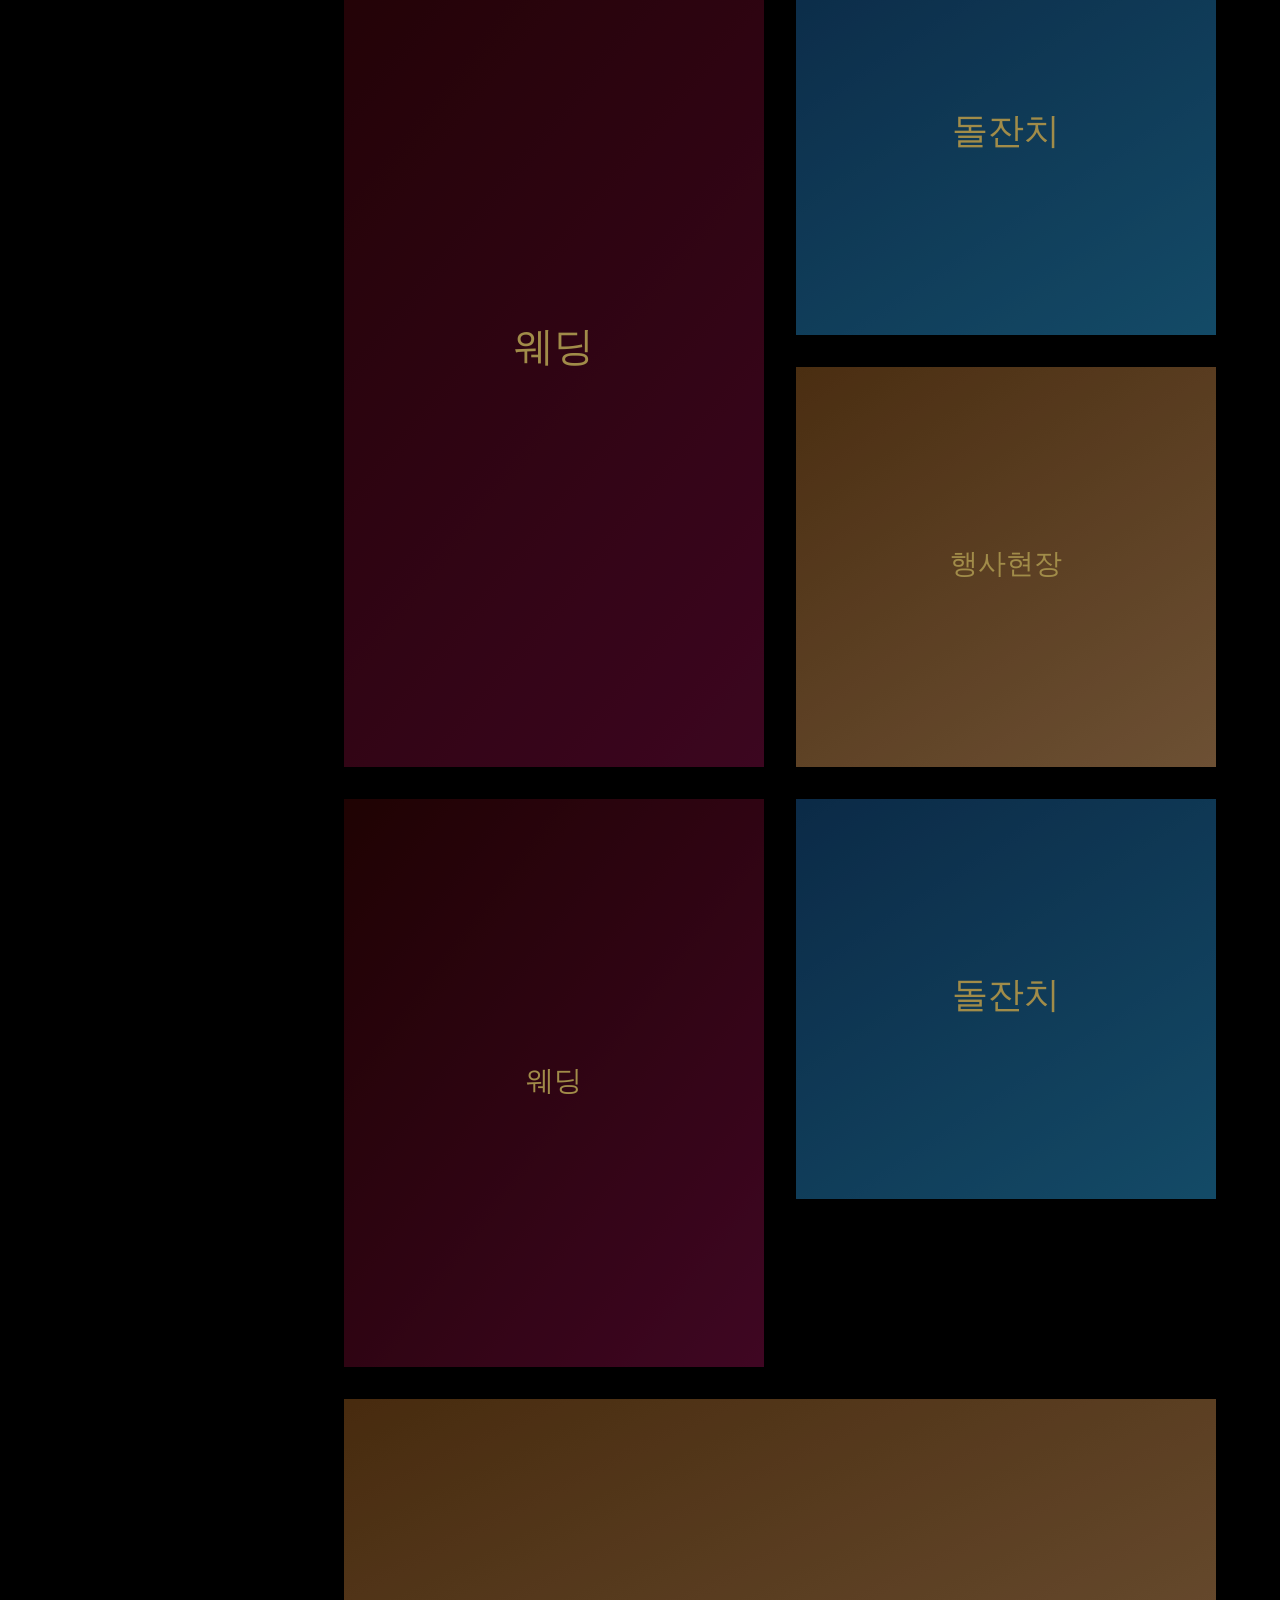
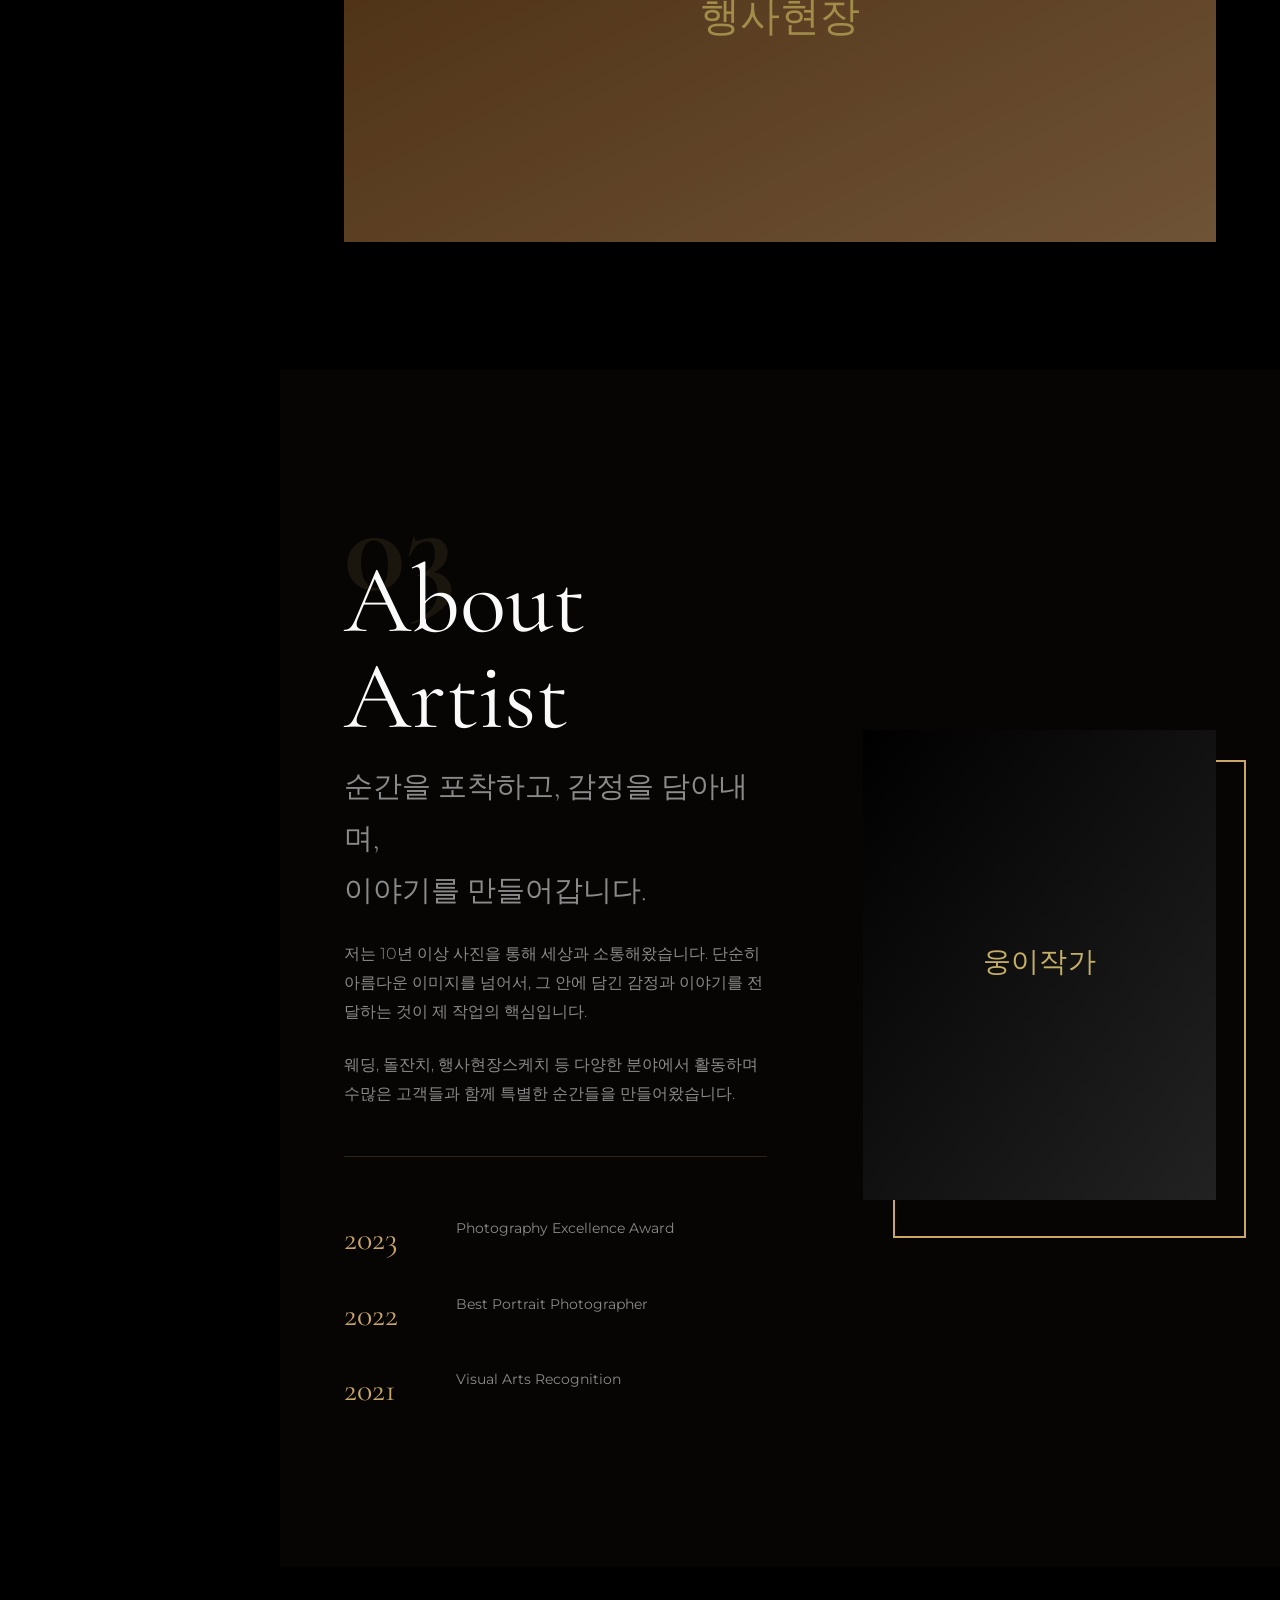
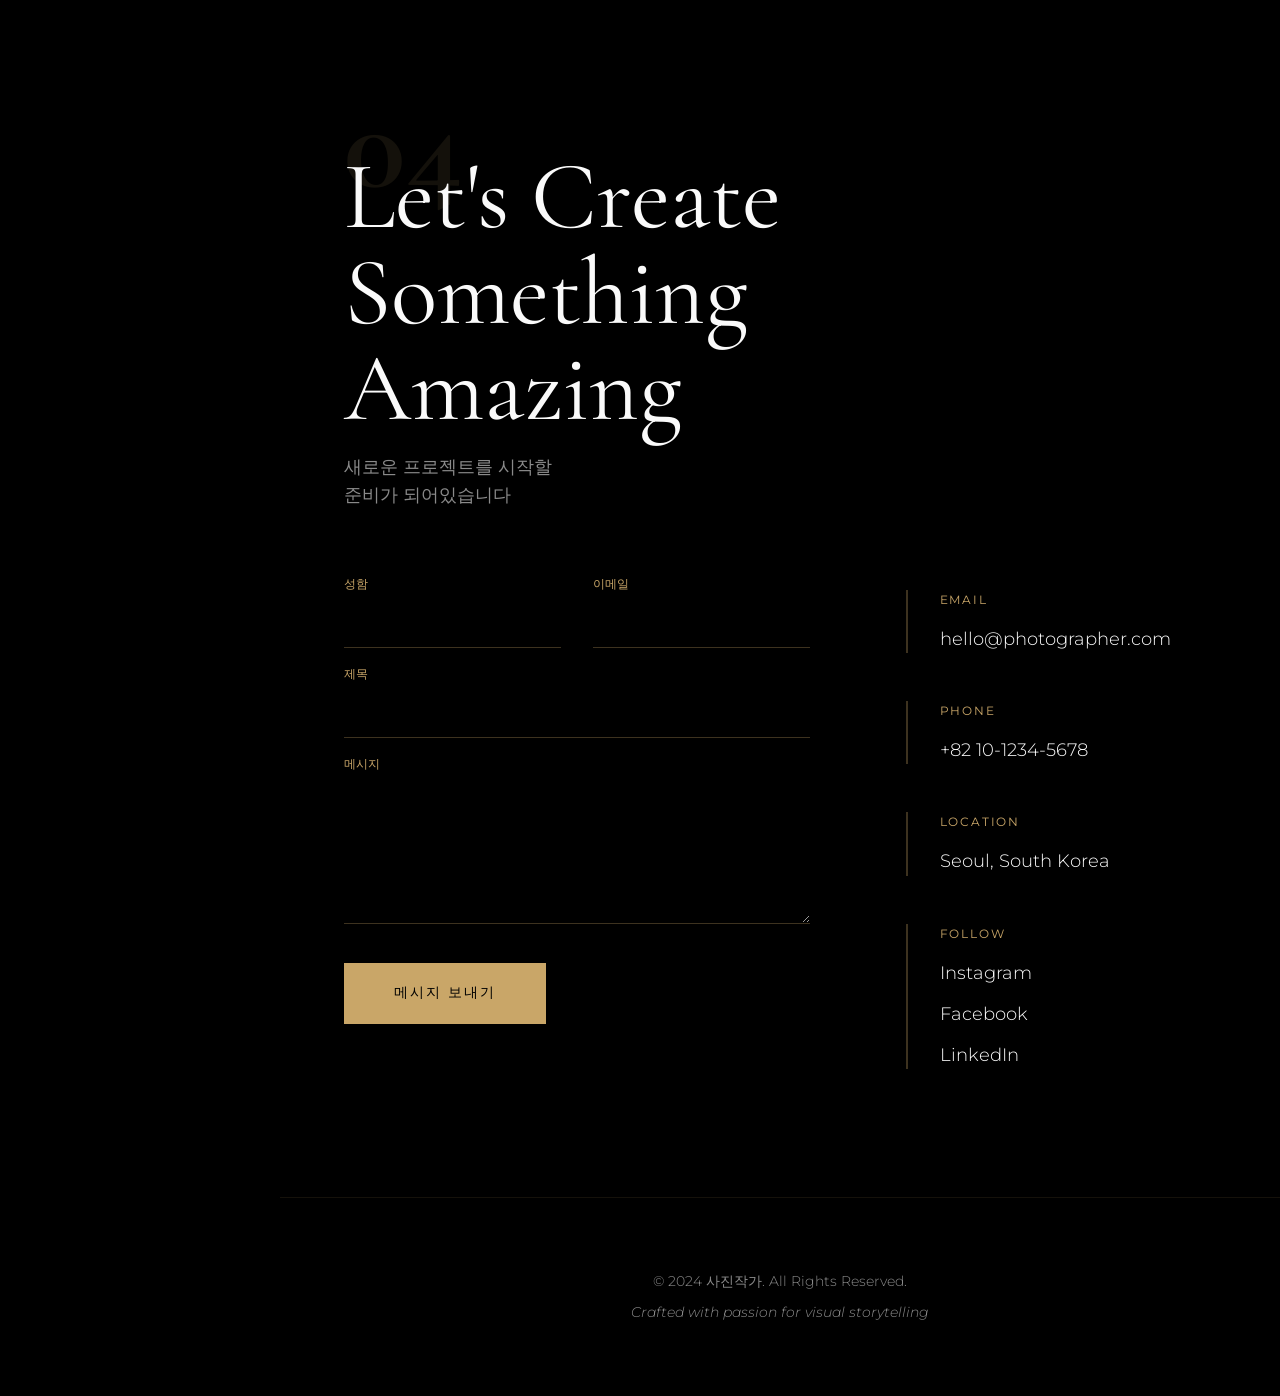
==== commit 297247b6: "실제 카테고리로 변경: 웨딩, 돌잔치, 행사현장스케치 ✨ 변경사항: - 포트폴리오 필터: 웨딩 / 돌잔치 / 행사현장스케치 - 포트폴리오 아이템 6개 모두 실제 카테고리로 수정 -" ====
--- a/index.html
+++ b/index.html
@@ -105,71 +105,74 @@
 
             <div class="portfolio-filters-modern">
                 <button class="filter-modern active" data-filter="all">All Works</button>
-                <button class="filter-modern" data-filter="portrait">Portrait</button>
-                <button class="filter-modern" data-filter="landscape">Landscape</button>
-                <button class="filter-modern" data-filter="wedding">Wedding</button>
-                <button class="filter-modern" data-filter="commercial">Commercial</button>
+                <button class="filter-modern" data-filter="wedding">웨딩</button>
+                <button class="filter-modern" data-filter="dol">돌잔치</button>
+                <button class="filter-modern" data-filter="event">행사현장스케치</button>
             </div>
 
             <div class="portfolio-masonry">
-                <!-- 큰 아이템 -->
-                <div class="masonry-item large" data-category="portrait">
-                    <div class="masonry-image">
-                        <img src="https://images.unsplash.com/photo-1494790108377-be9c29b29330?w=800&h=1000&fit=crop" alt="Portrait" onerror="this.src='data:image/svg+xml,%3Csvg xmlns=%22http://www.w3.org/2000/svg%22 width=%22800%22 height=%221000%22%3E%3Cdefs%3E%3ClinearGradient id=%22g%22 x1=%220%25%22 y1=%220%25%22 x2=%22100%25%22 y2=%22100%25%22%3E%3Cstop offset=%220%25%22 style=%22stop-color:%23000;stop-opacity:1%22/%3E%3Cstop offset=%22100%25%22 style=%22stop-color:%23333;stop-opacity:1%22/%3E%3C/linearGradient%3E%3C/defs%3E%3Crect width=%22800%22 height=%221000%22 fill=%22url(%23g)%22/%3E%3Ctext x=%2250%25%22 y=%2250%25%22 dominant-baseline=%22middle%22 text-anchor=%22middle%22 font-family=%22serif%22 font-size=%2248%22 fill=%22%23d4af37%22%3EPortrait%3C/text%3E%3C/svg%3E'">
-                        <div class="masonry-overlay">
-                            <span class="masonry-category">Portrait</span>
-                            <h3 class="masonry-title">인물의 정수</h3>
-                        </div>
-                    </div>
-                </div>
-
-                <!-- 일반 아이템들 -->
-                <div class="masonry-item" data-category="landscape">
-                    <div class="masonry-image">
-                        <img src="https://images.unsplash.com/photo-1506905925346-21bda4d32df4?w=600&h=400&fit=crop" alt="Landscape" onerror="this.src='data:image/svg+xml,%3Csvg xmlns=%22http://www.w3.org/2000/svg%22 width=%22600%22 height=%22400%22%3E%3Cdefs%3E%3ClinearGradient id=%22g2%22 x1=%220%25%22 y1=%220%25%22 x2=%22100%25%22 y2=%22100%25%22%3E%3Cstop offset=%220%25%22 style=%22stop-color:%23001a33;stop-opacity:1%22/%3E%3Cstop offset=%22100%25%22 style=%22stop-color:%23003366;stop-opacity:1%22/%3E%3C/linearGradient%3E%3C/defs%3E%3Crect width=%22600%22 height=%22400%22 fill=%22url(%23g2)%22/%3E%3Ctext x=%2250%25%22 y=%2250%25%22 dominant-baseline=%22middle%22 text-anchor=%22middle%22 font-family=%22serif%22 font-size=%2236%22 fill=%22%23d4af37%22%3ELandscape%3C/text%3E%3C/svg%3E'">
-                        <div class="masonry-overlay">
-                            <span class="masonry-category">Landscape</span>
-                            <h3 class="masonry-title">자연의 서사</h3>
-                        </div>
-                    </div>
-                </div>
-
-                <div class="masonry-item" data-category="wedding">
-                    <div class="masonry-image">
-                        <img src="https://images.unsplash.com/photo-1519741497674-611481863552?w=600&h=400&fit=crop" alt="Wedding" onerror="this.src='data:image/svg+xml,%3Csvg xmlns=%22http://www.w3.org/2000/svg%22 width=%22600%22 height=%22400%22%3E%3Cdefs%3E%3ClinearGradient id=%22g3%22 x1=%220%25%22 y1=%220%25%22 x2=%22100%25%22 y2=%22100%25%22%3E%3Cstop offset=%220%25%22 style=%22stop-color:%23330000;stop-opacity:1%22/%3E%3Cstop offset=%22100%25%22 style=%22stop-color:%23660033;stop-opacity:1%22/%3E%3C/linearGradient%3E%3C/defs%3E%3Crect width=%22600%22 height=%22400%22 fill=%22url(%23g3)%22/%3E%3Ctext x=%2250%25%22 y=%2250%25%22 dominant-baseline=%22middle%22 text-anchor=%22middle%22 font-family=%22serif%22 font-size=%2236%22 fill=%22%23d4af37%22%3EWedding%3C/text%3E%3C/svg%3E'">
-                        <div class="masonry-overlay">
-                            <span class="masonry-category">Wedding</span>
+                <!-- 웨딩 1 (큰 아이템) -->
+                <div class="masonry-item large" data-category="wedding">
+                    <div class="masonry-image">
+                        <img src="https://images.unsplash.com/photo-1519741497674-611481863552?w=800&h=1000&fit=crop" alt="웨딩" onerror="this.src='data:image/svg+xml,%3Csvg xmlns=%22http://www.w3.org/2000/svg%22 width=%22800%22 height=%221000%22%3E%3Cdefs%3E%3ClinearGradient id=%22g%22 x1=%220%25%22 y1=%220%25%22 x2=%22100%25%22 y2=%22100%25%22%3E%3Cstop offset=%220%25%22 style=%22stop-color:%23330000;stop-opacity:1%22/%3E%3Cstop offset=%22100%25%22 style=%22stop-color:%23660033;stop-opacity:1%22/%3E%3C/linearGradient%3E%3C/defs%3E%3Crect width=%22800%22 height=%221000%22 fill=%22url(%23g)%22/%3E%3Ctext x=%2250%25%22 y=%2250%25%22 dominant-baseline=%22middle%22 text-anchor=%22middle%22 font-family=%22serif%22 font-size=%2248%22 fill=%22%23d4af37%22%3E웨딩%3C/text%3E%3C/svg%3E'">
+                        <div class="masonry-overlay">
+                            <span class="masonry-category">웨딩</span>
                             <h3 class="masonry-title">영원한 약속</h3>
                         </div>
                     </div>
                 </div>
 
-                <div class="masonry-item tall" data-category="portrait">
-                    <div class="masonry-image">
-                        <img src="https://images.unsplash.com/photo-1531746020798-e6953c6e8e04?w=600&h=800&fit=crop" alt="Portrait" onerror="this.src='data:image/svg+xml,%3Csvg xmlns=%22http://www.w3.org/2000/svg%22 width=%22600%22 height=%22800%22%3E%3Cdefs%3E%3ClinearGradient id=%22g4%22 x1=%220%25%22 y1=%220%25%22 x2=%22100%25%22 y2=%22100%25%22%3E%3Cstop offset=%220%25%22 style=%22stop-color:%23000;stop-opacity:1%22/%3E%3Cstop offset=%22100%25%22 style=%22stop-color:%23444;stop-opacity:1%22/%3E%3C/linearGradient%3E%3C/defs%3E%3Crect width=%22600%22 height=%22800%22 fill=%22url(%23g4)%22/%3E%3Ctext x=%2250%25%22 y=%2250%25%22 dominant-baseline=%22middle%22 text-anchor=%22middle%22 font-family=%22serif%22 font-size=%2240%22 fill=%22%23d4af37%22%3EPortrait%3C/text%3E%3C/svg%3E'">
-                        <div class="masonry-overlay">
-                            <span class="masonry-category">Portrait</span>
-                            <h3 class="masonry-title">감성 초상</h3>
-                        </div>
-                    </div>
-                </div>
-
-                <div class="masonry-item" data-category="commercial">
-                    <div class="masonry-image">
-                        <img src="https://images.unsplash.com/photo-1542291026-7eec264c27ff?w=600&h=400&fit=crop" alt="Commercial" onerror="this.src='data:image/svg+xml,%3Csvg xmlns=%22http://www.w3.org/2000/svg%22 width=%22600%22 height=%22400%22%3E%3Cdefs%3E%3ClinearGradient id=%22g5%22 x1=%220%25%22 y1=%220%25%22 x2=%22100%25%22 y2=%22100%25%22%3E%3Cstop offset=%220%25%22 style=%22stop-color:%23003300;stop-opacity:1%22/%3E%3Cstop offset=%22100%25%22 style=%22stop-color:%23006600;stop-opacity:1%22/%3E%3C/linearGradient%3E%3C/defs%3E%3Crect width=%22600%22 height=%22400%22 fill=%22url(%23g5)%22/%3E%3Ctext x=%2250%25%22 y=%2250%25%22 dominant-baseline=%22middle%22 text-anchor=%22middle%22 font-family=%22serif%22 font-size=%2236%22 fill=%22%23d4af37%22%3ECommercial%3C/text%3E%3C/svg%3E'">
-                        <div class="masonry-overlay">
-                            <span class="masonry-category">Commercial</span>
-                            <h3 class="masonry-title">브랜드 스토리</h3>
-                        </div>
-                    </div>
-                </div>
-
-                <div class="masonry-item wide" data-category="landscape">
-                    <div class="masonry-image">
-                        <img src="https://images.unsplash.com/photo-1470071459604-3b5ec3a7fe05?w=800&h=400&fit=crop" alt="Landscape" onerror="this.src='data:image/svg+xml,%3Csvg xmlns=%22http://www.w3.org/2000/svg%22 width=%22800%22 height=%22400%22%3E%3Cdefs%3E%3ClinearGradient id=%22g6%22 x1=%220%25%22 y1=%220%25%22 x2=%22100%25%22 y2=%22100%25%22%3E%3Cstop offset=%220%25%22 style=%22stop-color:%23000033;stop-opacity:1%22/%3E%3Cstop offset=%22100%25%22 style=%22stop-color:%23000066;stop-opacity:1%22/%3E%3C/linearGradient%3E%3C/defs%3E%3Crect width=%22800%22 height=%22400%22 fill=%22url(%23g6)%22/%3E%3Ctext x=%2250%25%22 y=%2250%25%22 dominant-baseline=%22middle%22 text-anchor=%22middle%22 font-family=%22serif%22 font-size=%2248%22 fill=%22%23d4af37%22%3ELandscape%3C/text%3E%3C/svg%3E'">
-                        <div class="masonry-overlay">
-                            <span class="masonry-category">Landscape</span>
-                            <h3 class="masonry-title">파노라마</h3>
+                <!-- 돌잔치 1 -->
+                <div class="masonry-item" data-category="dol">
+                    <div class="masonry-image">
+                        <img src="https://images.unsplash.com/photo-1515488042361-ee00e0ddd4e4?w=600&h=400&fit=crop" alt="돌잔치" onerror="this.src='data:image/svg+xml,%3Csvg xmlns=%22http://www.w3.org/2000/svg%22 width=%22600%22 height=%22400%22%3E%3Cdefs%3E%3ClinearGradient id=%22g2%22 x1=%220%25%22 y1=%220%25%22 x2=%22100%25%22 y2=%22100%25%22%3E%3Cstop offset=%220%25%22 style=%22stop-color:%23003366;stop-opacity:1%22/%3E%3Cstop offset=%22100%25%22 style=%22stop-color:%23006699;stop-opacity:1%22/%3E%3C/linearGradient%3E%3C/defs%3E%3Crect width=%22600%22 height=%22400%22 fill=%22url(%23g2)%22/%3E%3Ctext x=%2250%25%22 y=%2250%25%22 dominant-baseline=%22middle%22 text-anchor=%22middle%22 font-family=%22serif%22 font-size=%2236%22 fill=%22%23d4af37%22%3E돌잔치%3C/text%3E%3C/svg%3E'">
+                        <div class="masonry-overlay">
+                            <span class="masonry-category">돌잔치</span>
+                            <h3 class="masonry-title">첫 생일의 기쁨</h3>
+                        </div>
+                    </div>
+                </div>
+
+                <!-- 행사현장스케치 1 -->
+                <div class="masonry-item" data-category="event">
+                    <div class="masonry-image">
+                        <img src="https://images.unsplash.com/photo-1511795409834-ef04bbd61622?w=600&h=400&fit=crop" alt="행사현장스케치" onerror="this.src='data:image/svg+xml,%3Csvg xmlns=%22http://www.w3.org/2000/svg%22 width=%22600%22 height=%22400%22%3E%3Cdefs%3E%3ClinearGradient id=%22g3%22 x1=%220%25%22 y1=%220%25%22 x2=%22100%25%22 y2=%22100%25%22%3E%3Cstop offset=%220%25%22 style=%22stop-color:%23663300;stop-opacity:1%22/%3E%3Cstop offset=%22100%25%22 style=%22stop-color:%23996633;stop-opacity:1%22/%3E%3C/linearGradient%3E%3C/defs%3E%3Crect width=%22600%22 height=%22400%22 fill=%22url(%23g3)%22/%3E%3Ctext x=%2250%25%22 y=%2250%25%22 dominant-baseline=%22middle%22 text-anchor=%22middle%22 font-family=%22serif%22 font-size=%2228%22 fill=%22%23d4af37%22%3E행사현장%3C/text%3E%3C/svg%3E'">
+                        <div class="masonry-overlay">
+                            <span class="masonry-category">행사현장스케치</span>
+                            <h3 class="masonry-title">생생한 현장의 기록</h3>
+                        </div>
+                    </div>
+                </div>
+
+                <!-- 웨딩 2 (세로 긴) -->
+                <div class="masonry-item tall" data-category="wedding">
+                    <div class="masonry-image">
+                        <img src="https://images.unsplash.com/photo-1606800052052-a08af7148866?w=600&h=800&fit=crop" alt="웨딩" onerror="this.src='data:image/svg+xml,%3Csvg xmlns=%22http://www.w3.org/2000/svg%22 width=%22600%22 height=%22800%22%3E%3Cdefs%3E%3ClinearGradient id=%22g4%22 x1=%220%25%22 y1=%220%25%22 x2=%22100%25%22 y2=%22100%25%22%3E%3Cstop offset=%220%25%22 style=%22stop-color:%23330000;stop-opacity:1%22/%3E%3Cstop offset=%22100%25%22 style=%22stop-color:%23660033;stop-opacity:1%22/%3E%3C/linearGradient%3E%3C/defs%3E%3Crect width=%22600%22 height=%22800%22 fill=%22url(%23g4)%22/%3E%3Ctext x=%2250%25%22 y=%2250%25%22 dominant-baseline=%22middle%22 text-anchor=%22middle%22 font-family=%22serif%22 font-size=%2240%22 fill=%22%23d4af37%22%3E웨딩%3C/text%3E%3C/svg%3E'">
+                        <div class="masonry-overlay">
+                            <span class="masonry-category">웨딩</span>
+                            <h3 class="masonry-title">행복한 시작</h3>
+                        </div>
+                    </div>
+                </div>
+
+                <!-- 돌잔치 2 -->
+                <div class="masonry-item" data-category="dol">
+                    <div class="masonry-image">
+                        <img src="https://images.unsplash.com/photo-1519340241574-2cec6aef0c01?w=600&h=400&fit=crop" alt="돌잔치" onerror="this.src='data:image/svg+xml,%3Csvg xmlns=%22http://www.w3.org/2000/svg%22 width=%22600%22 height=%22400%22%3E%3Cdefs%3E%3ClinearGradient id=%22g5%22 x1=%220%25%22 y1=%220%25%22 x2=%22100%25%22 y2=%22100%25%22%3E%3Cstop offset=%220%25%22 style=%22stop-color:%23003366;stop-opacity:1%22/%3E%3Cstop offset=%22100%25%22 style=%22stop-color:%23006699;stop-opacity:1%22/%3E%3C/linearGradient%3E%3C/defs%3E%3Crect width=%22600%22 height=%22400%22 fill=%22url(%23g5)%22/%3E%3Ctext x=%2250%25%22 y=%2250%25%22 dominant-baseline=%22middle%22 text-anchor=%22middle%22 font-family=%22serif%22 font-size=%2236%22 fill=%22%23d4af37%22%3E돌잔치%3C/text%3E%3C/svg%3E'">
+                        <div class="masonry-overlay">
+                            <span class="masonry-category">돌잔치</span>
+                            <h3 class="masonry-title">소중한 첫걸음</h3>
+                        </div>
+                    </div>
+                </div>
+
+                <!-- 행사현장스케치 2 (가로 넓은) -->
+                <div class="masonry-item wide" data-category="event">
+                    <div class="masonry-image">
+                        <img src="https://images.unsplash.com/photo-1540575467063-178a50c2df87?w=800&h=400&fit=crop" alt="행사현장스케치" onerror="this.src='data:image/svg+xml,%3Csvg xmlns=%22http://www.w3.org/2000/svg%22 width=%22800%22 height=%22400%22%3E%3Cdefs%3E%3ClinearGradient id=%22g6%22 x1=%220%25%22 y1=%220%25%22 x2=%22100%25%22 y2=%22100%25%22%3E%3Cstop offset=%220%25%22 style=%22stop-color:%23663300;stop-opacity:1%22/%3E%3Cstop offset=%22100%25%22 style=%22stop-color:%23996633;stop-opacity:1%22/%3E%3C/linearGradient%3E%3C/defs%3E%3Crect width=%22800%22 height=%22400%22 fill=%22url(%23g6)%22/%3E%3Ctext x=%2250%25%22 y=%2250%25%22 dominant-baseline=%22middle%22 text-anchor=%22middle%22 font-family=%22serif%22 font-size=%2236%22 fill=%22%23d4af37%22%3E행사현장%3C/text%3E%3C/svg%3E'">
+                        <div class="masonry-overlay">
+                            <span class="masonry-category">행사현장스케치</span>
+                            <h3 class="masonry-title">특별한 순간들</h3>
                         </div>
                     </div>
                 </div>
@@ -193,7 +196,7 @@
                             이야기를 전달하는 것이 제 작업의 핵심입니다.
                         </p>
                         <p>
-                            인물, 풍경, 웨딩, 상업 사진 등 다양한 분야에서
+                            웨딩, 돌잔치, 행사현장스케치 등 다양한 분야에서
                             활동하며 수많은 고객들과 함께 특별한 순간들을
                             만들어왔습니다.
                         </p>
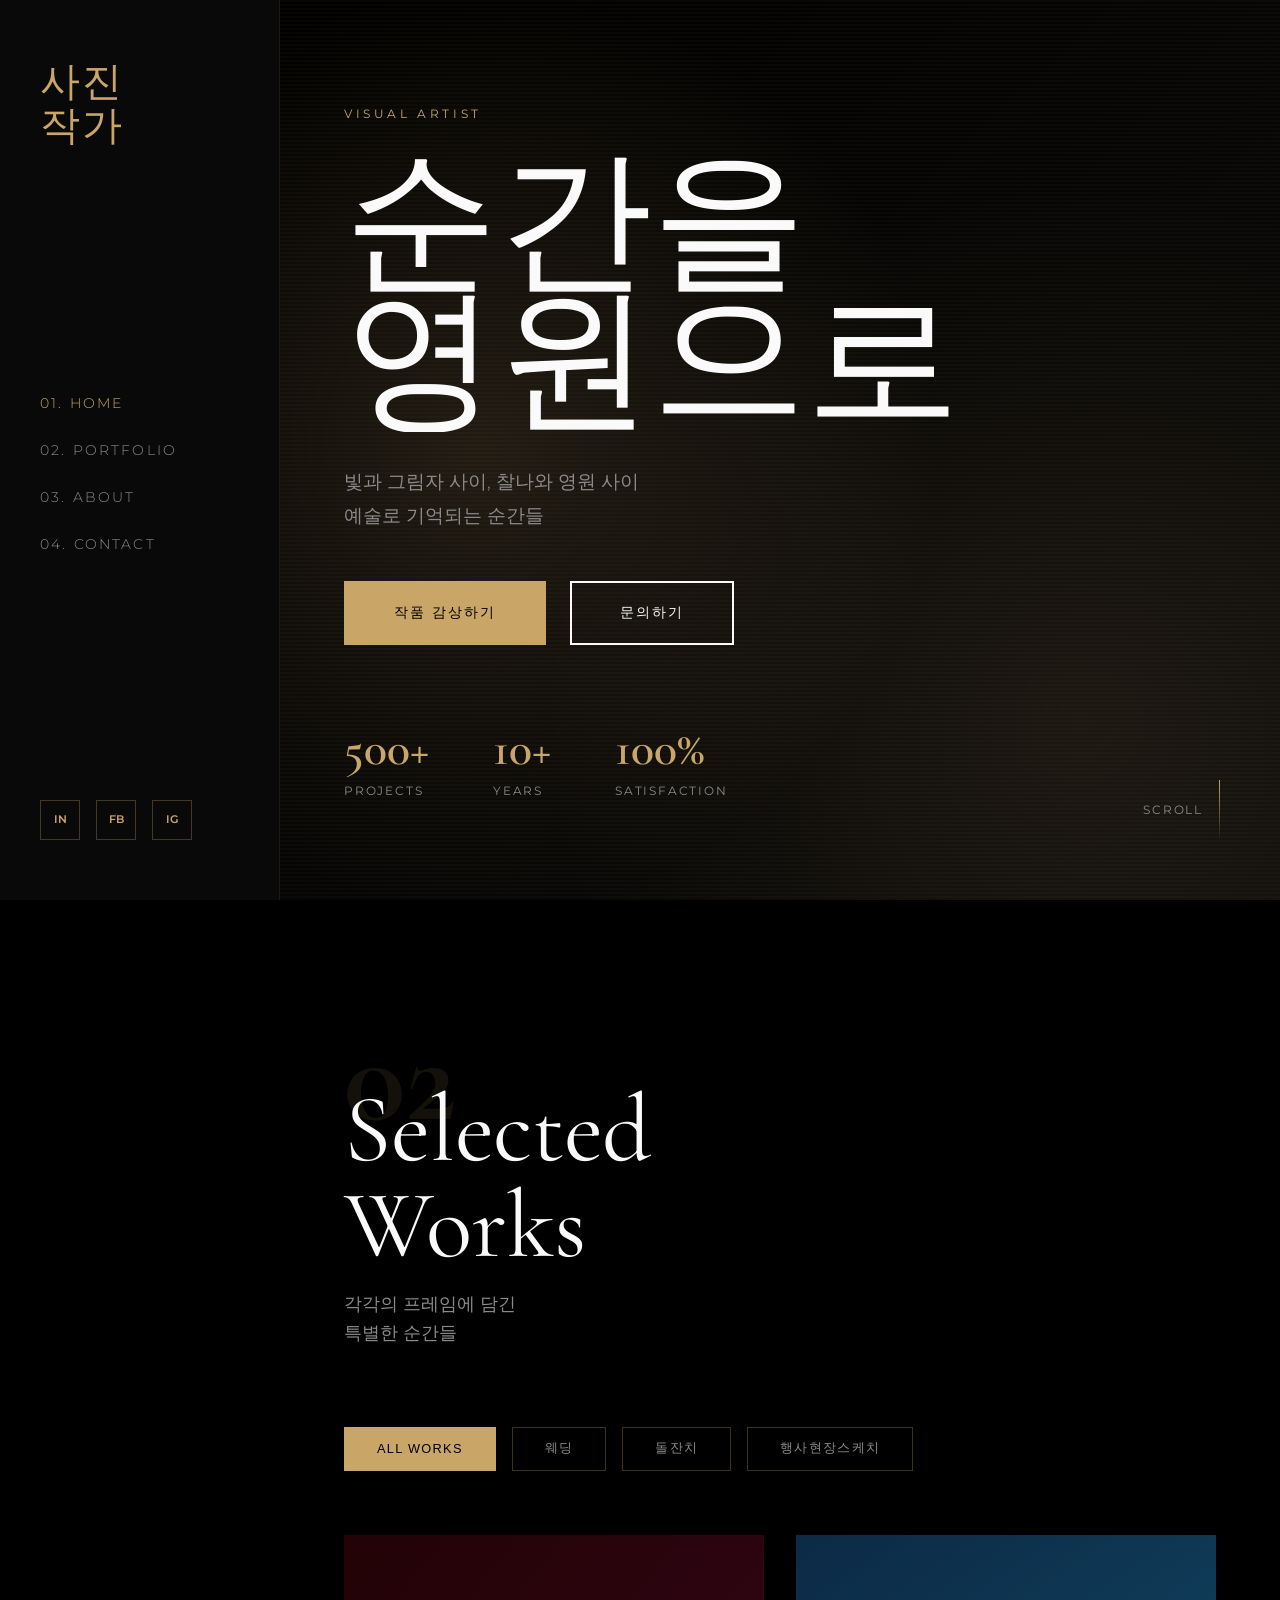
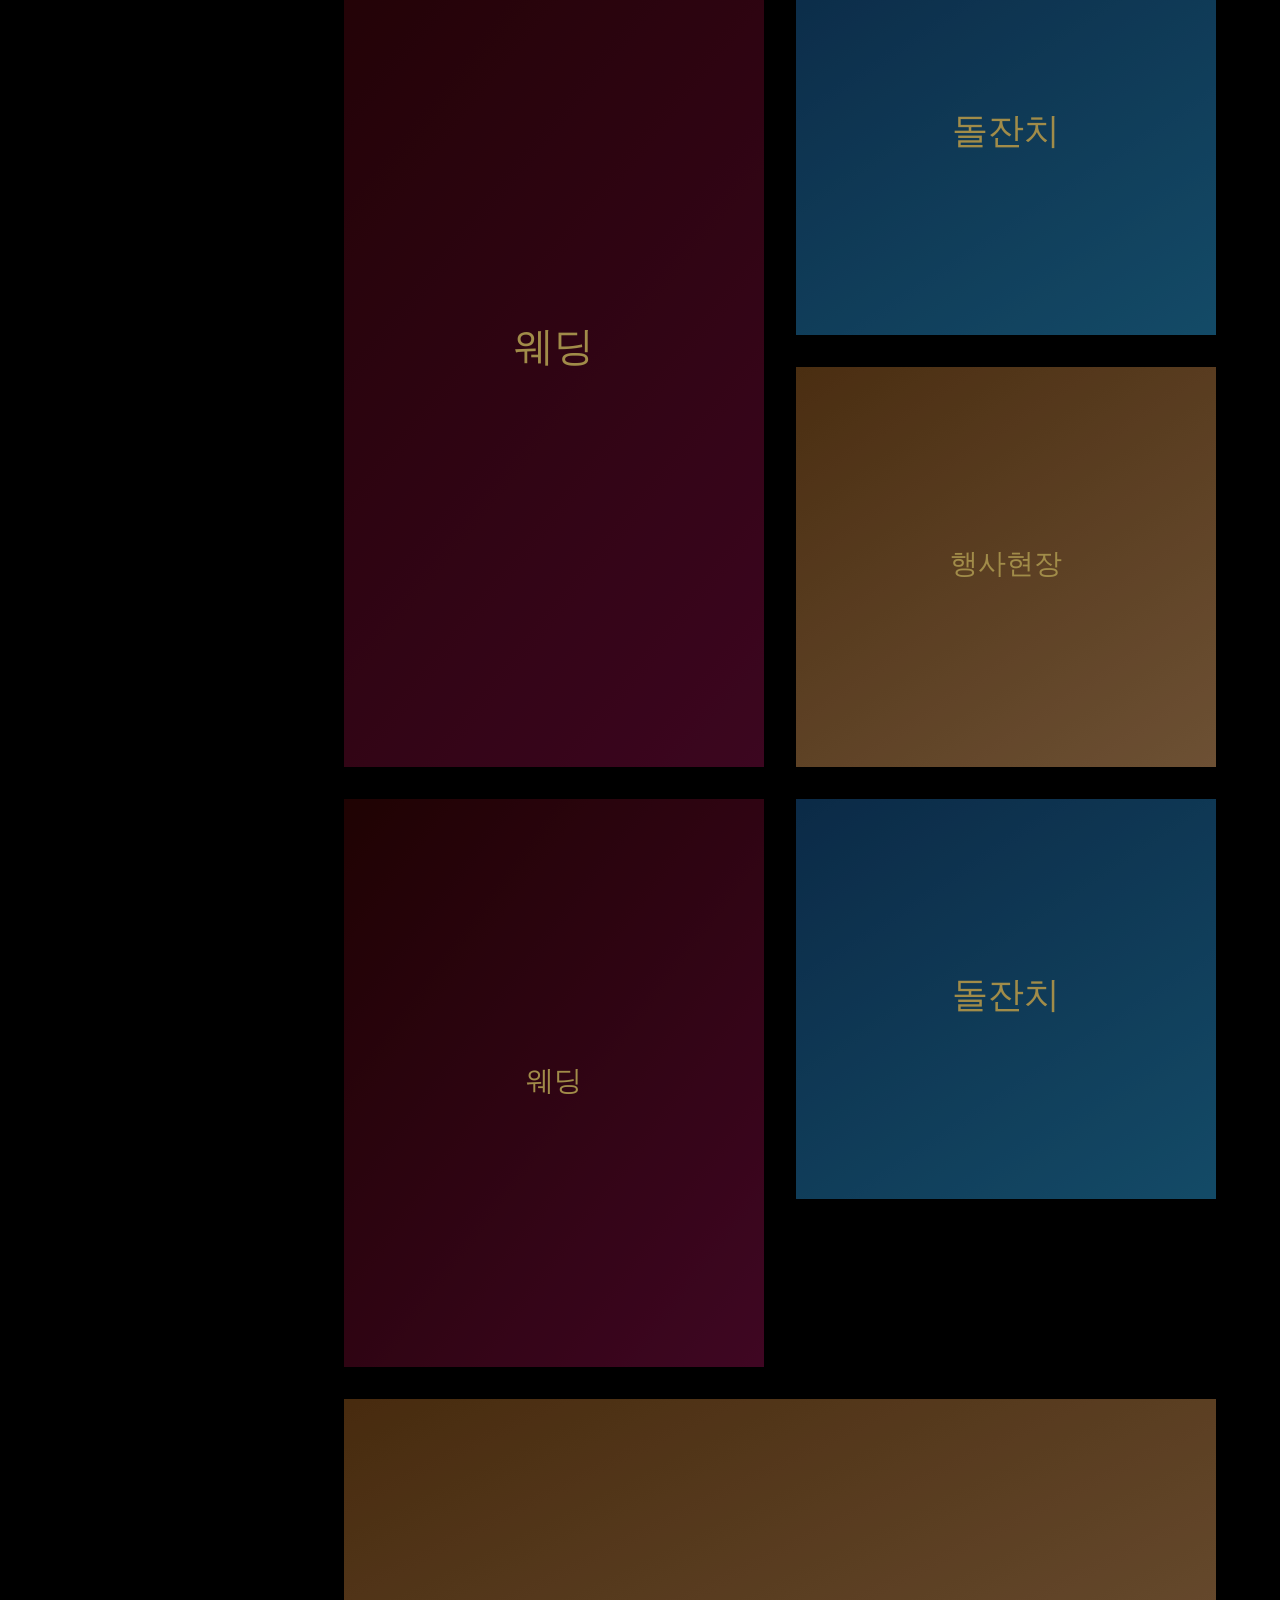
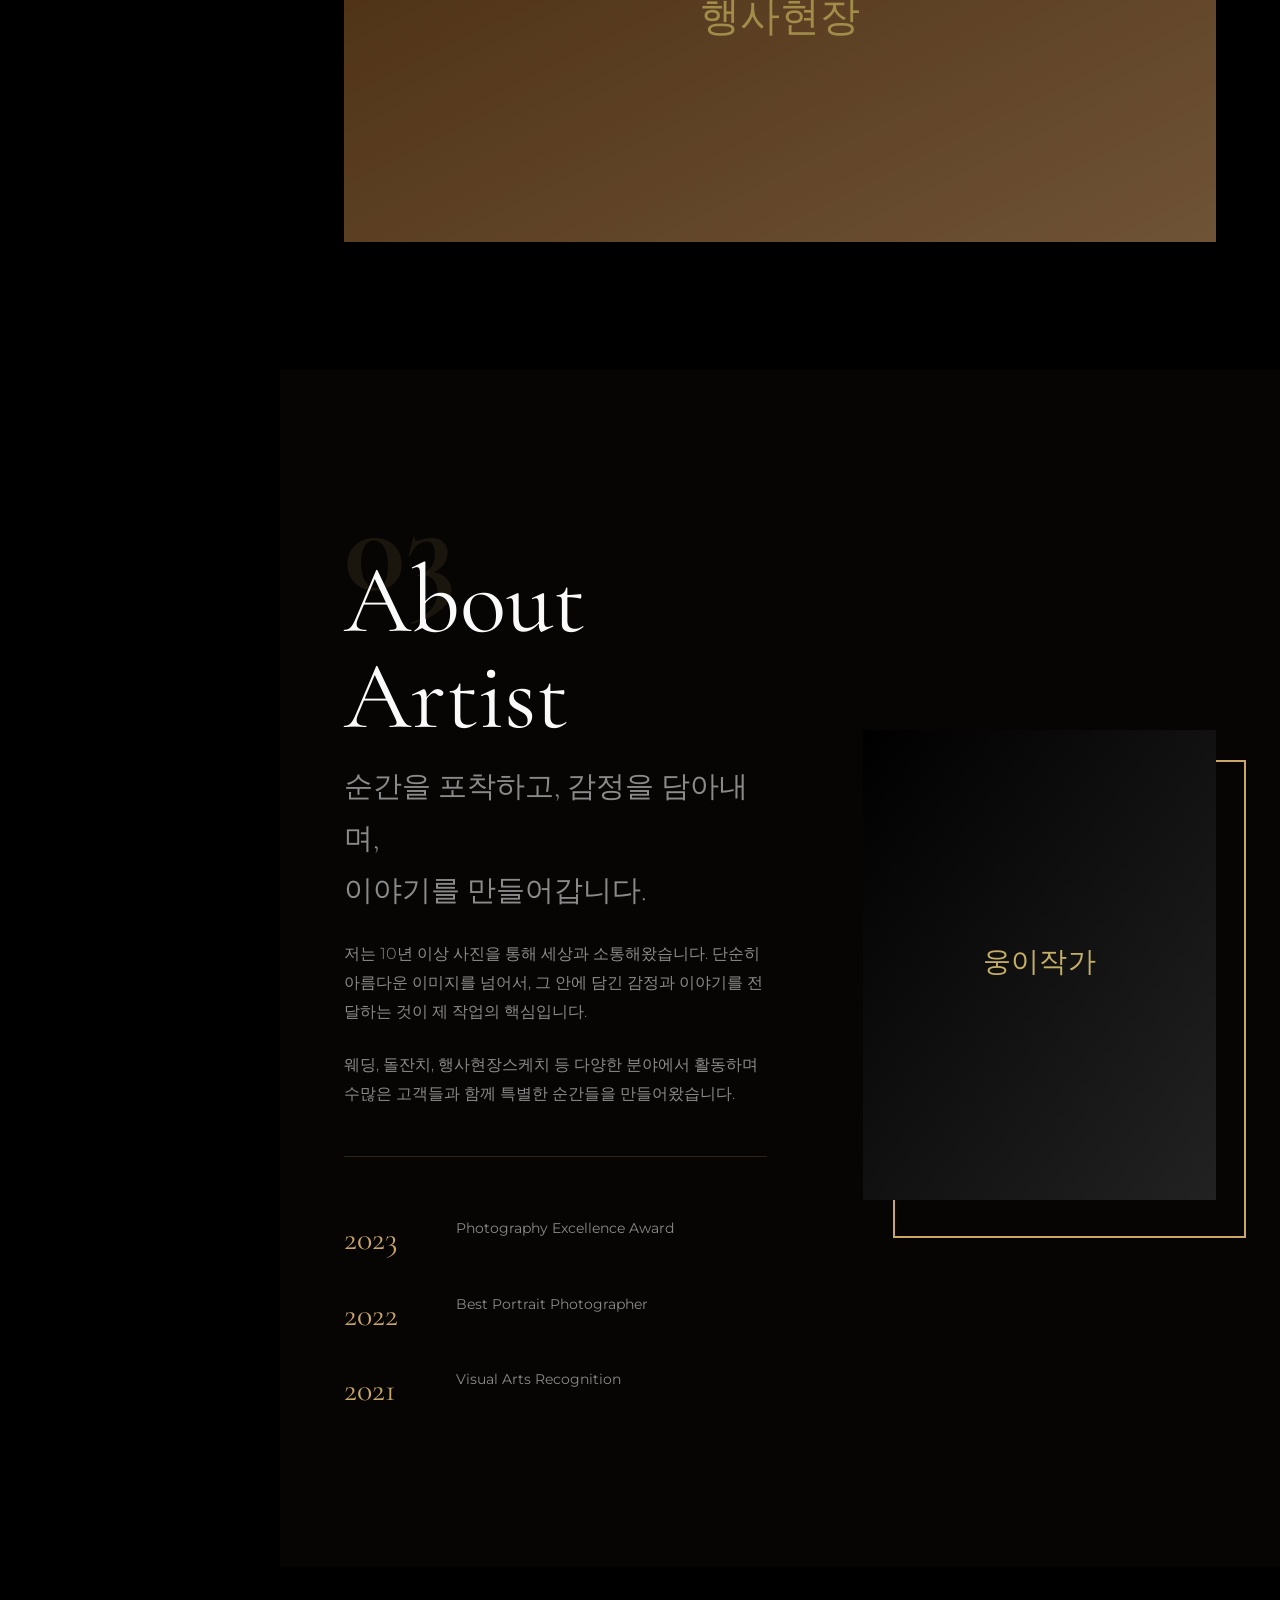
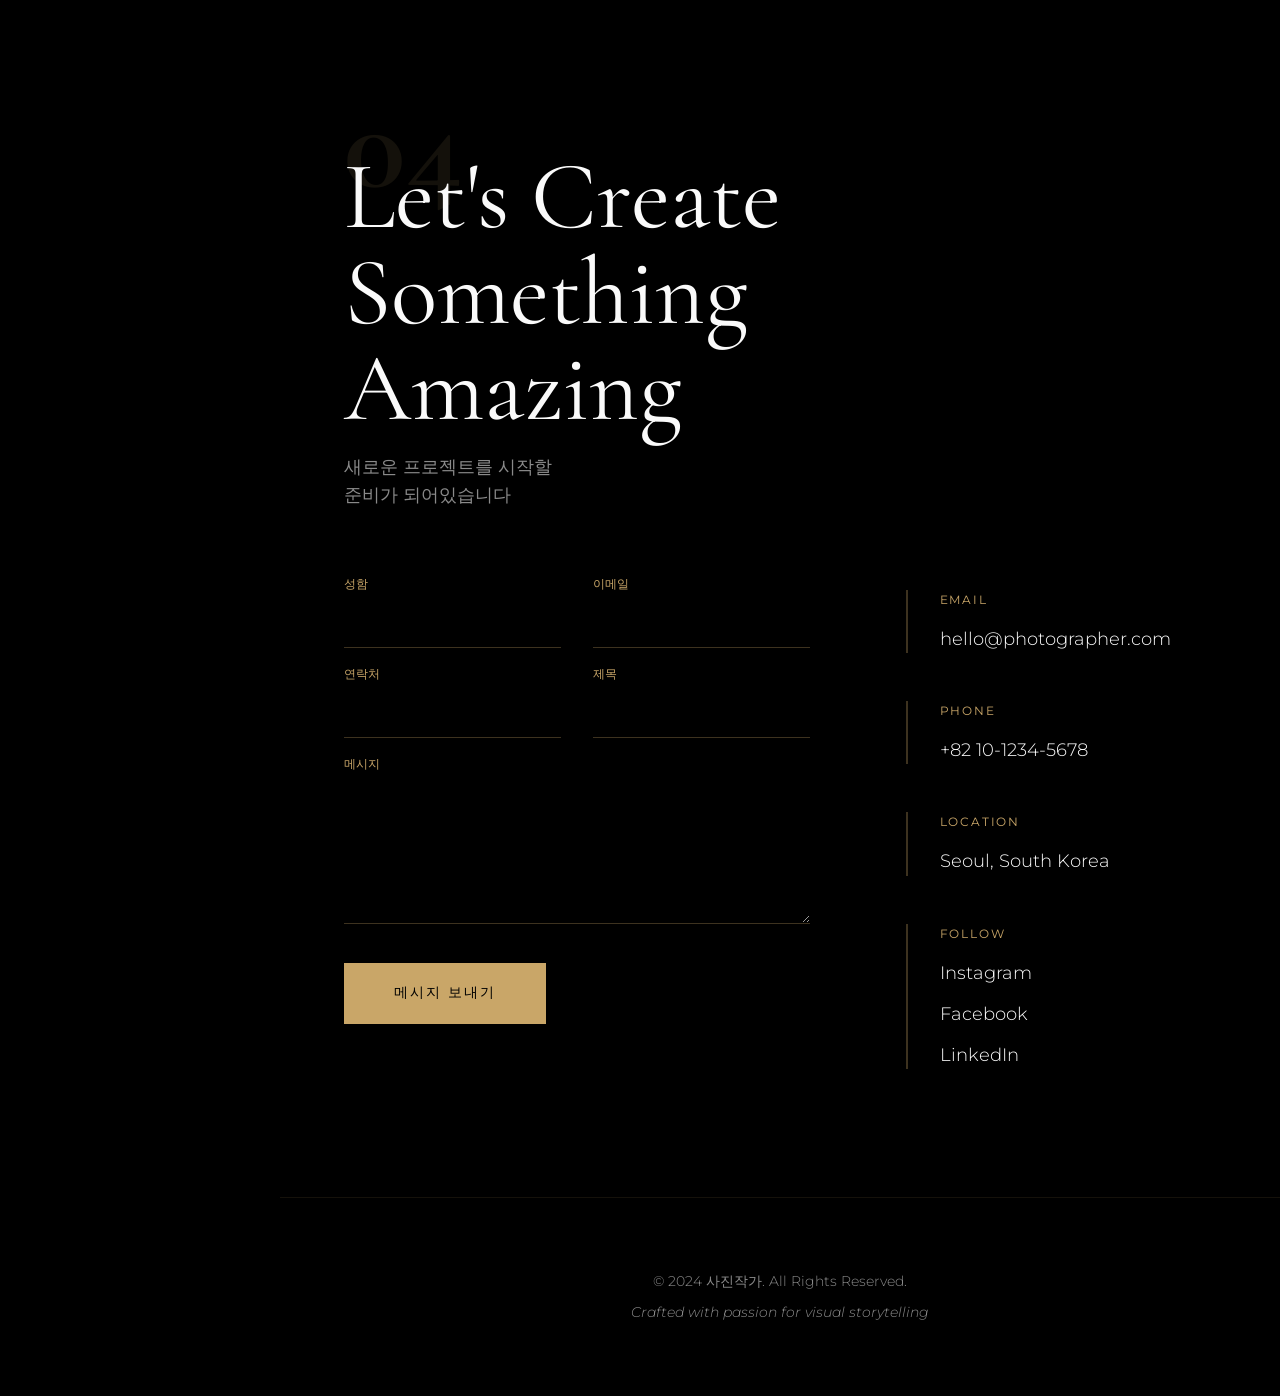
==== commit 05f8b2af: "Contact 폼에 전화번호 필드 추가 - 메인 페이지 contact form에 연락처 입력 필드 추가 - 전화번호를 inquiry 데이터에 저장 - 관리자 페이지 상세보기에 전화" ====
--- a/index.html
+++ b/index.html
@@ -247,9 +247,15 @@
                                 <label>이메일</label>
                             </div>
                         </div>
-                        <div class="form-field">
-                            <input type="text" name="subject" required>
-                            <label>제목</label>
+                        <div class="form-row">
+                            <div class="form-field">
+                                <input type="tel" name="phone" required>
+                                <label>연락처</label>
+                            </div>
+                            <div class="form-field">
+                                <input type="text" name="subject" required>
+                                <label>제목</label>
+                            </div>
                         </div>
                         <div class="form-field">
                             <textarea name="message" rows="6" required></textarea>
@@ -294,6 +300,7 @@
 
     </main>
 
-    <script src="js/script.js"></script>
+    <script src="js/data-loader.js?v=2"></script>
+    <script src="js/script.js?v=2"></script>
 </body>
 </html>
